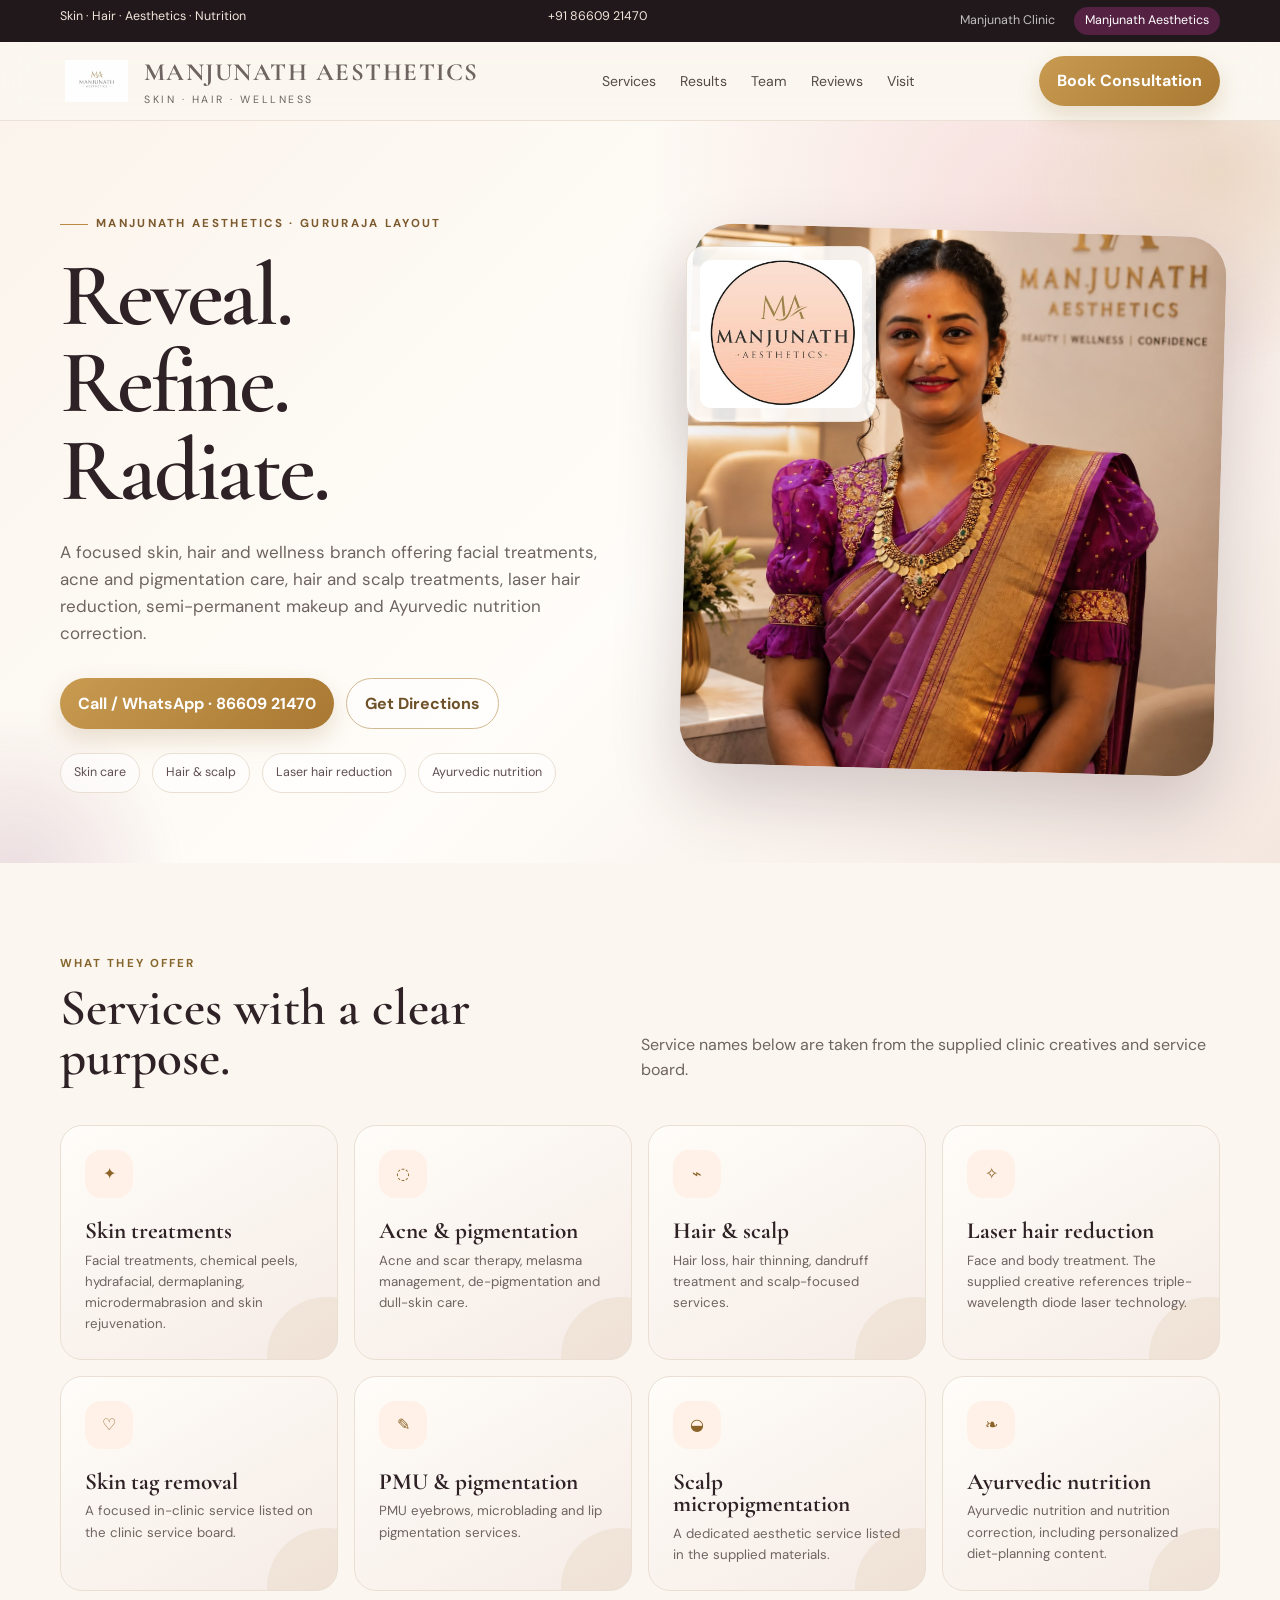
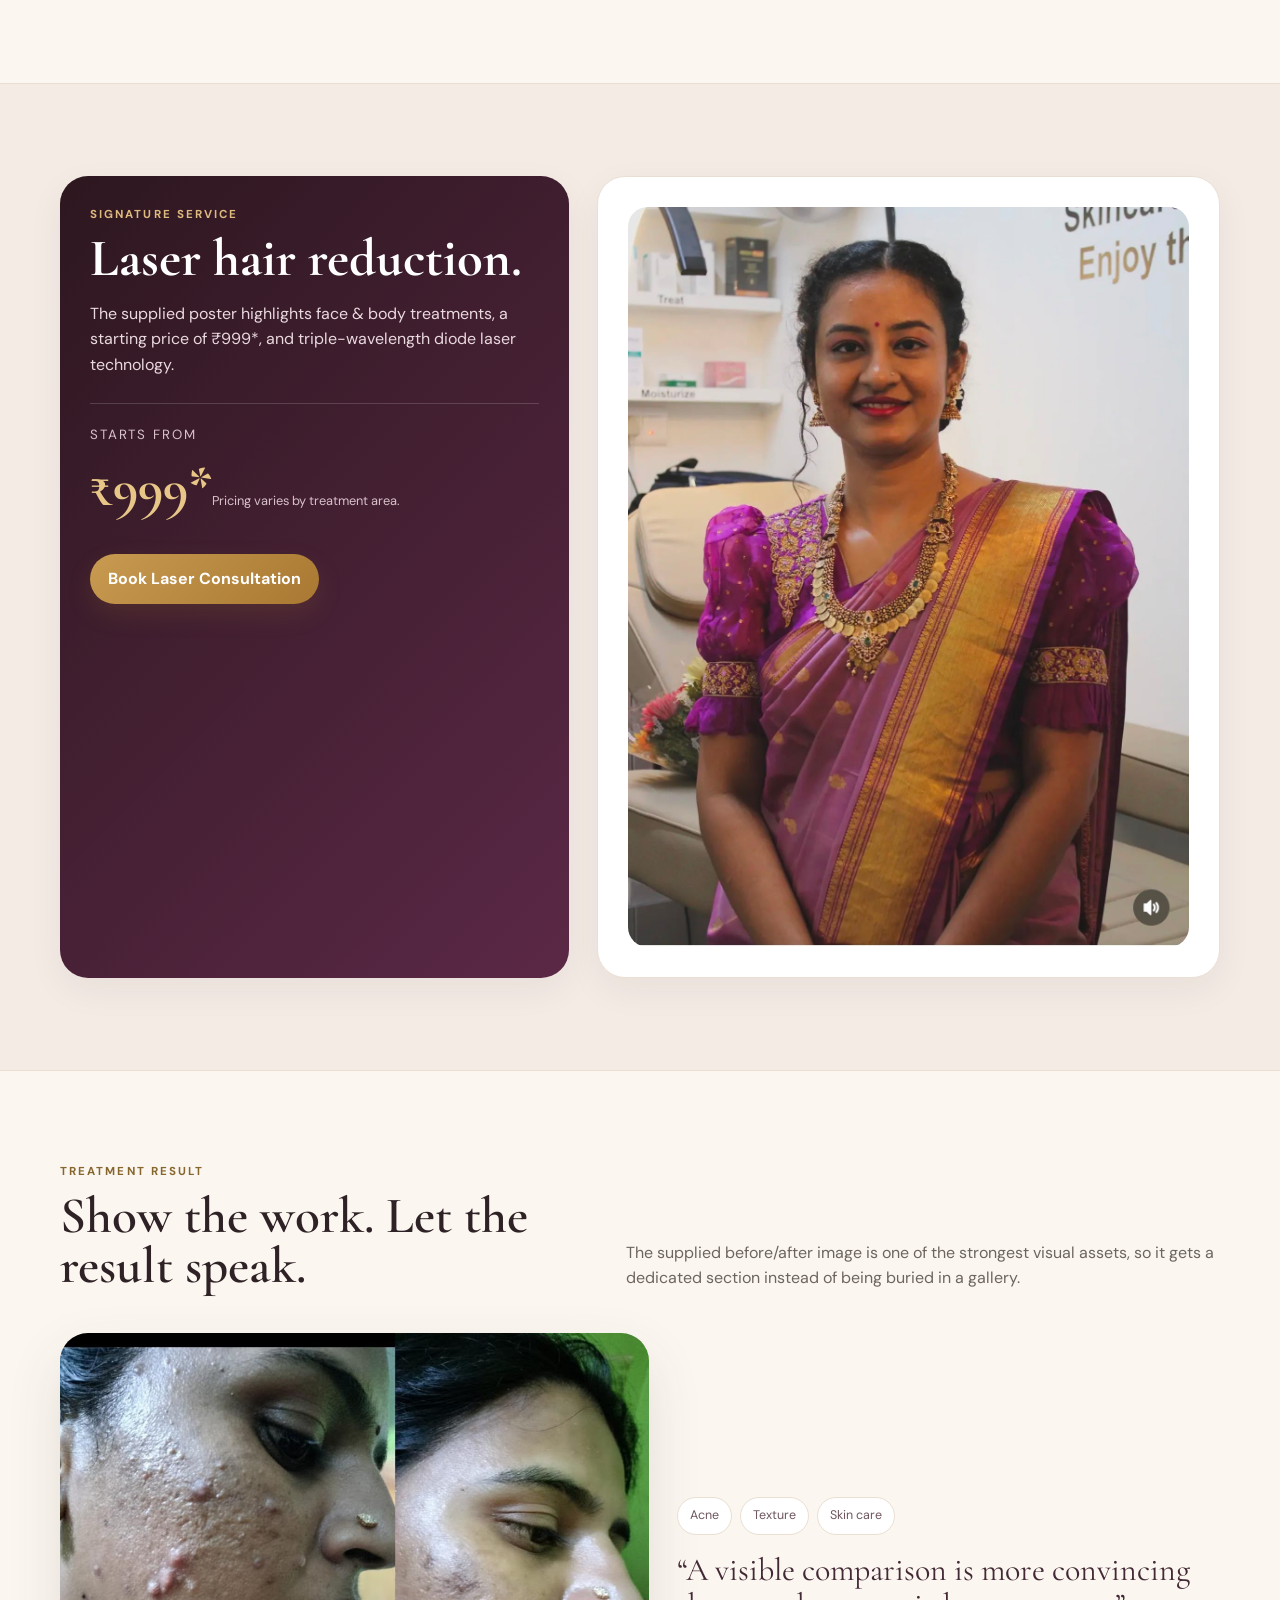
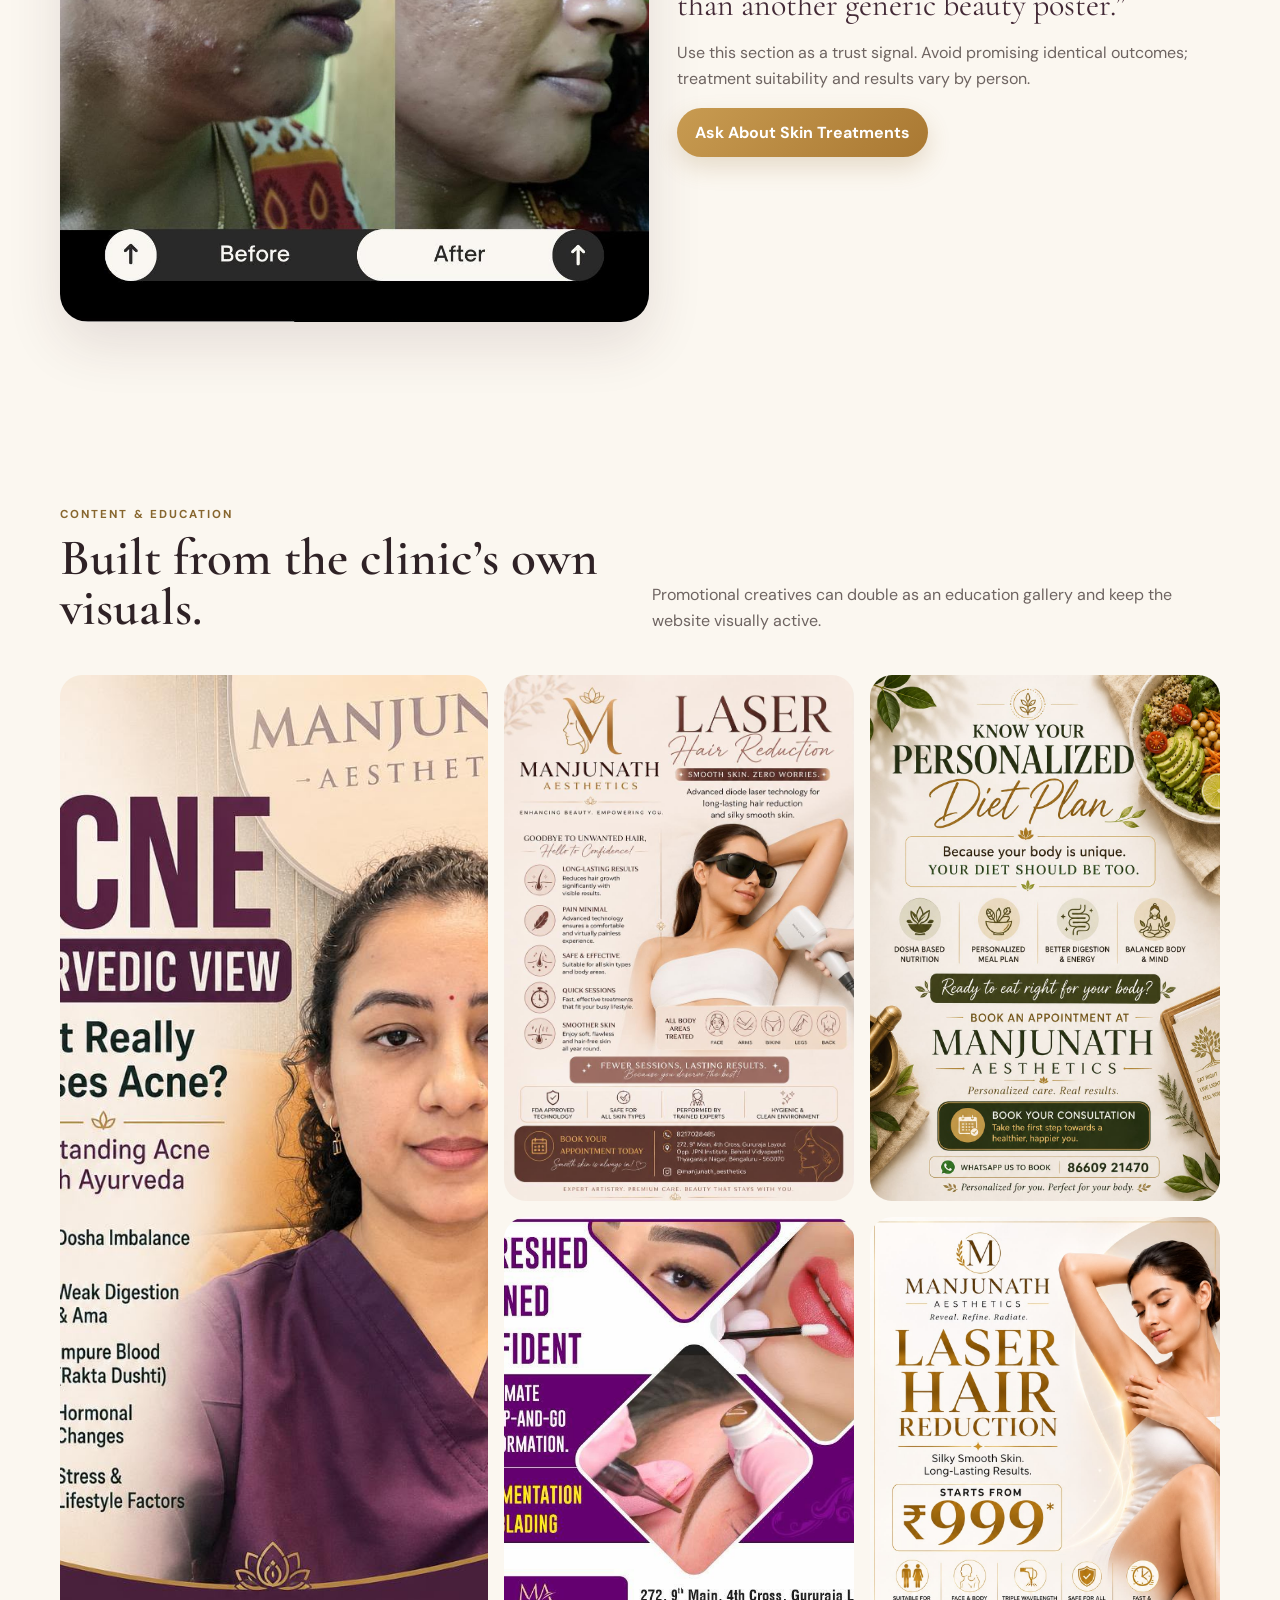
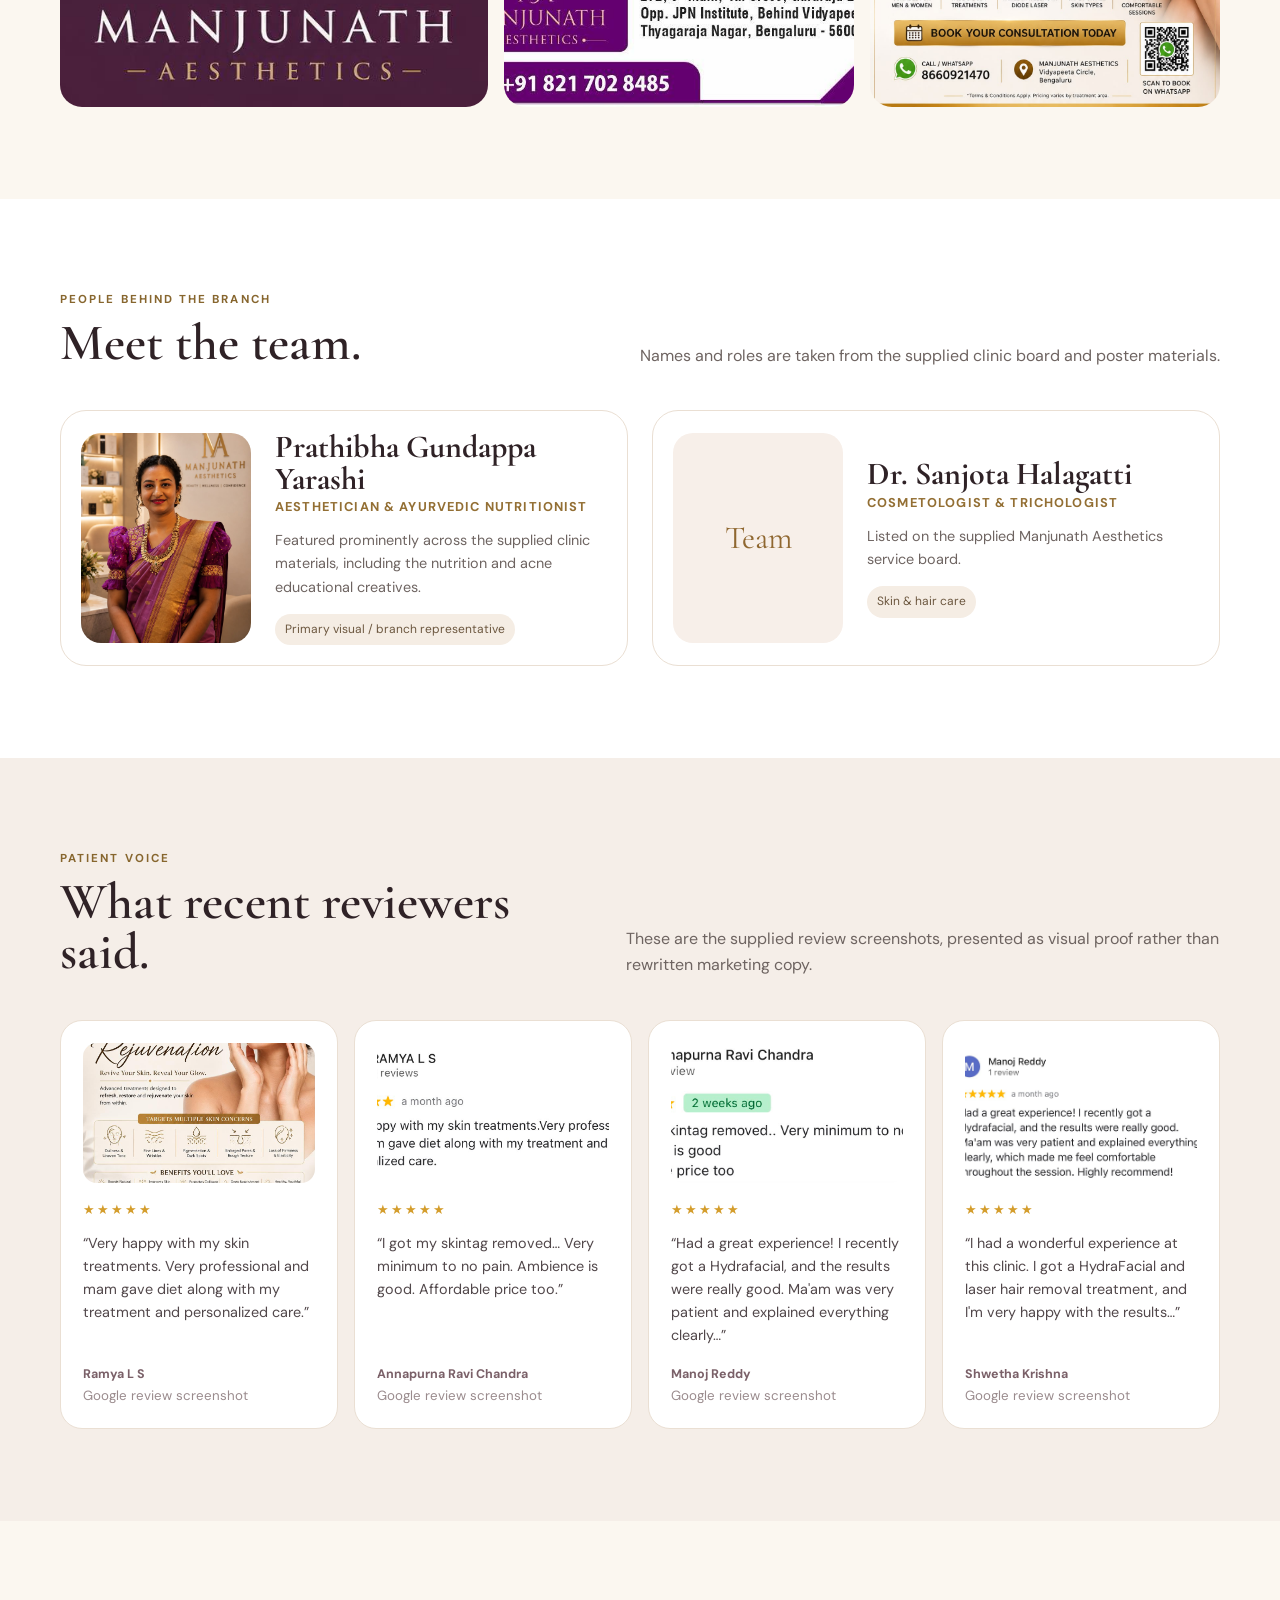
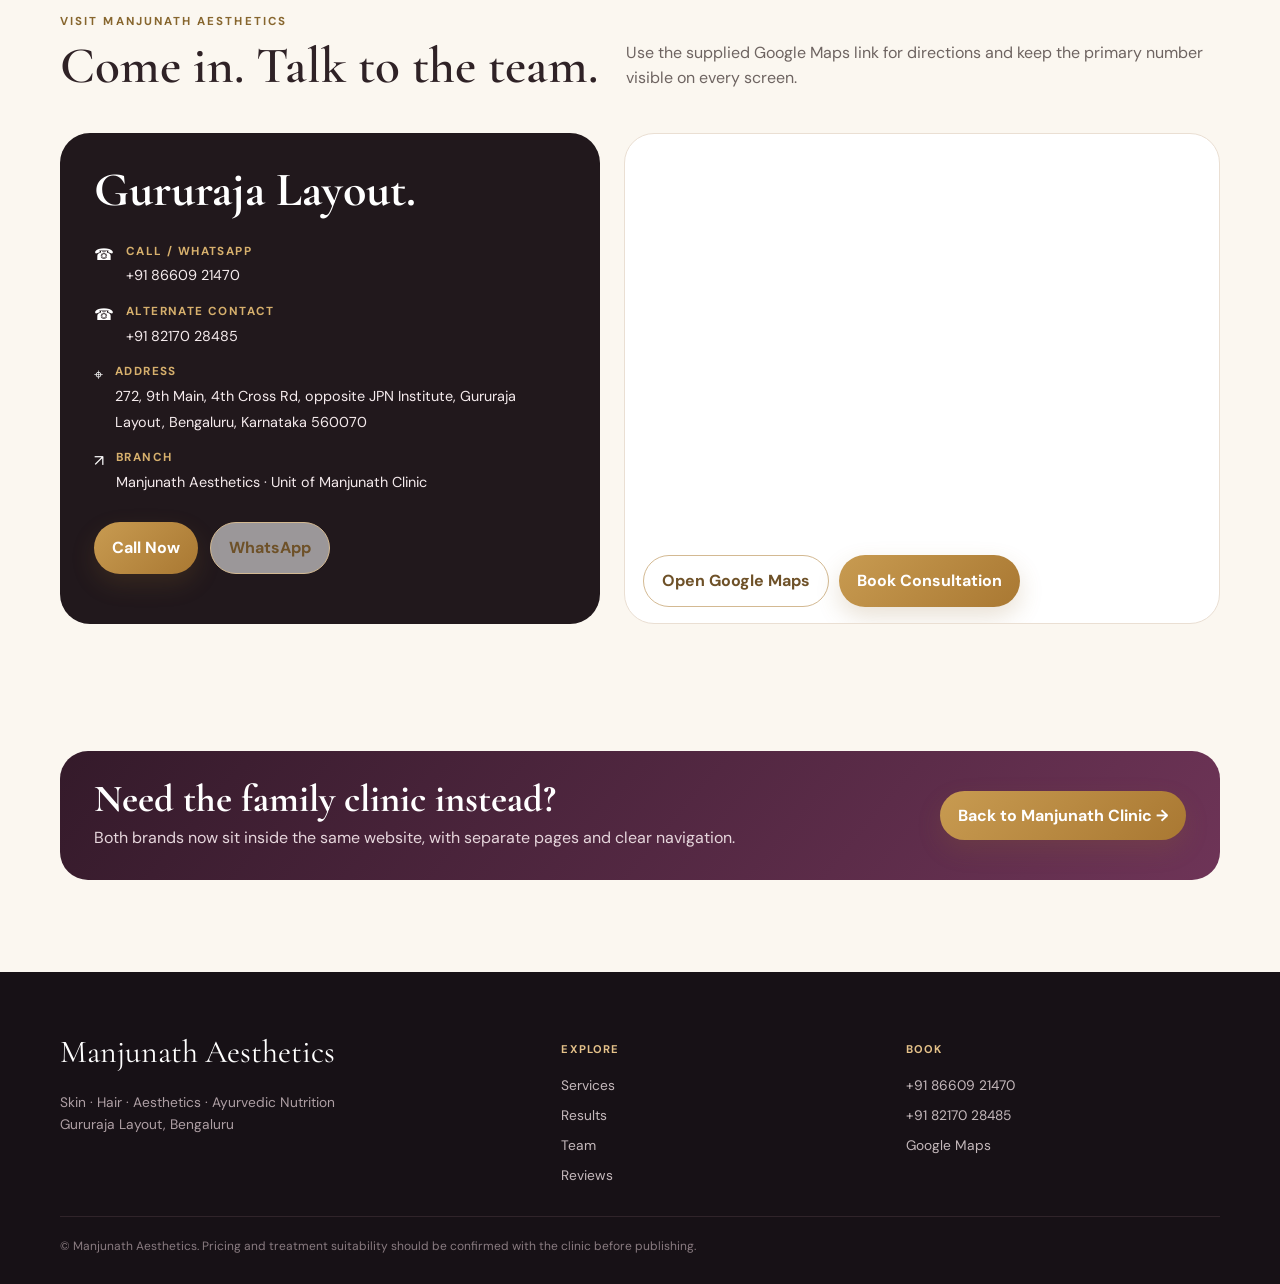
==== aesthetics.html @ 37ae37b7 "Add files via upload" ====
<!doctype html>
<html lang="en">
<head>
  <meta charset="utf-8">
  <meta name="viewport" content="width=device-width, initial-scale=1">
  <title>Manjunath Aesthetics | Skin, Hair & Wellness | Bengaluru</title>
  <meta name="description" content="Manjunath Aesthetics in Gururaja Layout, Bengaluru — skin, hair, laser hair reduction, acne, pigmentation, PMU and Ayurvedic nutrition services.">
  <link rel="stylesheet" href="styles.css">
</head>
<body data-page="aesthetics">
  <div class="utility"><div class="container"><span>Skin · Hair · Aesthetics · Nutrition</span><span class="phone-top">+91 86609 21470</span><nav class="brand-switch"><a data-page-link="clinic" href="index.html">Manjunath Clinic</a><a data-page-link="aesthetics" href="aesthetics.html">Manjunath Aesthetics</a></nav></div></div>
  <header class="nav"><div class="container inner">
    <a class="wordmark" href="aesthetics.html"><img src="images2/aesthetics-logo-wide.jpg" alt="Manjunath Aesthetics logo"><span><strong>Manjunath Aesthetics</strong><span>Skin · Hair · Wellness</span></span></a>
    <nav class="navlinks"><a href="#services">Services</a><a href="#results">Results</a><a href="#team">Team</a><a href="#reviews">Reviews</a><a href="#visit">Visit</a></nav>
    <a class="cta cta-gold" href="tel:+918660921470">Book Consultation</a>
  </div></header>

  <main>
    <section class="hero"><div class="container hero-grid">
      <div class="reveal"><div class="eyebrow">Manjunath Aesthetics · Gururaja Layout</div><h1>Reveal. Refine. Radiate.</h1><p class="lead">A focused skin, hair and wellness branch offering facial treatments, acne and pigmentation care, hair and scalp treatments, laser hair reduction, semi-permanent makeup and Ayurvedic nutrition correction.</p><div class="hero-actions"><a class="cta cta-gold" href="tel:+918660921470">Call / WhatsApp · 86609 21470</a><a class="cta cta-outline" href="https://maps.app.goo.gl/QVd2ho52H1RcroMB9?g_st=ic" target="_blank" rel="noopener">Get Directions</a></div><div class="hero-badges"><span class="hero-badge">Skin care</span><span class="hero-badge">Hair & scalp</span><span class="hero-badge">Laser hair reduction</span><span class="hero-badge">Ayurvedic nutrition</span></div></div>
      <div class="hero-visual reveal"><div class="hero-logo-card"><img src="images2/aesthetics-logo-circle.jpg" alt="Manjunath Aesthetics"></div><div class="hero-photo"><img src="images2/prathibha-portrait.jpg" alt="Prathibha Gundappa Yarashi at Manjunath Aesthetics"></div></div>
    </div></section>

    <section id="services"><div class="container reveal"><div class="section-head"><div><div class="kicker">What they offer</div><h2>Services with a clear purpose.</h2></div><p>Service names below are taken from the supplied clinic creatives and service board.</p></div><div class="service-grid">
      <article class="service-card"><div class="icon">✦</div><h3>Skin treatments</h3><p>Facial treatments, chemical peels, hydrafacial, dermaplaning, microdermabrasion and skin rejuvenation.</p></article>
      <article class="service-card"><div class="icon">◌</div><h3>Acne & pigmentation</h3><p>Acne and scar therapy, melasma management, de-pigmentation and dull-skin care.</p></article>
      <article class="service-card"><div class="icon">⌁</div><h3>Hair & scalp</h3><p>Hair loss, hair thinning, dandruff treatment and scalp-focused services.</p></article>
      <article class="service-card"><div class="icon">✧</div><h3>Laser hair reduction</h3><p>Face and body treatment. The supplied creative references triple-wavelength diode laser technology.</p></article>
      <article class="service-card"><div class="icon">♡</div><h3>Skin tag removal</h3><p>A focused in-clinic service listed on the clinic service board.</p></article>
      <article class="service-card"><div class="icon">✎</div><h3>PMU & pigmentation</h3><p>PMU eyebrows, microblading and lip pigmentation services.</p></article>
      <article class="service-card"><div class="icon">◒</div><h3>Scalp micropigmentation</h3><p>A dedicated aesthetic service listed in the supplied materials.</p></article>
      <article class="service-card"><div class="icon">❧</div><h3>Ayurvedic nutrition</h3><p>Ayurvedic nutrition and nutrition correction, including personalized diet-planning content.</p></article>
    </div></div></section>

    <section style="background:#f4ebe5;border-block:1px solid var(--line)"><div class="container reveal"><div class="split"><div class="panel dark"><div class="kicker" style="color:#dfba7f">Signature service</div><h2 style="font-size:3.3rem">Laser hair reduction.</h2><p style="margin-top:16px">The supplied poster highlights face & body treatments, a starting price of ₹999*, and triple-wavelength diode laser technology.</p><div class="mini-price"><small>Starts from</small><strong>₹999*</strong><span>Pricing varies by treatment area.</span></div><div style="margin-top:22px"><a class="cta cta-gold" href="tel:+918660921470">Book Laser Consultation</a></div></div><div class="panel"><img src="images2/laser-hair-999.jpg" alt="Laser hair reduction promotional poster" style="height:100%;width:100%;object-fit:cover;border-radius:20px"></div></div></div></section>

    <section id="results"><div class="container reveal"><div class="section-head"><div><div class="kicker">Treatment result</div><h2>Show the work. Let the result speak.</h2></div><p>The supplied before/after image is one of the strongest visual assets, so it gets a dedicated section instead of being buried in a gallery.</p></div><div class="before-after"><div class="ba-img"><img src="images2/acne-before-after.jpg" alt="Before and after acne treatment comparison"></div><div class="ba-copy"><div class="tag-row"><span class="tag">Acne</span><span class="tag">Texture</span><span class="tag">Skin care</span></div><div class="quote">“A visible comparison is more convincing than another generic beauty poster.”</div><p class="section-note">Use this section as a trust signal. Avoid promising identical outcomes; treatment suitability and results vary by person.</p><a class="cta cta-gold" href="tel:+918660921470">Ask About Skin Treatments</a></div></div></div></section>

    <section><div class="container reveal"><div class="section-head"><div><div class="kicker">Content & education</div><h2>Built from the clinic’s own visuals.</h2></div><p>Promotional creatives can double as an education gallery and keep the website visually active.</p></div><div class="gallery"><div class="gallery-item tall"><img src="images2/skin-rejuvenation.jpg" alt="Skin rejuvenation promotional creative"></div><div class="gallery-item"><img src="images2/acne-ayurveda.jpg" alt="Acne Ayurveda educational creative"></div><div class="gallery-item"><img src="images2/diet-plan.jpg" alt="Personalized diet plan creative"></div><div class="gallery-item"><img src="images2/laser-hair.jpg" alt="Laser hair reduction creative"></div><div class="gallery-item"><img src="images2/lip-brow.jpg" alt="Lip pigmentation and microblading creative"></div></div></div></section>

    <section id="team" style="background:#fff"><div class="container reveal"><div class="section-head"><div><div class="kicker">People behind the branch</div><h2>Meet the team.</h2></div><p>Names and roles are taken from the supplied clinic board and poster materials.</p></div><div class="team-grid"><article class="person"><img src="images2/prathibha-portrait.jpg" alt="Prathibha Gundappa Yarashi"><div><h3>Prathibha Gundappa Yarashi</h3><div class="role">Aesthetician & Ayurvedic Nutritionist</div><p>Featured prominently across the supplied clinic materials, including the nutrition and acne educational creatives.</p><span class="note">Primary visual / branch representative</span></div></article><article class="person"><div style="display:grid;place-items:center;background:#f7efe9;border-radius:20px;min-height:210px;font-family:'Cormorant Garamond',serif;font-size:2rem;color:#8f6730">Team</div><div><h3>Dr. Sanjota Halagatti</h3><div class="role">Cosmetologist & Trichologist</div><p>Listed on the supplied Manjunath Aesthetics service board.</p><span class="note">Skin & hair care</span></div></article></div></div></section>

    <section id="reviews" style="background:#f5eee8"><div class="container reveal"><div class="section-head"><div><div class="kicker">Patient voice</div><h2>What recent reviewers said.</h2></div><p>These are the supplied review screenshots, presented as visual proof rather than rewritten marketing copy.</p></div><div class="testimonials"><article class="review"><img src="images2/review-ramya.jpg" alt="Review from Ramya L S"><div class="stars">★★★★★</div><p>“Very happy with my skin treatments. Very professional and mam gave diet along with my treatment and personalized care.”</p><strong>Ramya L S</strong><small>Google review screenshot</small></article><article class="review"><img src="images2/review-annapurna.jpg" alt="Review from Annapurna Ravi Chandra"><div class="stars">★★★★★</div><p>“I got my skintag removed… Very minimum to no pain. Ambience is good. Affordable price too.”</p><strong>Annapurna Ravi Chandra</strong><small>Google review screenshot</small></article><article class="review"><img src="images2/review-manoj.jpg" alt="Review from Manoj Reddy"><div class="stars">★★★★★</div><p>“Had a great experience! I recently got a Hydrafacial, and the results were really good. Ma'am was very patient and explained everything clearly…”</p><strong>Manoj Reddy</strong><small>Google review screenshot</small></article><article class="review"><img src="images2/review-shwetha.jpg" alt="Review from Shwetha Krishna"><div class="stars">★★★★★</div><p>“I had a wonderful experience at this clinic. I got a HydraFacial and laser hair removal treatment, and I'm very happy with the results…”</p><strong>Shwetha Krishna</strong><small>Google review screenshot</small></article></div></div></section>

    <section id="visit"><div class="container reveal"><div class="section-head"><div><div class="kicker">Visit Manjunath Aesthetics</div><h2>Come in. Talk to the team.</h2></div><p>Use the supplied Google Maps link for directions and keep the primary number visible on every screen.</p></div><div class="contact-wrap"><div class="contact-card"><h2>Gururaja Layout.</h2><div class="contact-list"><div class="contact-line"><div>☎</div><div><b>Call / WhatsApp</b><span>+91 86609 21470</span></div></div><div class="contact-line"><div>☎</div><div><b>Alternate contact</b><span>+91 82170 28485</span></div></div><div class="contact-line"><div>⌖</div><div><b>Address</b><span>272, 9th Main, 4th Cross Rd, opposite JPN Institute, Gururaja Layout, Bengaluru, Karnataka 560070</span></div></div><div class="contact-line"><div>↗</div><div><b>Branch</b><span>Manjunath Aesthetics · Unit of Manjunath Clinic</span></div></div></div><div class="hero-actions"><a class="cta cta-gold" href="tel:+918660921470">Call Now</a><a class="cta cta-outline" href="https://wa.me/918660921470" target="_blank" rel="noopener">WhatsApp</a></div></div><div class="map-card"><iframe loading="lazy" src="https://maps.google.com/maps?q=Manjunath%20Aesthetics%20272%209th%20Main%204th%20Cross%20Gururaja%20Layout%20Bengaluru&t=&z=16&ie=UTF8&iwloc=&output=embed" title="Manjunath Aesthetics map"></iframe><div class="map-actions"><a class="cta cta-outline" href="https://maps.app.goo.gl/QVd2ho52H1RcroMB9?g_st=ic" target="_blank" rel="noopener">Open Google Maps</a><a class="cta cta-gold" href="tel:+918660921470">Book Consultation</a></div></div></div></div></section>

    <section style="padding-top:35px"><div class="container reveal"><div class="switch-banner"><div><h3>Need the family clinic instead?</h3><p>Both brands now sit inside the same website, with separate pages and clear navigation.</p></div><a class="cta cta-gold" href="index.html">Back to Manjunath Clinic →</a></div></div></section>
  </main>

  <footer><div class="container foot-grid"><div><div class="foot-brand">Manjunath Aesthetics</div><p>Skin · Hair · Aesthetics · Ayurvedic Nutrition<br>Gururaja Layout, Bengaluru</p></div><div><h4>Explore</h4><div class="foot-links"><a href="#services">Services</a><a href="#results">Results</a><a href="#team">Team</a><a href="#reviews">Reviews</a></div></div><div><h4>Book</h4><div class="foot-links"><a href="tel:+918660921470">+91 86609 21470</a><a href="tel:+918217028485">+91 82170 28485</a><a href="https://maps.app.goo.gl/QVd2ho52H1RcroMB9?g_st=ic" target="_blank" rel="noopener">Google Maps</a></div></div></div><div class="container copyright">© Manjunath Aesthetics. Pricing and treatment suitability should be confirmed with the clinic before publishing.</div></footer>
  <div class="sticky-book"><a href="tel:+918660921470">☎ Call / WhatsApp · 86609 21470</a></div>
  <script src="script.js"></script>
</body>
</html>
---- styles.css ----
@import url('https://fonts.googleapis.com/css2?family=Cormorant+Garamond:wght@500;600;700&family=DM+Sans:wght@400;500;600;700&display=swap');

:root{
  --cream:#fbf7f0; --paper:#fffdf9; --ink:#241d1e; --muted:#6e6461;
  --plum:#542142; --plum-2:#7b315f; --rose:#e5c2c2; --gold:#b98b45;
  --gold-light:#d6b375; --sage:#66715d; --line:#eadfd3; --white:#fff;
  --shadow:0 22px 55px rgba(67,35,45,.12); --radius:24px;
}
*{box-sizing:border-box} html{scroll-behavior:smooth} body{margin:0;background:var(--cream);color:var(--ink);font-family:'DM Sans',sans-serif;line-height:1.6} img{max-width:100%;display:block} a{text-decoration:none;color:inherit} button{font:inherit}.container{width:min(1160px,calc(100% - 40px));margin:auto}

/* ---------- shared motion ---------- */
.reveal{opacity:0;transform:translateY(28px);transition:opacity .75s ease,transform .75s ease}.reveal.visible{opacity:1;transform:none}
@keyframes float{0%,100%{transform:translate3d(0,0,0)}50%{transform:translate3d(0,-14px,0)}}
@keyframes shimmer{0%{transform:translateX(-110%)}100%{transform:translateX(110%)}}
@keyframes pulse{0%,100%{box-shadow:0 0 0 0 rgba(185,139,69,.28)}50%{box-shadow:0 0 0 12px rgba(185,139,69,0)}}

/* ---------- top navigation ---------- */
.utility{background:#21181c;color:#f2e6db;font-size:.78rem}.utility .container{display:flex;justify-content:space-between;gap:16px;padding:7px 0}.utility a{color:#fff}.brand-switch{display:flex;gap:8px;align-items:center}.brand-switch a{padding:4px 11px;border-radius:999px;opacity:.72}.brand-switch a.active{background:var(--plum);opacity:1}
.nav{position:sticky;top:0;z-index:50;background:rgba(251,247,240,.88);backdrop-filter:blur(16px);border-bottom:1px solid rgba(234,223,211,.9)}.nav .inner{height:78px;display:flex;align-items:center;justify-content:space-between;gap:20px}.wordmark{display:flex;align-items:center;gap:12px}.wordmark img{width:72px;height:42px;object-fit:contain}.wordmark strong{font-family:'Cormorant Garamond',serif;font-size:1.55rem;letter-spacing:.06em;display:block}.wordmark span{font-size:.66rem;letter-spacing:.24em;text-transform:uppercase;color:var(--muted)}.navlinks{display:flex;align-items:center;gap:24px;font-size:.88rem;color:#554949}.navlinks a{position:relative}.navlinks a:after{content:"";position:absolute;left:0;bottom:-8px;width:100%;height:2px;background:var(--gold);transform:scaleX(0);transform-origin:left;transition:.25s}.navlinks a:hover:after{transform:scaleX(1)}
.cta{display:inline-flex;align-items:center;justify-content:center;gap:9px;padding:12px 18px;border-radius:999px;font-weight:700;transition:.22s;cursor:pointer}.cta-gold{background:linear-gradient(135deg,#c89b51,#a97832);color:#fff;box-shadow:0 10px 24px rgba(146,103,47,.2)}.cta-gold:hover{transform:translateY(-2px);box-shadow:0 14px 30px rgba(146,103,47,.28)}.cta-outline{border:1px solid #d3b992;color:#6e5128;background:rgba(255,255,255,.55)}.cta-outline:hover{background:#fff;transform:translateY(-2px)}

/* ---------- hero ---------- */
.hero{position:relative;overflow:hidden;padding:86px 0 70px;background:radial-gradient(circle at 80% 12%,#f6dfdc 0,transparent 31%),linear-gradient(135deg,#fbf4ec 0%,#fffdf9 55%,#f4e7e0 100%)}.hero:before,.hero:after{content:"";position:absolute;border-radius:50%;filter:blur(5px);pointer-events:none}.hero:before{width:420px;height:420px;right:-150px;top:-160px;background:radial-gradient(circle,rgba(185,139,69,.22),transparent 68%);animation:float 9s ease-in-out infinite}.hero:after{width:350px;height:350px;left:-160px;bottom:-190px;background:radial-gradient(circle,rgba(123,49,95,.14),transparent 68%)}.hero-grid{display:grid;grid-template-columns:1.02fr .98fr;gap:70px;align-items:center;position:relative;z-index:2}.eyebrow{display:inline-flex;align-items:center;gap:8px;font-size:.72rem;letter-spacing:.2em;text-transform:uppercase;color:#7c5a2e;font-weight:700;margin-bottom:18px}.eyebrow:before{content:"";width:28px;height:1px;background:var(--gold)}h1,h2,h3{font-family:'Cormorant Garamond',serif;line-height:.98;margin:0;color:#2f2226}h1{font-size:clamp(3.7rem,7vw,6.8rem);font-weight:600;letter-spacing:-.035em;max-width:8.5ch}.hero .lead{font-size:1.06rem;color:var(--muted);max-width:60ch;margin:24px 0 30px}.hero-actions{display:flex;gap:12px;flex-wrap:wrap}.hero-badges{display:flex;gap:12px;flex-wrap:wrap;margin-top:24px}.hero-badge{background:rgba(255,255,255,.66);border:1px solid var(--line);padding:9px 13px;border-radius:999px;font-size:.78rem;color:#5f4e52}
.hero-visual{position:relative;min-height:540px}.hero-logo-card{position:absolute;top:16px;left:0;width:190px;z-index:3;background:rgba(255,255,255,.88);border:1px solid var(--line);padding:13px;border-radius:18px;box-shadow:var(--shadow);animation:float 6s ease-in-out infinite}.hero-logo-card img{border-radius:11px}.hero-photo{height:540px;border-radius:40px;overflow:hidden;box-shadow:0 32px 70px rgba(62,34,45,.2);transform:rotate(1.6deg);background:#eadbd8}.hero-photo img{width:100%;height:100%;object-fit:cover}.floating-stat{position:absolute;right:-24px;bottom:36px;z-index:3;background:#21181c;color:#fff;padding:18px 20px;border-radius:20px;min-width:180px;box-shadow:var(--shadow)}.floating-stat strong{display:block;font-family:'Cormorant Garamond',serif;font-size:2rem;color:#f2cf9b}.floating-stat span{font-size:.74rem;color:#d6c3c4}

section{padding:92px 0}.section-head{display:flex;justify-content:space-between;align-items:end;gap:24px;margin-bottom:42px}.kicker{font-size:.72rem;text-transform:uppercase;letter-spacing:.18em;color:#87662e;font-weight:700;margin-bottom:9px}.section-head h2{font-size:clamp(2.5rem,4vw,4.2rem);font-weight:600}.section-head p{color:var(--muted);max-width:54ch;margin:0}.section-note{color:var(--muted);max-width:62ch}

/* ---------- aesthetics service cards ---------- */
.service-grid{display:grid;grid-template-columns:repeat(4,1fr);gap:16px}.service-card{position:relative;overflow:hidden;min-height:190px;padding:24px;background:linear-gradient(150deg,#fffdf9 0%,#f5ebe6 100%);border:1px solid var(--line);border-radius:22px;transition:.25s}.service-card:hover{transform:translateY(-7px);box-shadow:var(--shadow);border-color:#d8bf9b}.service-card .icon{width:48px;height:48px;border-radius:16px;display:grid;place-items:center;background:#fff1e7;color:#8b6329;margin-bottom:22px}.service-card h3{font-size:1.45rem;margin-bottom:7px}.service-card p{font-size:.83rem;color:var(--muted);margin:0}.service-card:after{content:"";position:absolute;width:120px;height:120px;border-radius:50%;right:-50px;bottom:-58px;background:rgba(185,139,69,.1)}

/* ---------- feature band ---------- */
.split{display:grid;grid-template-columns:.9fr 1.1fr;gap:28px;align-items:stretch}.panel{background:#fff;border:1px solid var(--line);border-radius:28px;padding:30px;box-shadow:0 12px 36px rgba(67,35,45,.06)}.panel.dark{background:linear-gradient(135deg,#2d171f,#5b2846);color:#fff;border:0}.panel.dark h2,.panel.dark h3{color:#fff}.panel.dark p{color:#ead9de}.panel h3{font-size:1.8rem;margin-bottom:12px}.panel p{color:var(--muted)}.checklist{display:grid;gap:11px;margin-top:18px}.check{display:flex;gap:11px;align-items:flex-start;font-size:.92rem}.check i{width:20px;height:20px;border-radius:50%;background:#efe3d2;color:#7a5a2f;display:grid;place-items:center;flex:0 0 auto;font-style:normal;font-size:.74rem}.mini-price{margin-top:25px;padding-top:20px;border-top:1px solid rgba(255,255,255,.16)}.mini-price small{display:block;color:#d8c2ca;text-transform:uppercase;letter-spacing:.14em}.mini-price strong{font-family:'Cormorant Garamond',serif;font-size:3.4rem;color:#e7c687}.mini-price span{font-size:.8rem;color:#d8c2ca}

/* ---------- before/after + gallery ---------- */
.before-after{display:grid;grid-template-columns:1.04fr .96fr;gap:28px;align-items:center}.ba-img{border-radius:28px;overflow:hidden;background:#eee;box-shadow:var(--shadow)}.ba-img img{width:100%;height:100%;object-fit:cover}.ba-copy .quote{font-family:'Cormorant Garamond',serif;font-size:2rem;line-height:1.08;color:#432936;margin:18px 0}.tag-row{display:flex;flex-wrap:wrap;gap:8px}.tag{padding:8px 12px;border-radius:999px;background:#fff;border:1px solid var(--line);font-size:.78rem;color:#6d575d}
.gallery{display:grid;grid-template-columns:1.1fr .9fr .9fr;gap:16px}.gallery-item{position:relative;overflow:hidden;border-radius:22px;min-height:250px;background:#eee}.gallery-item.tall{grid-row:span 2;min-height:516px}.gallery-item img{width:100%;height:100%;object-fit:cover;transition:.5s}.gallery-item:hover img{transform:scale(1.06)}.gallery-item:after{content:"";position:absolute;inset:0;background:linear-gradient(180deg,transparent 55%,rgba(20,12,16,.45));opacity:.0;transition:.25s}.gallery-item:hover:after{opacity:1}

/* ---------- team ---------- */
.team-grid{display:grid;grid-template-columns:1fr 1fr;gap:24px}.person{display:grid;grid-template-columns:170px 1fr;gap:24px;align-items:center;padding:20px;background:#fff;border:1px solid var(--line);border-radius:26px}.person img{width:170px;height:210px;border-radius:20px;object-fit:cover}.person h3{font-size:2rem;margin-bottom:3px}.person .role{color:#936f34;font-size:.8rem;font-weight:700;text-transform:uppercase;letter-spacing:.09em;margin-bottom:12px}.person p{margin:0;color:var(--muted);font-size:.9rem}.person .note{display:inline-block;margin-top:15px;padding:6px 10px;border-radius:999px;background:#f5ede4;color:#6c573f;font-size:.75rem}

/* ---------- testimonials ---------- */
.testimonials{display:grid;grid-template-columns:repeat(4,1fr);gap:16px}.review{background:#fff;border:1px solid var(--line);border-radius:22px;padding:22px;display:flex;flex-direction:column;min-height:320px}.review img{width:100%;aspect-ratio:1.65/1;object-fit:cover;border-radius:14px;margin-bottom:17px}.stars{color:#d49d2c;letter-spacing:2px;font-size:.8rem}.review p{font-size:.9rem;color:#51474a;margin:11px 0 18px}.review strong{font-size:.78rem;color:#7a6068;margin-top:auto}.review small{color:#9a8b8d}

/* ---------- contact / location ---------- */
.contact-wrap{display:grid;grid-template-columns:.95fr 1.05fr;gap:24px}.contact-card{background:#21181c;color:#fff;border-radius:30px;padding:34px}.contact-card h2{color:#fff;font-size:3rem}.contact-card p{color:#d8c9cd}.contact-list{display:grid;gap:14px;margin:28px 0}.contact-line{display:flex;gap:12px;align-items:flex-start}.contact-line b{display:block;font-size:.73rem;text-transform:uppercase;letter-spacing:.12em;color:#d7b06d;margin-bottom:2px}.contact-line span{color:#f5ebed;font-size:.9rem}.map-card{background:#fff;border:1px solid var(--line);border-radius:30px;padding:12px;overflow:hidden}.map-card iframe{width:100%;height:390px;border:0;border-radius:22px}.map-actions{display:flex;gap:10px;padding:12px 6px 4px;flex-wrap:wrap}

/* ---------- clinic page ---------- */
.clinic-hero{background:linear-gradient(120deg,#e9f0ec 0%,#fffdf9 54%,#eef5ee 100%)}.clinic-hero h1{color:#164a44;max-width:9ch}.clinic-hero .hero-photo{transform:none}.clinic-hero .hero-logo-card{width:170px}.clinic-cards{display:grid;grid-template-columns:repeat(3,1fr);gap:18px}.clinic-card{background:#fff;border:1px solid #dfe8e3;border-radius:22px;padding:23px}.clinic-card b{display:block;text-transform:uppercase;letter-spacing:.1em;font-size:.69rem;color:#1f6b62;margin-bottom:8px}.clinic-card span{color:#52615d;font-size:.88rem}.clinic-service-grid{display:grid;grid-template-columns:repeat(4,1fr);gap:14px}.clinic-service{background:#edf5f1;border-radius:17px;padding:18px;font-weight:600;color:#164a44;border:1px solid #dce8e1}.switch-banner{background:linear-gradient(130deg,#341a2a,#6e3457);color:#fff;border-radius:28px;padding:30px 34px;display:flex;justify-content:space-between;align-items:center;gap:22px}.switch-banner h3{color:#fff;font-size:2.4rem}.switch-banner p{color:#e6d6dc;margin:6px 0 0;max-width:64ch}

footer{background:#171116;color:#ddd0d4;padding:54px 0 28px}.foot-grid{display:grid;grid-template-columns:1.2fr .8fr .8fr;gap:30px}.foot-brand{font-family:'Cormorant Garamond',serif;font-size:2rem;color:#fff}.foot-grid p{color:#ae9fa4;font-size:.86rem}.foot-grid h4{color:#e5c28a;text-transform:uppercase;letter-spacing:.1em;font-size:.7rem}.foot-links{display:grid;gap:8px;font-size:.86rem;color:#c5b9bc}.copyright{border-top:1px solid #30242a;margin-top:30px;padding-top:20px;color:#897b80;font-size:.75rem}
.sticky-book{display:none;position:fixed;left:14px;right:14px;bottom:14px;z-index:80}.sticky-book a{display:flex;justify-content:center;align-items:center;gap:9px;background:#21181c;color:#fff;border:1px solid rgba(255,255,255,.08);padding:14px;border-radius:15px;box-shadow:0 18px 40px rgba(0,0,0,.22);animation:pulse 2.8s ease-in-out infinite;font-weight:700}

@media (max-width: 980px){.navlinks{display:none}.hero-grid,.split,.before-after,.contact-wrap{grid-template-columns:1fr}.hero{padding-top:58px}.hero-visual{min-height:460px}.hero-photo{height:460px}.service-grid{grid-template-columns:repeat(2,1fr)}.testimonials{grid-template-columns:repeat(2,1fr)}.clinic-service-grid{grid-template-columns:repeat(2,1fr)}.clinic-cards{grid-template-columns:1fr 1fr}.team-grid{grid-template-columns:1fr}.gallery{grid-template-columns:1fr 1fr}.gallery-item.tall{grid-row:auto;min-height:360px}}
@media (max-width: 640px){
  .container{width:min(100% - 24px,1160px)}

  /* Compact mobile brand switcher: prevents the long clinic label and brand names from colliding. */
  .utility .container{padding:0;display:block}
  .utility .container > span:first-child,.utility .phone-top{display:none}
  .brand-switch{display:flex;width:100%;gap:4px;justify-content:stretch;padding:4px 8px}
  .brand-switch a{flex:1;text-align:center;padding:10px 8px;font-size:.82rem;line-height:1.15}

  /* Keep the sticky header compact and prevent the CTA from becoming a full-width block. */
  .nav .inner{height:68px;gap:10px}
  .wordmark{min-width:0;flex:1;gap:8px}
  .wordmark img{width:56px;height:36px;flex:0 0 auto}
  .wordmark strong{font-size:1.18rem;white-space:nowrap;letter-spacing:.035em}
  .wordmark span{font-size:.53rem;letter-spacing:.16em;white-space:nowrap}
  .nav .cta{width:auto;flex:0 0 auto;padding:10px 14px;font-size:.82rem;white-space:nowrap}

  .hero{padding:54px 0 48px}
  .hero-grid{gap:38px}
  .hero-visual{min-height:400px}
  .hero-photo{height:400px;border-radius:26px}
  .hero-logo-card{width:130px;top:8px}
  .floating-stat{right:-4px;bottom:18px;min-width:145px;padding:14px}
  .floating-stat strong{font-size:1.6rem}
  h1{font-size:clamp(3.2rem,18vw,5rem)}
  section{padding:68px 0}
  .section-head{display:block;margin-bottom:28px}
  .section-head h2{margin-bottom:10px}
  .service-grid,.testimonials,.clinic-cards,.clinic-service-grid{grid-template-columns:1fr}
  .gallery{grid-template-columns:1fr}
  .gallery-item,.gallery-item.tall{min-height:320px}
  .person{grid-template-columns:100px 1fr;gap:16px}
  .person img{width:100px;height:132px}
  .person h3{font-size:1.6rem}
  .switch-banner{align-items:flex-start;flex-direction:column}
  .switch-banner h3{font-size:2rem}
  .sticky-book{display:block}
  .contact-card{padding:26px}
  .contact-card h2{font-size:2.5rem}
  .map-card iframe{height:300px}
  .foot-grid{grid-template-columns:1fr}
  .cta{max-width:100%}
}
@media (prefers-reduced-motion:reduce){*,*:before,*:after{animation:none!important;transition:none!important;scroll-behavior:auto!important}}
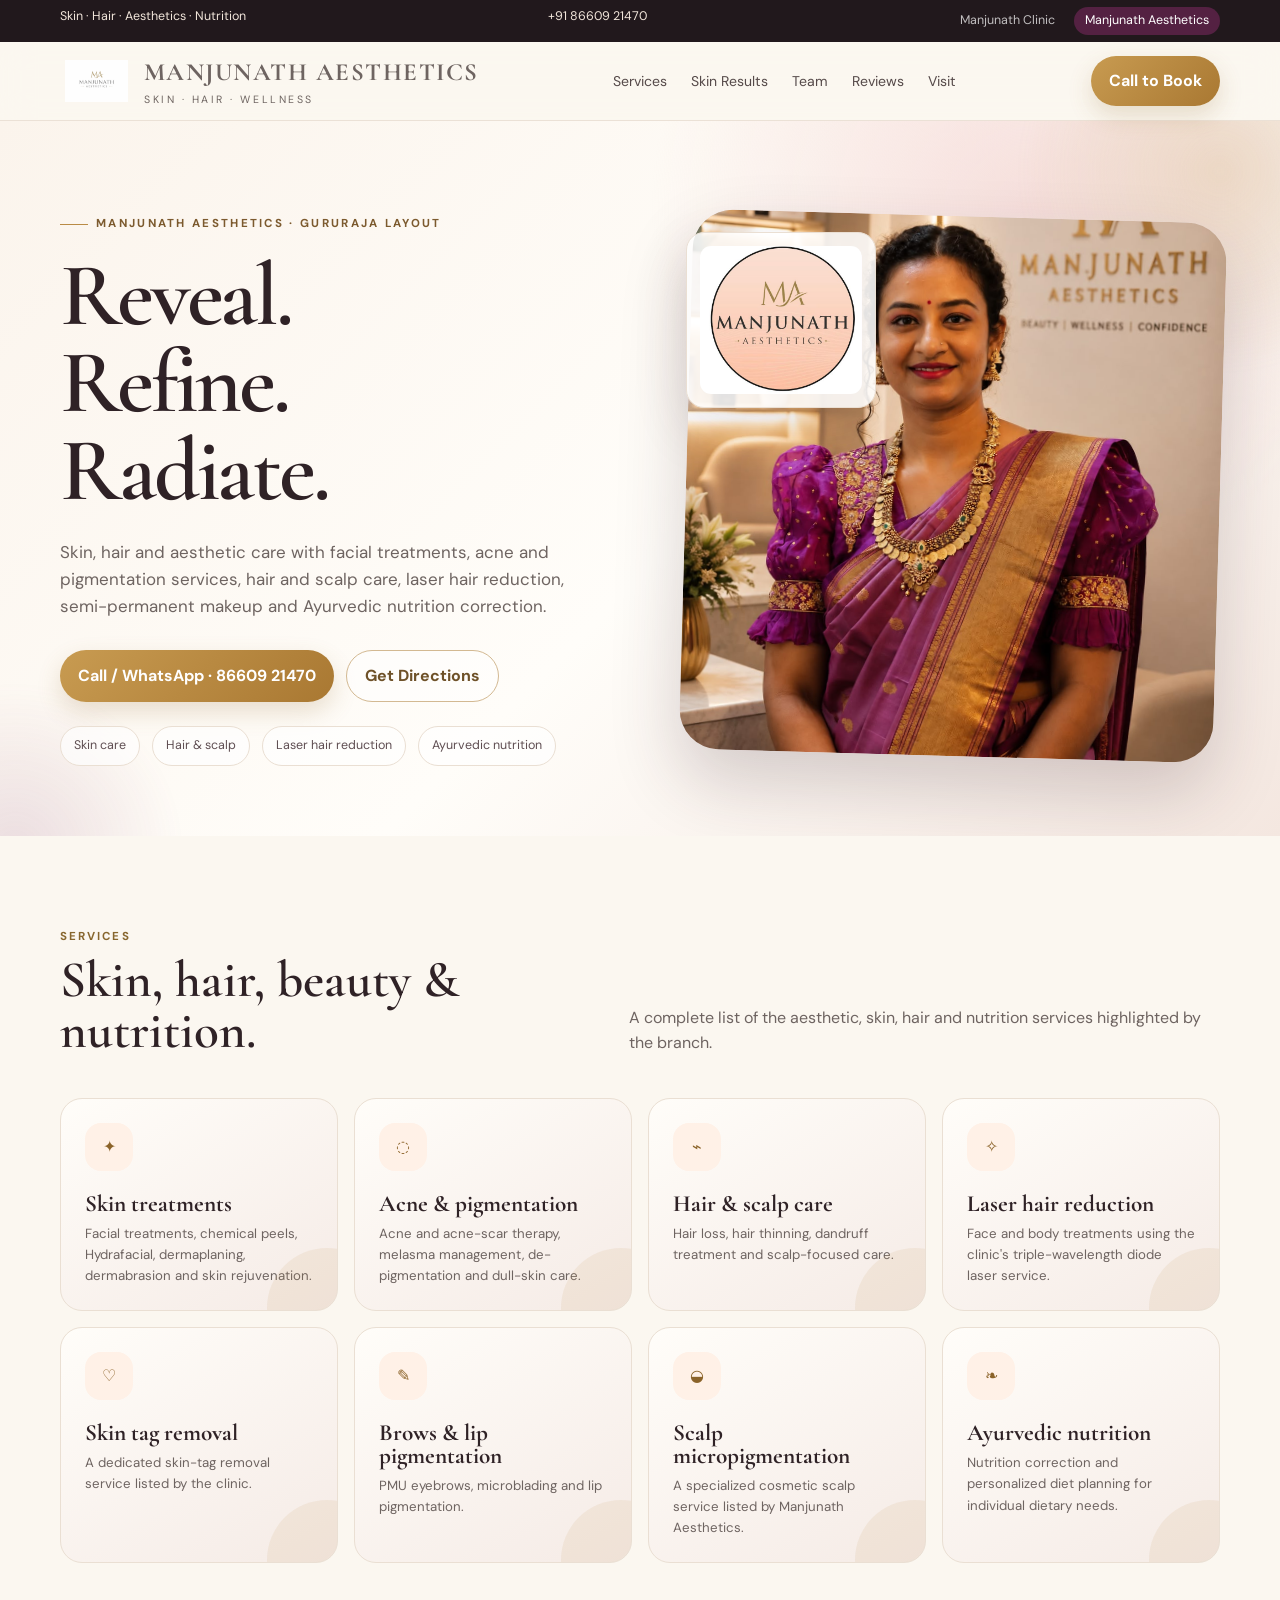
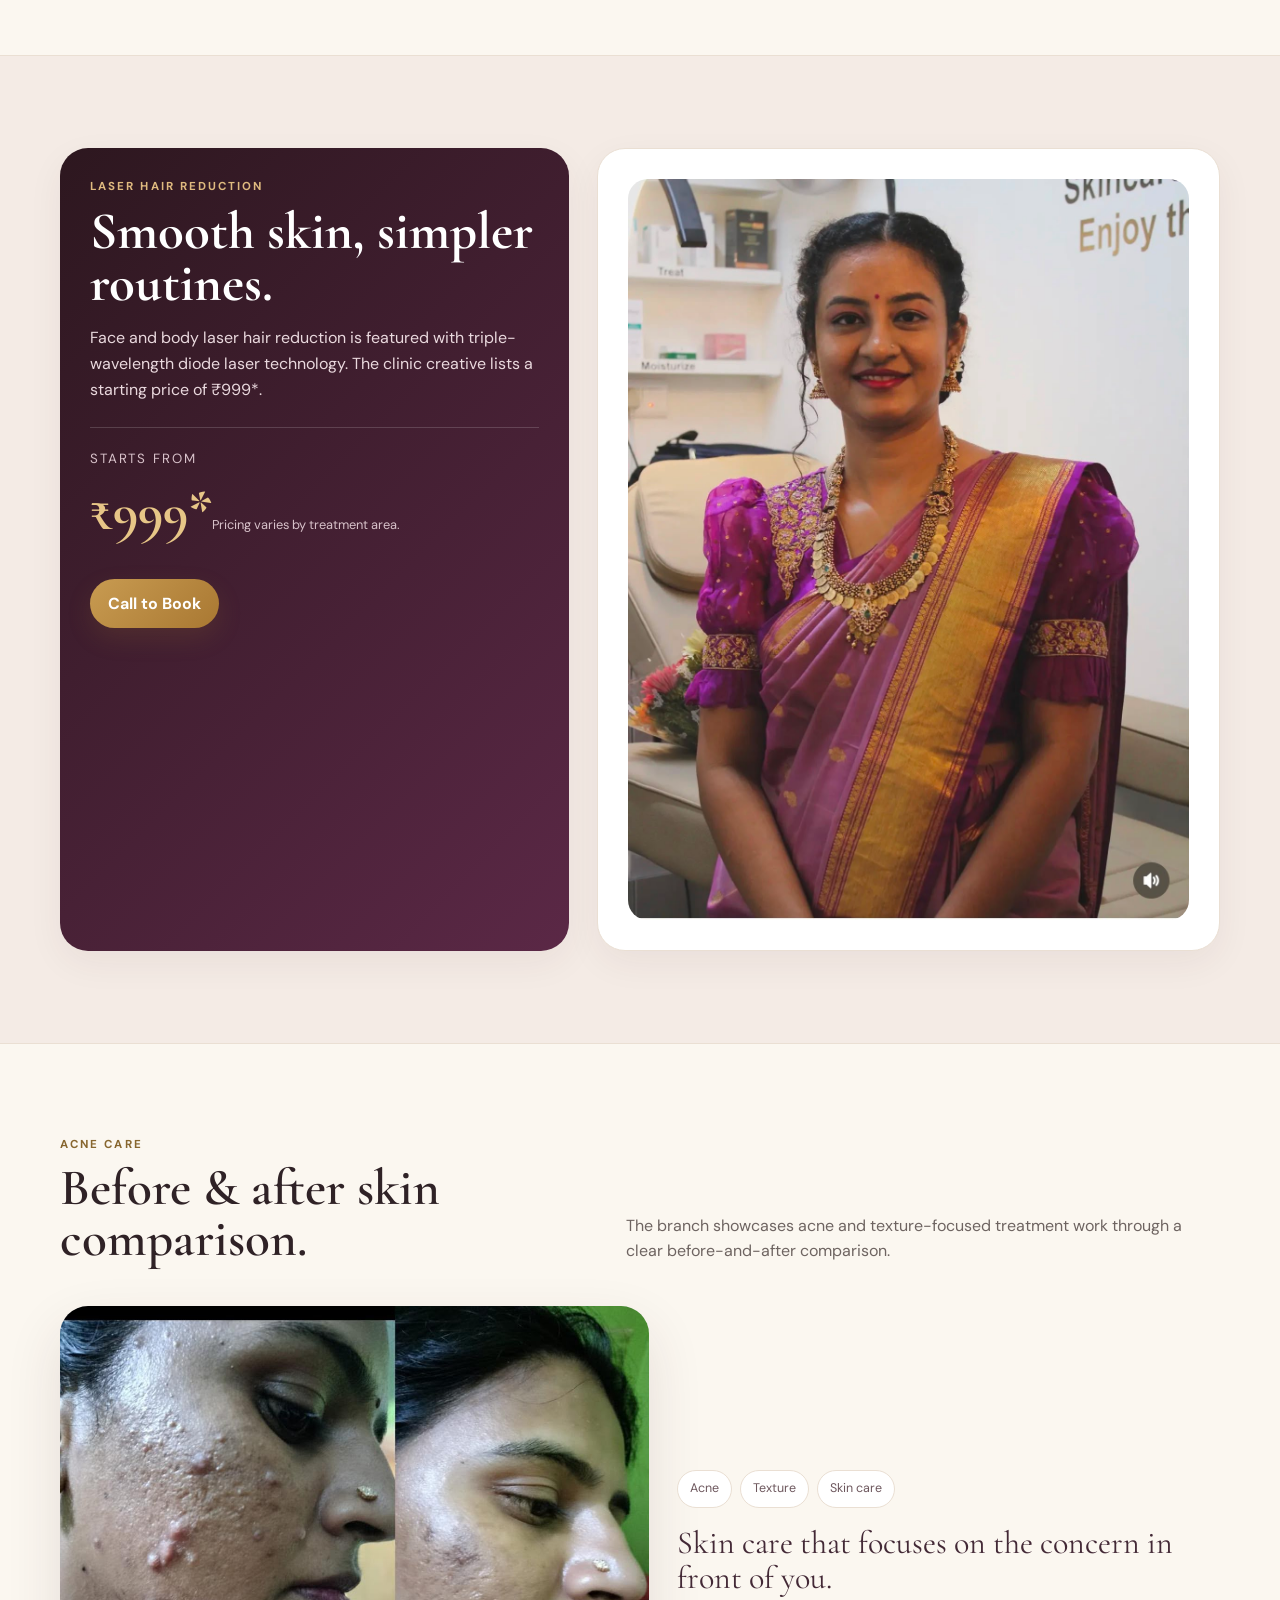
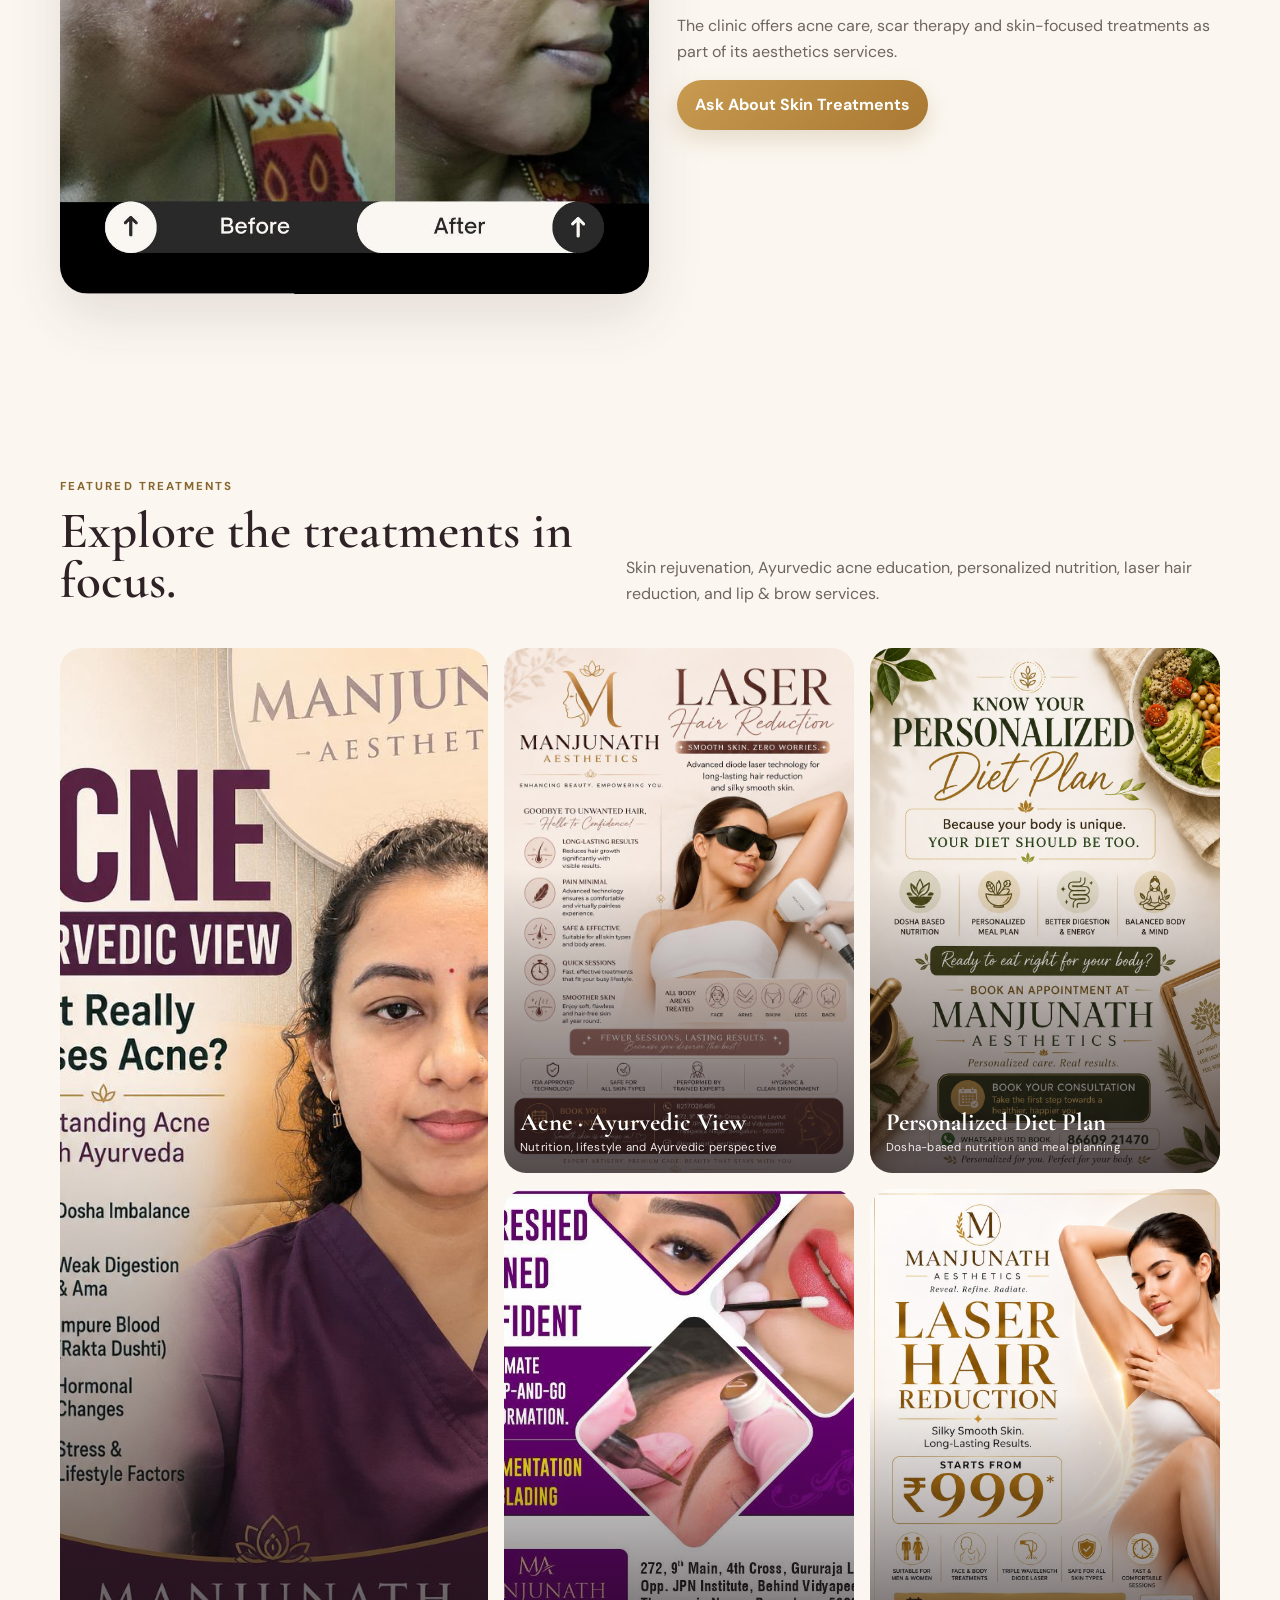
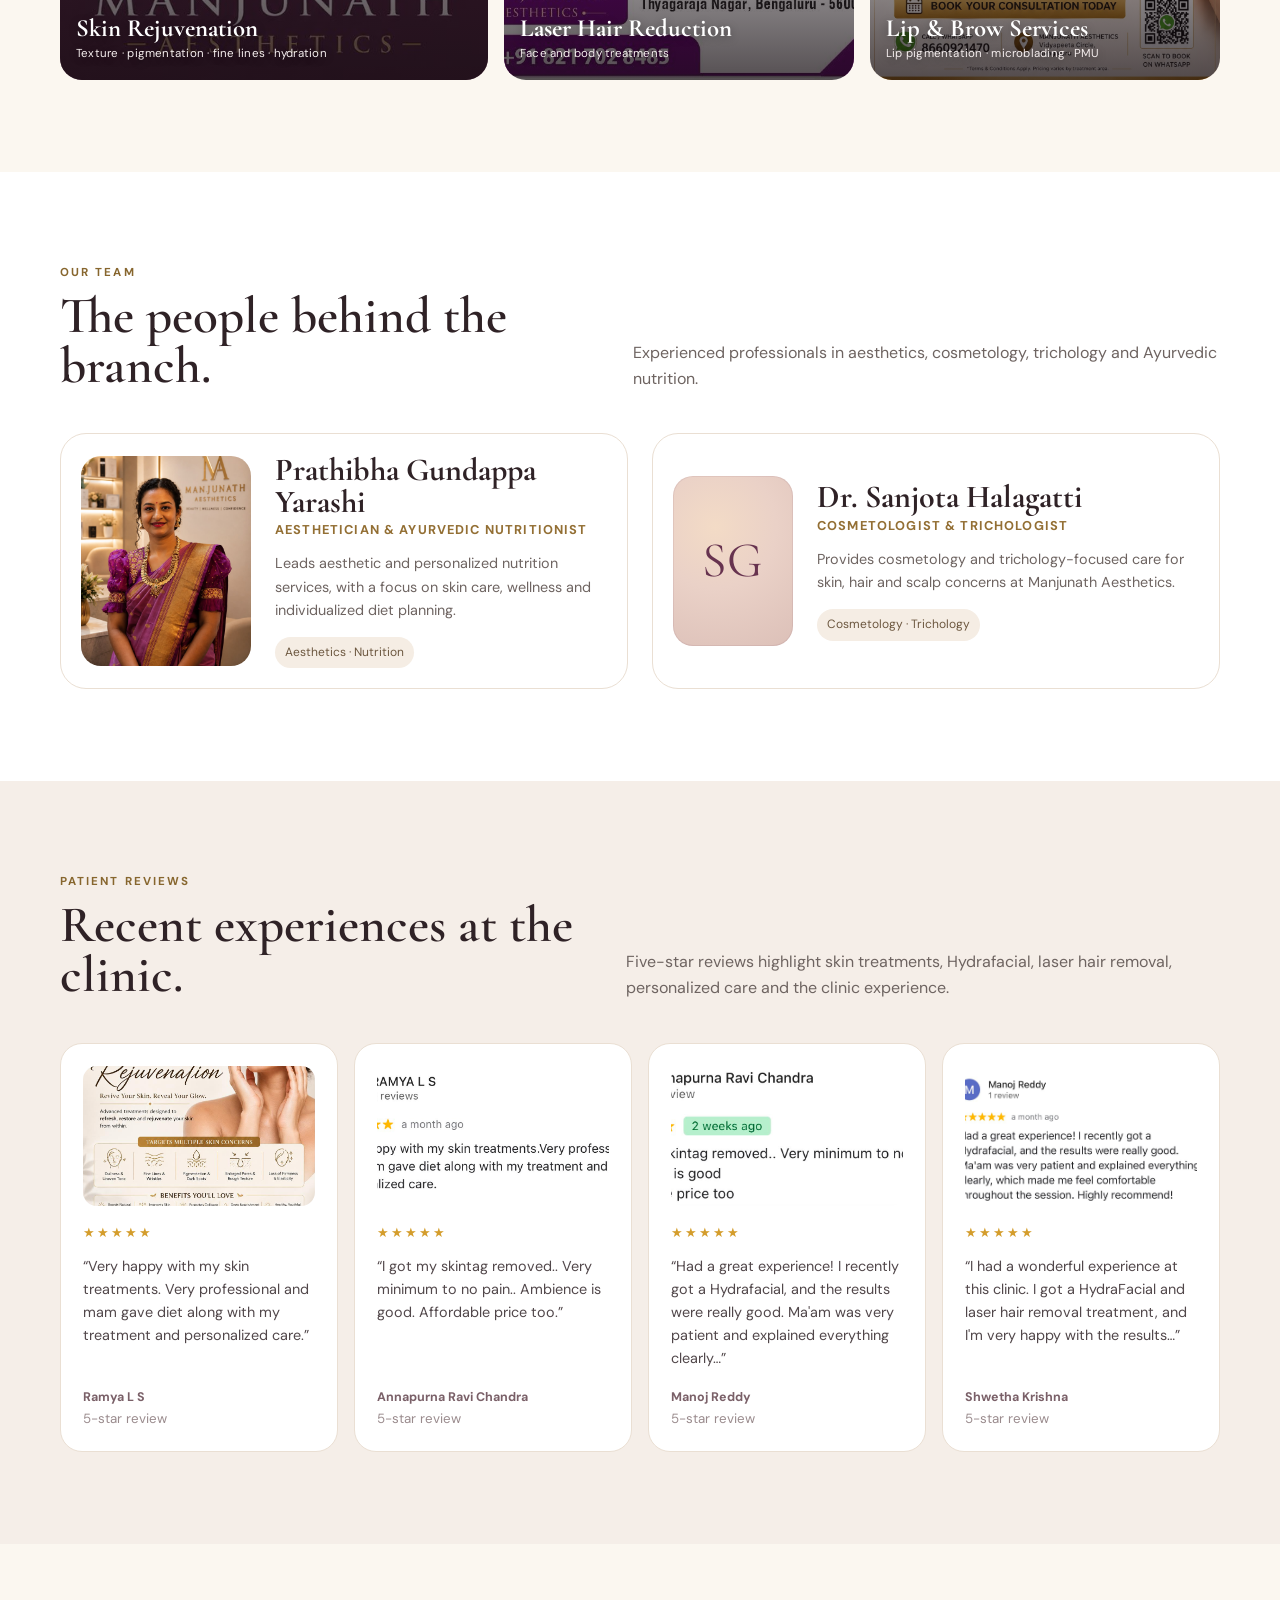
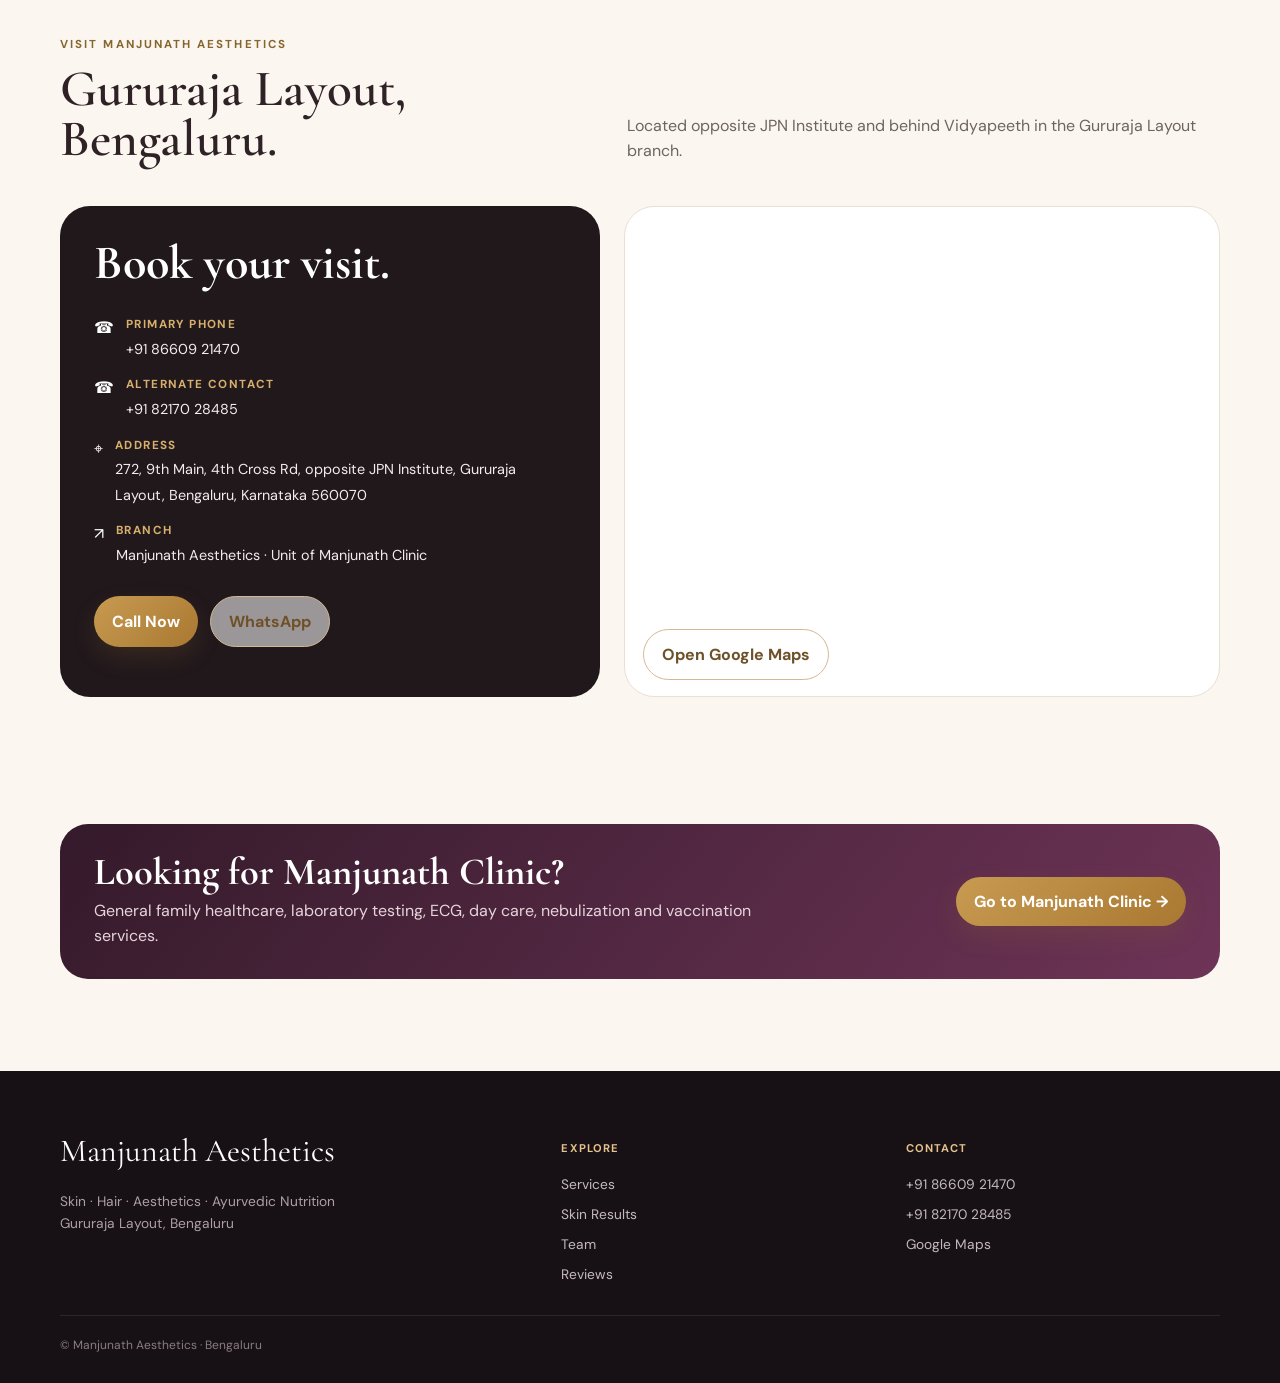
==== commit fbf51151: "Add files via upload" ====
--- a/aesthetics.html
+++ b/aesthetics.html
@@ -9,46 +9,54 @@
 </head>
 <body data-page="aesthetics">
   <div class="utility"><div class="container"><span>Skin · Hair · Aesthetics · Nutrition</span><span class="phone-top">+91 86609 21470</span><nav class="brand-switch"><a data-page-link="clinic" href="index.html">Manjunath Clinic</a><a data-page-link="aesthetics" href="aesthetics.html">Manjunath Aesthetics</a></nav></div></div>
+
   <header class="nav"><div class="container inner">
     <a class="wordmark" href="aesthetics.html"><img src="images2/aesthetics-logo-wide.jpg" alt="Manjunath Aesthetics logo"><span><strong>Manjunath Aesthetics</strong><span>Skin · Hair · Wellness</span></span></a>
-    <nav class="navlinks"><a href="#services">Services</a><a href="#results">Results</a><a href="#team">Team</a><a href="#reviews">Reviews</a><a href="#visit">Visit</a></nav>
-    <a class="cta cta-gold" href="tel:+918660921470">Book Consultation</a>
+    <nav class="navlinks"><a href="#services">Services</a><a href="#results">Skin Results</a><a href="#team">Team</a><a href="#reviews">Reviews</a><a href="#visit">Visit</a></nav>
+    <a class="cta cta-gold" href="tel:+918660921470">Call to Book</a>
   </div></header>
 
   <main>
     <section class="hero"><div class="container hero-grid">
-      <div class="reveal"><div class="eyebrow">Manjunath Aesthetics · Gururaja Layout</div><h1>Reveal. Refine. Radiate.</h1><p class="lead">A focused skin, hair and wellness branch offering facial treatments, acne and pigmentation care, hair and scalp treatments, laser hair reduction, semi-permanent makeup and Ayurvedic nutrition correction.</p><div class="hero-actions"><a class="cta cta-gold" href="tel:+918660921470">Call / WhatsApp · 86609 21470</a><a class="cta cta-outline" href="https://maps.app.goo.gl/QVd2ho52H1RcroMB9?g_st=ic" target="_blank" rel="noopener">Get Directions</a></div><div class="hero-badges"><span class="hero-badge">Skin care</span><span class="hero-badge">Hair & scalp</span><span class="hero-badge">Laser hair reduction</span><span class="hero-badge">Ayurvedic nutrition</span></div></div>
+      <div class="reveal"><div class="eyebrow">Manjunath Aesthetics · Gururaja Layout</div><h1>Reveal. Refine. Radiate.</h1><p class="lead">Skin, hair and aesthetic care with facial treatments, acne and pigmentation services, hair and scalp care, laser hair reduction, semi-permanent makeup and Ayurvedic nutrition correction.</p><div class="hero-actions"><a class="cta cta-gold" href="tel:+918660921470">Call / WhatsApp · 86609 21470</a><a class="cta cta-outline" href="https://maps.app.goo.gl/QVd2ho52H1RcroMB9?g_st=ic" target="_blank" rel="noopener">Get Directions</a></div><div class="hero-badges"><span class="hero-badge">Skin care</span><span class="hero-badge">Hair & scalp</span><span class="hero-badge">Laser hair reduction</span><span class="hero-badge">Ayurvedic nutrition</span></div></div>
       <div class="hero-visual reveal"><div class="hero-logo-card"><img src="images2/aesthetics-logo-circle.jpg" alt="Manjunath Aesthetics"></div><div class="hero-photo"><img src="images2/prathibha-portrait.jpg" alt="Prathibha Gundappa Yarashi at Manjunath Aesthetics"></div></div>
     </div></section>
 
-    <section id="services"><div class="container reveal"><div class="section-head"><div><div class="kicker">What they offer</div><h2>Services with a clear purpose.</h2></div><p>Service names below are taken from the supplied clinic creatives and service board.</p></div><div class="service-grid">
-      <article class="service-card"><div class="icon">✦</div><h3>Skin treatments</h3><p>Facial treatments, chemical peels, hydrafacial, dermaplaning, microdermabrasion and skin rejuvenation.</p></article>
-      <article class="service-card"><div class="icon">◌</div><h3>Acne & pigmentation</h3><p>Acne and scar therapy, melasma management, de-pigmentation and dull-skin care.</p></article>
-      <article class="service-card"><div class="icon">⌁</div><h3>Hair & scalp</h3><p>Hair loss, hair thinning, dandruff treatment and scalp-focused services.</p></article>
-      <article class="service-card"><div class="icon">✧</div><h3>Laser hair reduction</h3><p>Face and body treatment. The supplied creative references triple-wavelength diode laser technology.</p></article>
-      <article class="service-card"><div class="icon">♡</div><h3>Skin tag removal</h3><p>A focused in-clinic service listed on the clinic service board.</p></article>
-      <article class="service-card"><div class="icon">✎</div><h3>PMU & pigmentation</h3><p>PMU eyebrows, microblading and lip pigmentation services.</p></article>
-      <article class="service-card"><div class="icon">◒</div><h3>Scalp micropigmentation</h3><p>A dedicated aesthetic service listed in the supplied materials.</p></article>
-      <article class="service-card"><div class="icon">❧</div><h3>Ayurvedic nutrition</h3><p>Ayurvedic nutrition and nutrition correction, including personalized diet-planning content.</p></article>
+    <section id="services"><div class="container reveal"><div class="section-head"><div><div class="kicker">Services</div><h2>Skin, hair, beauty & nutrition.</h2></div><p>A complete list of the aesthetic, skin, hair and nutrition services highlighted by the branch.</p></div><div class="service-grid">
+      <article class="service-card"><div class="icon">✦</div><h3>Skin treatments</h3><p>Facial treatments, chemical peels, Hydrafacial, dermaplaning, dermabrasion and skin rejuvenation.</p></article>
+      <article class="service-card"><div class="icon">◌</div><h3>Acne & pigmentation</h3><p>Acne and acne-scar therapy, melasma management, de-pigmentation and dull-skin care.</p></article>
+      <article class="service-card"><div class="icon">⌁</div><h3>Hair & scalp care</h3><p>Hair loss, hair thinning, dandruff treatment and scalp-focused care.</p></article>
+      <article class="service-card"><div class="icon">✧</div><h3>Laser hair reduction</h3><p>Face and body treatments using the clinic's triple-wavelength diode laser service.</p></article>
+      <article class="service-card"><div class="icon">♡</div><h3>Skin tag removal</h3><p>A dedicated skin-tag removal service listed by the clinic.</p></article>
+      <article class="service-card"><div class="icon">✎</div><h3>Brows & lip pigmentation</h3><p>PMU eyebrows, microblading and lip pigmentation.</p></article>
+      <article class="service-card"><div class="icon">◒</div><h3>Scalp micropigmentation</h3><p>A specialized cosmetic scalp service listed by Manjunath Aesthetics.</p></article>
+      <article class="service-card"><div class="icon">❧</div><h3>Ayurvedic nutrition</h3><p>Nutrition correction and personalized diet planning for individual dietary needs.</p></article>
     </div></div></section>
 
-    <section style="background:#f4ebe5;border-block:1px solid var(--line)"><div class="container reveal"><div class="split"><div class="panel dark"><div class="kicker" style="color:#dfba7f">Signature service</div><h2 style="font-size:3.3rem">Laser hair reduction.</h2><p style="margin-top:16px">The supplied poster highlights face & body treatments, a starting price of ₹999*, and triple-wavelength diode laser technology.</p><div class="mini-price"><small>Starts from</small><strong>₹999*</strong><span>Pricing varies by treatment area.</span></div><div style="margin-top:22px"><a class="cta cta-gold" href="tel:+918660921470">Book Laser Consultation</a></div></div><div class="panel"><img src="images2/laser-hair-999.jpg" alt="Laser hair reduction promotional poster" style="height:100%;width:100%;object-fit:cover;border-radius:20px"></div></div></div></section>
+    <section style="background:#f4ebe5;border-block:1px solid var(--line)"><div class="container reveal"><div class="split"><div class="panel dark"><div class="kicker" style="color:#dfba7f">Laser hair reduction</div><h2 style="font-size:3.3rem">Smooth skin, simpler routines.</h2><p style="margin-top:16px">Face and body laser hair reduction is featured with triple-wavelength diode laser technology. The clinic creative lists a starting price of ₹999*.</p><div class="mini-price"><small>Starts from</small><strong>₹999*</strong><span>Pricing varies by treatment area.</span></div><div style="margin-top:22px"><a class="cta cta-gold" href="tel:+918660921470">Call to Book</a></div></div><div class="panel"><img src="images2/laser-hair-999.jpg" alt="Laser hair reduction at Manjunath Aesthetics" style="height:100%;width:100%;object-fit:cover;border-radius:20px"></div></div></div></section>
 
-    <section id="results"><div class="container reveal"><div class="section-head"><div><div class="kicker">Treatment result</div><h2>Show the work. Let the result speak.</h2></div><p>The supplied before/after image is one of the strongest visual assets, so it gets a dedicated section instead of being buried in a gallery.</p></div><div class="before-after"><div class="ba-img"><img src="images2/acne-before-after.jpg" alt="Before and after acne treatment comparison"></div><div class="ba-copy"><div class="tag-row"><span class="tag">Acne</span><span class="tag">Texture</span><span class="tag">Skin care</span></div><div class="quote">“A visible comparison is more convincing than another generic beauty poster.”</div><p class="section-note">Use this section as a trust signal. Avoid promising identical outcomes; treatment suitability and results vary by person.</p><a class="cta cta-gold" href="tel:+918660921470">Ask About Skin Treatments</a></div></div></div></section>
+    <section id="results"><div class="container reveal"><div class="section-head"><div><div class="kicker">Acne care</div><h2>Before & after skin comparison.</h2></div><p>The branch showcases acne and texture-focused treatment work through a clear before-and-after comparison.</p></div><div class="before-after"><div class="ba-img"><img src="images2/acne-before-after.jpg" alt="Before and after acne treatment comparison"></div><div class="ba-copy"><div class="tag-row"><span class="tag">Acne</span><span class="tag">Texture</span><span class="tag">Skin care</span></div><div class="quote">Skin care that focuses on the concern in front of you.</div><p class="section-note">The clinic offers acne care, scar therapy and skin-focused treatments as part of its aesthetics services.</p><a class="cta cta-gold" href="tel:+918660921470">Ask About Skin Treatments</a></div></div></div></section>
 
-    <section><div class="container reveal"><div class="section-head"><div><div class="kicker">Content & education</div><h2>Built from the clinic’s own visuals.</h2></div><p>Promotional creatives can double as an education gallery and keep the website visually active.</p></div><div class="gallery"><div class="gallery-item tall"><img src="images2/skin-rejuvenation.jpg" alt="Skin rejuvenation promotional creative"></div><div class="gallery-item"><img src="images2/acne-ayurveda.jpg" alt="Acne Ayurveda educational creative"></div><div class="gallery-item"><img src="images2/diet-plan.jpg" alt="Personalized diet plan creative"></div><div class="gallery-item"><img src="images2/laser-hair.jpg" alt="Laser hair reduction creative"></div><div class="gallery-item"><img src="images2/lip-brow.jpg" alt="Lip pigmentation and microblading creative"></div></div></div></section>
+    <section><div class="container reveal"><div class="section-head"><div><div class="kicker">Featured treatments</div><h2>Explore the treatments in focus.</h2></div><p>Skin rejuvenation, Ayurvedic acne education, personalized nutrition, laser hair reduction, and lip & brow services.</p></div><div class="gallery gallery-labeled"><div class="gallery-item tall"><img src="images2/skin-rejuvenation.jpg" alt="Skin rejuvenation services"><div class="gallery-caption"><strong>Skin Rejuvenation</strong><span>Texture · pigmentation · fine lines · hydration</span></div></div><div class="gallery-item"><img src="images2/acne-ayurveda.jpg" alt="Acne Ayurvedic view"><div class="gallery-caption"><strong>Acne · Ayurvedic View</strong><span>Nutrition, lifestyle and Ayurvedic perspective</span></div></div><div class="gallery-item"><img src="images2/diet-plan.jpg" alt="Personalized diet plan"><div class="gallery-caption"><strong>Personalized Diet Plan</strong><span>Dosha-based nutrition and meal planning</span></div></div><div class="gallery-item"><img src="images2/laser-hair.jpg" alt="Laser hair reduction"><div class="gallery-caption"><strong>Laser Hair Reduction</strong><span>Face and body treatments</span></div></div><div class="gallery-item"><img src="images2/lip-brow.jpg" alt="Lip pigmentation and microblading"><div class="gallery-caption"><strong>Lip & Brow Services</strong><span>Lip pigmentation · microblading · PMU</span></div></div></div></div></section>
 
-    <section id="team" style="background:#fff"><div class="container reveal"><div class="section-head"><div><div class="kicker">People behind the branch</div><h2>Meet the team.</h2></div><p>Names and roles are taken from the supplied clinic board and poster materials.</p></div><div class="team-grid"><article class="person"><img src="images2/prathibha-portrait.jpg" alt="Prathibha Gundappa Yarashi"><div><h3>Prathibha Gundappa Yarashi</h3><div class="role">Aesthetician & Ayurvedic Nutritionist</div><p>Featured prominently across the supplied clinic materials, including the nutrition and acne educational creatives.</p><span class="note">Primary visual / branch representative</span></div></article><article class="person"><div style="display:grid;place-items:center;background:#f7efe9;border-radius:20px;min-height:210px;font-family:'Cormorant Garamond',serif;font-size:2rem;color:#8f6730">Team</div><div><h3>Dr. Sanjota Halagatti</h3><div class="role">Cosmetologist & Trichologist</div><p>Listed on the supplied Manjunath Aesthetics service board.</p><span class="note">Skin & hair care</span></div></article></div></div></section>
+    <section id="team" style="background:#fff"><div class="container reveal"><div class="section-head"><div><div class="kicker">Our team</div><h2>The people behind the branch.</h2></div><p>Experienced professionals in aesthetics, cosmetology, trichology and Ayurvedic nutrition.</p></div><div class="team-grid">
+      <article class="person"><img src="images2/prathibha-portrait.jpg" alt="Prathibha Gundappa Yarashi"><div><h3>Prathibha Gundappa Yarashi</h3><div class="role">Aesthetician & Ayurvedic Nutritionist</div><p>Leads aesthetic and personalized nutrition services, with a focus on skin care, wellness and individualized diet planning.</p><span class="note">Aesthetics · Nutrition</span></div></article>
+      <article class="person person-no-photo"><div class="person-mark">SG</div><div><h3>Dr. Sanjota Halagatti</h3><div class="role">Cosmetologist & Trichologist</div><p>Provides cosmetology and trichology-focused care for skin, hair and scalp concerns at Manjunath Aesthetics.</p><span class="note">Cosmetology · Trichology</span></div></article>
+    </div></div></section>
 
-    <section id="reviews" style="background:#f5eee8"><div class="container reveal"><div class="section-head"><div><div class="kicker">Patient voice</div><h2>What recent reviewers said.</h2></div><p>These are the supplied review screenshots, presented as visual proof rather than rewritten marketing copy.</p></div><div class="testimonials"><article class="review"><img src="images2/review-ramya.jpg" alt="Review from Ramya L S"><div class="stars">★★★★★</div><p>“Very happy with my skin treatments. Very professional and mam gave diet along with my treatment and personalized care.”</p><strong>Ramya L S</strong><small>Google review screenshot</small></article><article class="review"><img src="images2/review-annapurna.jpg" alt="Review from Annapurna Ravi Chandra"><div class="stars">★★★★★</div><p>“I got my skintag removed… Very minimum to no pain. Ambience is good. Affordable price too.”</p><strong>Annapurna Ravi Chandra</strong><small>Google review screenshot</small></article><article class="review"><img src="images2/review-manoj.jpg" alt="Review from Manoj Reddy"><div class="stars">★★★★★</div><p>“Had a great experience! I recently got a Hydrafacial, and the results were really good. Ma'am was very patient and explained everything clearly…”</p><strong>Manoj Reddy</strong><small>Google review screenshot</small></article><article class="review"><img src="images2/review-shwetha.jpg" alt="Review from Shwetha Krishna"><div class="stars">★★★★★</div><p>“I had a wonderful experience at this clinic. I got a HydraFacial and laser hair removal treatment, and I'm very happy with the results…”</p><strong>Shwetha Krishna</strong><small>Google review screenshot</small></article></div></div></section>
+    <section id="reviews" style="background:#f5eee8"><div class="container reveal"><div class="section-head"><div><div class="kicker">Patient reviews</div><h2>Recent experiences at the clinic.</h2></div><p>Five-star reviews highlight skin treatments, Hydrafacial, laser hair removal, personalized care and the clinic experience.</p></div><div class="testimonials">
+      <article class="review"><img src="images2/review-ramya.jpg" alt="Review from Ramya L S"><div class="stars">★★★★★</div><p>“Very happy with my skin treatments. Very professional and mam gave diet along with my treatment and personalized care.”</p><strong>Ramya L S</strong><small>5-star review</small></article>
+      <article class="review"><img src="images2/review-annapurna.jpg" alt="Review from Annapurna Ravi Chandra"><div class="stars">★★★★★</div><p>“I got my skintag removed.. Very minimum to no pain.. Ambience is good. Affordable price too.”</p><strong>Annapurna Ravi Chandra</strong><small>5-star review</small></article>
+      <article class="review"><img src="images2/review-manoj.jpg" alt="Review from Manoj Reddy"><div class="stars">★★★★★</div><p>“Had a great experience! I recently got a Hydrafacial, and the results were really good. Ma'am was very patient and explained everything clearly…”</p><strong>Manoj Reddy</strong><small>5-star review</small></article>
+      <article class="review"><img src="images2/review-shwetha.jpg" alt="Review from Shwetha Krishna"><div class="stars">★★★★★</div><p>“I had a wonderful experience at this clinic. I got a HydraFacial and laser hair removal treatment, and I'm very happy with the results…”</p><strong>Shwetha Krishna</strong><small>5-star review</small></article>
+    </div></div></section>
 
-    <section id="visit"><div class="container reveal"><div class="section-head"><div><div class="kicker">Visit Manjunath Aesthetics</div><h2>Come in. Talk to the team.</h2></div><p>Use the supplied Google Maps link for directions and keep the primary number visible on every screen.</p></div><div class="contact-wrap"><div class="contact-card"><h2>Gururaja Layout.</h2><div class="contact-list"><div class="contact-line"><div>☎</div><div><b>Call / WhatsApp</b><span>+91 86609 21470</span></div></div><div class="contact-line"><div>☎</div><div><b>Alternate contact</b><span>+91 82170 28485</span></div></div><div class="contact-line"><div>⌖</div><div><b>Address</b><span>272, 9th Main, 4th Cross Rd, opposite JPN Institute, Gururaja Layout, Bengaluru, Karnataka 560070</span></div></div><div class="contact-line"><div>↗</div><div><b>Branch</b><span>Manjunath Aesthetics · Unit of Manjunath Clinic</span></div></div></div><div class="hero-actions"><a class="cta cta-gold" href="tel:+918660921470">Call Now</a><a class="cta cta-outline" href="https://wa.me/918660921470" target="_blank" rel="noopener">WhatsApp</a></div></div><div class="map-card"><iframe loading="lazy" src="https://maps.google.com/maps?q=Manjunath%20Aesthetics%20272%209th%20Main%204th%20Cross%20Gururaja%20Layout%20Bengaluru&t=&z=16&ie=UTF8&iwloc=&output=embed" title="Manjunath Aesthetics map"></iframe><div class="map-actions"><a class="cta cta-outline" href="https://maps.app.goo.gl/QVd2ho52H1RcroMB9?g_st=ic" target="_blank" rel="noopener">Open Google Maps</a><a class="cta cta-gold" href="tel:+918660921470">Book Consultation</a></div></div></div></div></section>
+    <section id="visit"><div class="container reveal"><div class="section-head"><div><div class="kicker">Visit Manjunath Aesthetics</div><h2>Gururaja Layout, Bengaluru.</h2></div><p>Located opposite JPN Institute and behind Vidyapeeth in the Gururaja Layout branch.</p></div><div class="contact-wrap"><div class="contact-card"><h2>Book your visit.</h2><div class="contact-list"><div class="contact-line"><div>☎</div><div><b>Primary phone</b><span>+91 86609 21470</span></div></div><div class="contact-line"><div>☎</div><div><b>Alternate contact</b><span>+91 82170 28485</span></div></div><div class="contact-line"><div>⌖</div><div><b>Address</b><span>272, 9th Main, 4th Cross Rd, opposite JPN Institute, Gururaja Layout, Bengaluru, Karnataka 560070</span></div></div><div class="contact-line"><div>↗</div><div><b>Branch</b><span>Manjunath Aesthetics · Unit of Manjunath Clinic</span></div></div></div><div class="hero-actions"><a class="cta cta-gold" href="tel:+918660921470">Call Now</a><a class="cta cta-outline" href="https://wa.me/918660921470" target="_blank" rel="noopener">WhatsApp</a></div></div><div class="map-card"><iframe loading="lazy" src="https://maps.google.com/maps?q=Manjunath%20Aesthetics%20272%209th%20Main%204th%20Cross%20Gururaja%20Layout%20Bengaluru&t=&z=16&ie=UTF8&iwloc=&output=embed" title="Manjunath Aesthetics map"></iframe><div class="map-actions"><a class="cta cta-outline" href="https://maps.app.goo.gl/QVd2ho52H1RcroMB9?g_st=ic" target="_blank" rel="noopener">Open Google Maps</a></div></div></div></div></section>
 
-    <section style="padding-top:35px"><div class="container reveal"><div class="switch-banner"><div><h3>Need the family clinic instead?</h3><p>Both brands now sit inside the same website, with separate pages and clear navigation.</p></div><a class="cta cta-gold" href="index.html">Back to Manjunath Clinic →</a></div></div></section>
+    <section style="padding-top:35px"><div class="container reveal"><div class="switch-banner"><div><h3>Looking for Manjunath Clinic?</h3><p>General family healthcare, laboratory testing, ECG, day care, nebulization and vaccination services.</p></div><a class="cta cta-gold" href="index.html">Go to Manjunath Clinic →</a></div></div></section>
   </main>
 
-  <footer><div class="container foot-grid"><div><div class="foot-brand">Manjunath Aesthetics</div><p>Skin · Hair · Aesthetics · Ayurvedic Nutrition<br>Gururaja Layout, Bengaluru</p></div><div><h4>Explore</h4><div class="foot-links"><a href="#services">Services</a><a href="#results">Results</a><a href="#team">Team</a><a href="#reviews">Reviews</a></div></div><div><h4>Book</h4><div class="foot-links"><a href="tel:+918660921470">+91 86609 21470</a><a href="tel:+918217028485">+91 82170 28485</a><a href="https://maps.app.goo.gl/QVd2ho52H1RcroMB9?g_st=ic" target="_blank" rel="noopener">Google Maps</a></div></div></div><div class="container copyright">© Manjunath Aesthetics. Pricing and treatment suitability should be confirmed with the clinic before publishing.</div></footer>
-  <div class="sticky-book"><a href="tel:+918660921470">☎ Call / WhatsApp · 86609 21470</a></div>
+  <footer><div class="container foot-grid"><div><div class="foot-brand">Manjunath Aesthetics</div><p>Skin · Hair · Aesthetics · Ayurvedic Nutrition<br>Gururaja Layout, Bengaluru</p></div><div><h4>Explore</h4><div class="foot-links"><a href="#services">Services</a><a href="#results">Skin Results</a><a href="#team">Team</a><a href="#reviews">Reviews</a></div></div><div><h4>Contact</h4><div class="foot-links"><a href="tel:+918660921470">+91 86609 21470</a><a href="tel:+918217028485">+91 82170 28485</a><a href="https://maps.app.goo.gl/QVd2ho52H1RcroMB9?g_st=ic" target="_blank" rel="noopener">Google Maps</a></div></div></div><div class="container copyright">© Manjunath Aesthetics · Bengaluru</div></footer>
   <script src="script.js"></script>
 </body>
 </html>
--- a/styles.css
+++ b/styles.css
@@ -23,7 +23,7 @@
 .hero{position:relative;overflow:hidden;padding:86px 0 70px;background:radial-gradient(circle at 80% 12%,#f6dfdc 0,transparent 31%),linear-gradient(135deg,#fbf4ec 0%,#fffdf9 55%,#f4e7e0 100%)}.hero:before,.hero:after{content:"";position:absolute;border-radius:50%;filter:blur(5px);pointer-events:none}.hero:before{width:420px;height:420px;right:-150px;top:-160px;background:radial-gradient(circle,rgba(185,139,69,.22),transparent 68%);animation:float 9s ease-in-out infinite}.hero:after{width:350px;height:350px;left:-160px;bottom:-190px;background:radial-gradient(circle,rgba(123,49,95,.14),transparent 68%)}.hero-grid{display:grid;grid-template-columns:1.02fr .98fr;gap:70px;align-items:center;position:relative;z-index:2}.eyebrow{display:inline-flex;align-items:center;gap:8px;font-size:.72rem;letter-spacing:.2em;text-transform:uppercase;color:#7c5a2e;font-weight:700;margin-bottom:18px}.eyebrow:before{content:"";width:28px;height:1px;background:var(--gold)}h1,h2,h3{font-family:'Cormorant Garamond',serif;line-height:.98;margin:0;color:#2f2226}h1{font-size:clamp(3.7rem,7vw,6.8rem);font-weight:600;letter-spacing:-.035em;max-width:8.5ch}.hero .lead{font-size:1.06rem;color:var(--muted);max-width:60ch;margin:24px 0 30px}.hero-actions{display:flex;gap:12px;flex-wrap:wrap}.hero-badges{display:flex;gap:12px;flex-wrap:wrap;margin-top:24px}.hero-badge{background:rgba(255,255,255,.66);border:1px solid var(--line);padding:9px 13px;border-radius:999px;font-size:.78rem;color:#5f4e52}
 .hero-visual{position:relative;min-height:540px}.hero-logo-card{position:absolute;top:16px;left:0;width:190px;z-index:3;background:rgba(255,255,255,.88);border:1px solid var(--line);padding:13px;border-radius:18px;box-shadow:var(--shadow);animation:float 6s ease-in-out infinite}.hero-logo-card img{border-radius:11px}.hero-photo{height:540px;border-radius:40px;overflow:hidden;box-shadow:0 32px 70px rgba(62,34,45,.2);transform:rotate(1.6deg);background:#eadbd8}.hero-photo img{width:100%;height:100%;object-fit:cover}.floating-stat{position:absolute;right:-24px;bottom:36px;z-index:3;background:#21181c;color:#fff;padding:18px 20px;border-radius:20px;min-width:180px;box-shadow:var(--shadow)}.floating-stat strong{display:block;font-family:'Cormorant Garamond',serif;font-size:2rem;color:#f2cf9b}.floating-stat span{font-size:.74rem;color:#d6c3c4}
 
-section{padding:92px 0}.section-head{display:flex;justify-content:space-between;align-items:end;gap:24px;margin-bottom:42px}.kicker{font-size:.72rem;text-transform:uppercase;letter-spacing:.18em;color:#87662e;font-weight:700;margin-bottom:9px}.section-head h2{font-size:clamp(2.5rem,4vw,4.2rem);font-weight:600}.section-head p{color:var(--muted);max-width:54ch;margin:0}.section-note{color:var(--muted);max-width:62ch}
+section{padding:92px 0}.section-head{display:flex;justify-content:space-between;align-items:end;gap:24px;margin-bottom:42px}.kicker{font-size:.72rem;text-transform:uppercase;letter-spacing:.18em;color:#87662e;font-weight:700;margin-bottom:9px}.section-head h2{font-size:clamp(2.5rem,4vw,4.2rem);font-weight:600}.section-head p{color:var(--muted);max-width:54ch;margin:0}.section-note{color:var(--muted);max-width:62ch}.doctor-heading{display:flex;align-items:center;gap:18px}.doctor-avatar{width:82px;height:82px;flex:0 0 82px;border-radius:50%;object-fit:cover;object-position:center 22%;border:4px solid #fff;box-shadow:0 0 0 2px #d8c4a2,0 12px 26px rgba(67,35,45,.16);background:#eee}
 
 /* ---------- aesthetics service cards ---------- */
 .service-grid{display:grid;grid-template-columns:repeat(4,1fr);gap:16px}.service-card{position:relative;overflow:hidden;min-height:190px;padding:24px;background:linear-gradient(150deg,#fffdf9 0%,#f5ebe6 100%);border:1px solid var(--line);border-radius:22px;transition:.25s}.service-card:hover{transform:translateY(-7px);box-shadow:var(--shadow);border-color:#d8bf9b}.service-card .icon{width:48px;height:48px;border-radius:16px;display:grid;place-items:center;background:#fff1e7;color:#8b6329;margin-bottom:22px}.service-card h3{font-size:1.45rem;margin-bottom:7px}.service-card p{font-size:.83rem;color:var(--muted);margin:0}.service-card:after{content:"";position:absolute;width:120px;height:120px;border-radius:50%;right:-50px;bottom:-58px;background:rgba(185,139,69,.1)}
@@ -79,6 +79,8 @@
   section{padding:68px 0}
   .section-head{display:block;margin-bottom:28px}
   .section-head h2{margin-bottom:10px}
+  .doctor-heading{align-items:center;gap:14px}
+  .doctor-avatar{width:68px;height:68px;flex-basis:68px;border-width:3px}
   .service-grid,.testimonials,.clinic-cards,.clinic-service-grid{grid-template-columns:1fr}
   .gallery{grid-template-columns:1fr}
   .gallery-item,.gallery-item.tall{min-height:320px}
@@ -87,7 +89,6 @@
   .person h3{font-size:1.6rem}
   .switch-banner{align-items:flex-start;flex-direction:column}
   .switch-banner h3{font-size:2rem}
-  .sticky-book{display:block}
   .contact-card{padding:26px}
   .contact-card h2{font-size:2.5rem}
   .map-card iframe{height:300px}
@@ -95,3 +96,9 @@
   .cta{max-width:100%}
 }
 @media (prefers-reduced-motion:reduce){*,*:before,*:after{animation:none!important;transition:none!important;scroll-behavior:auto!important}}
+
+/* ---------- refined content presentation ---------- */
+.person-no-photo{grid-template-columns:120px 1fr}.person-mark{width:120px;height:170px;border-radius:20px;display:grid;place-items:center;background:radial-gradient(circle at 35% 30%,#f3dbc6 0,#ead1c7 43%,#dcc0b8 100%);color:#67334f;font-family:'Cormorant Garamond',serif;font-size:3.1rem;letter-spacing:.04em;box-shadow:inset 0 0 0 1px rgba(84,33,66,.08)}
+.gallery-labeled .gallery-item{isolation:isolate}.gallery-caption{position:absolute;left:16px;right:16px;bottom:16px;z-index:2;color:#fff;text-shadow:0 2px 8px rgba(0,0,0,.35)}.gallery-caption strong{display:block;font-family:'Cormorant Garamond',serif;font-size:1.55rem;line-height:1}.gallery-caption span{display:block;margin-top:4px;font-size:.72rem;letter-spacing:.02em;color:#f5eeee}.gallery-item:has(.gallery-caption):after{opacity:1;background:linear-gradient(180deg,transparent 42%,rgba(20,12,16,.72))}
+.sticky-book{display:none!important}
+@media (max-width:640px){.person-no-photo{grid-template-columns:92px 1fr}.person-mark{width:92px;height:126px;font-size:2.4rem}.gallery-caption strong{font-size:1.35rem}.gallery-caption span{font-size:.68rem}}
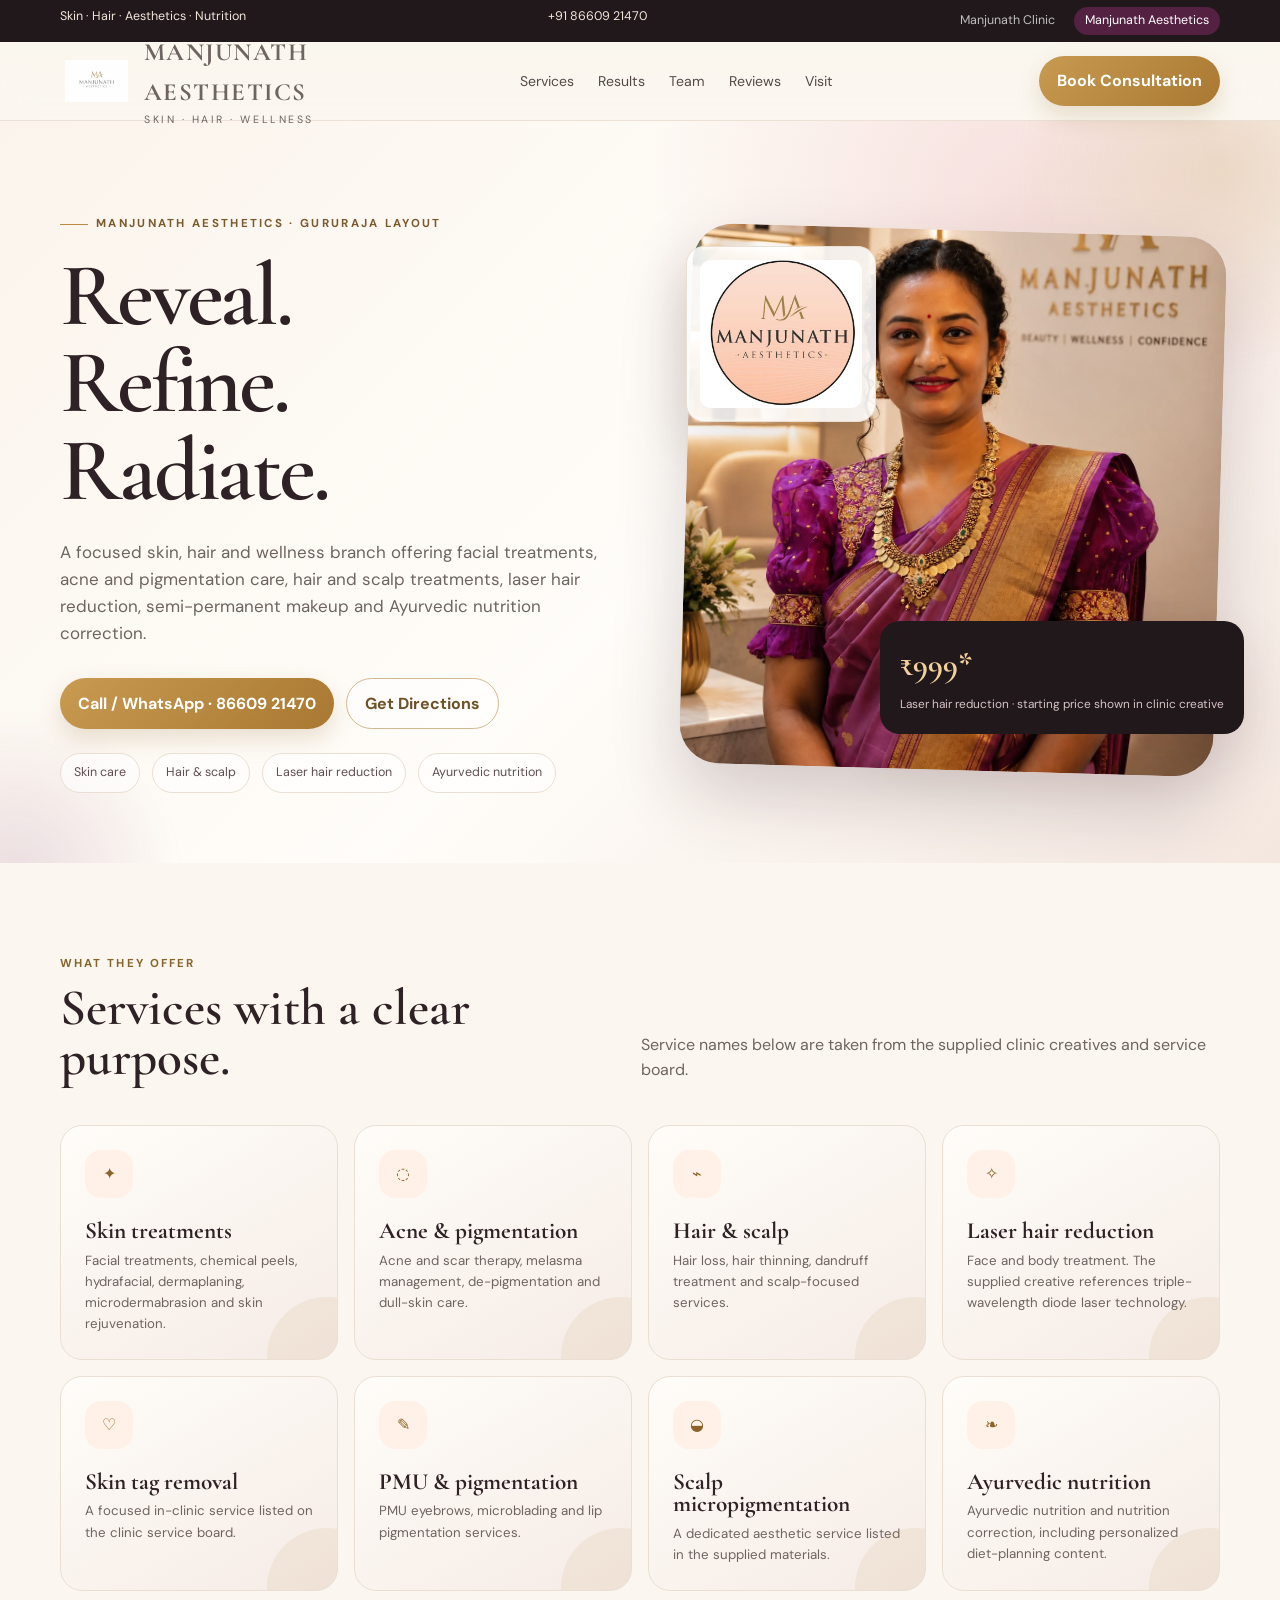
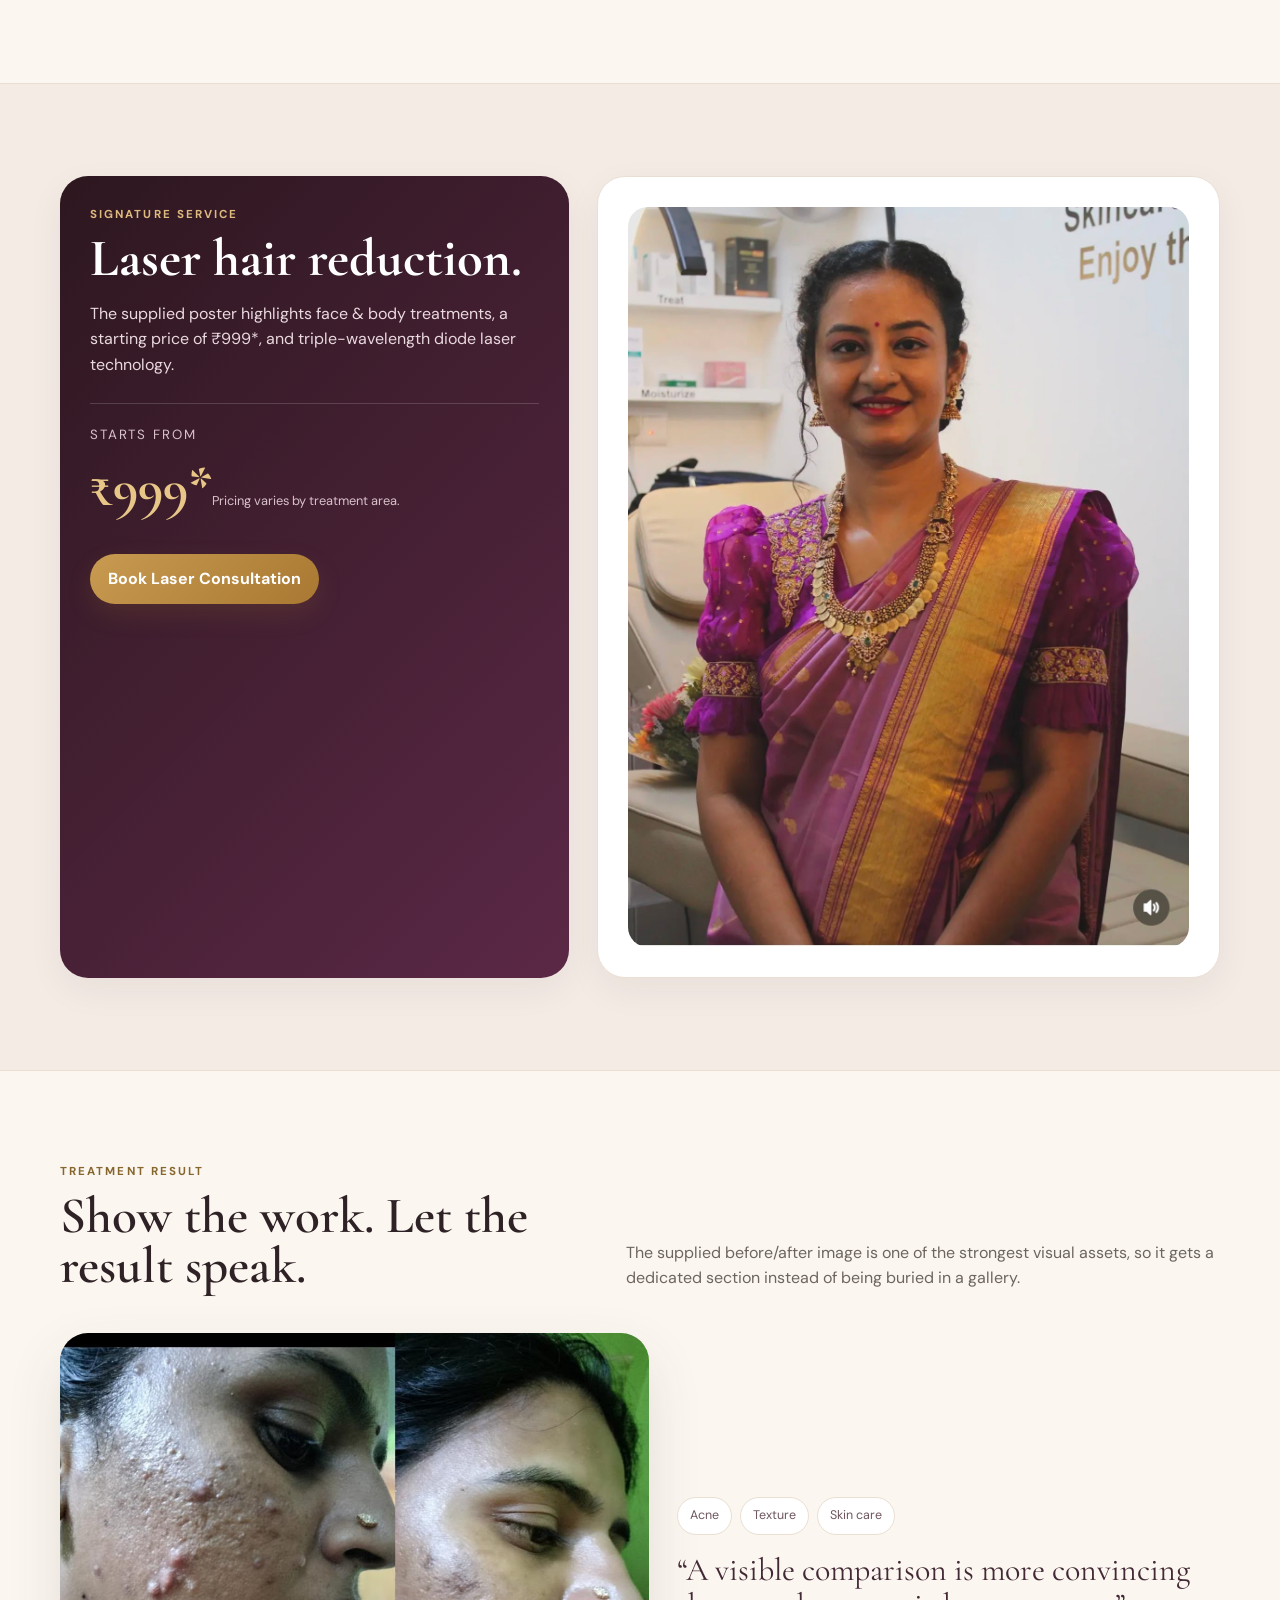
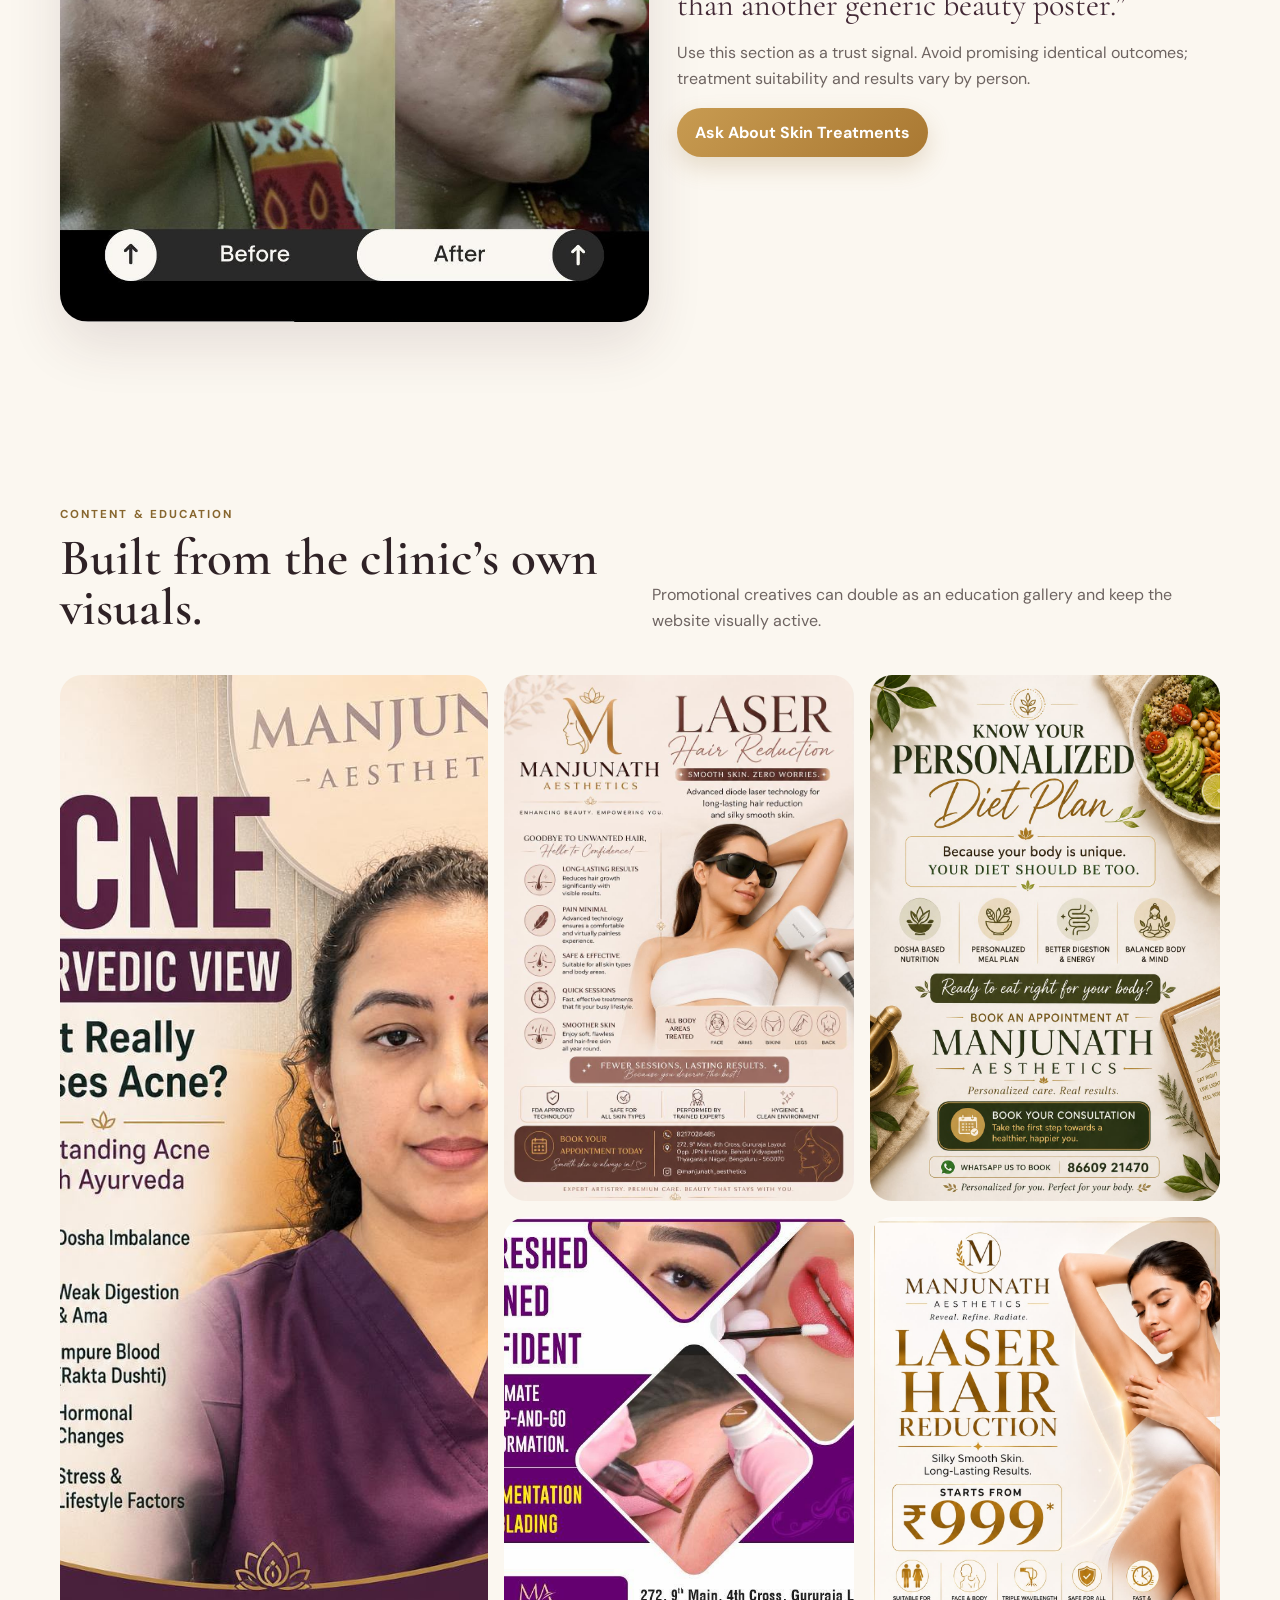
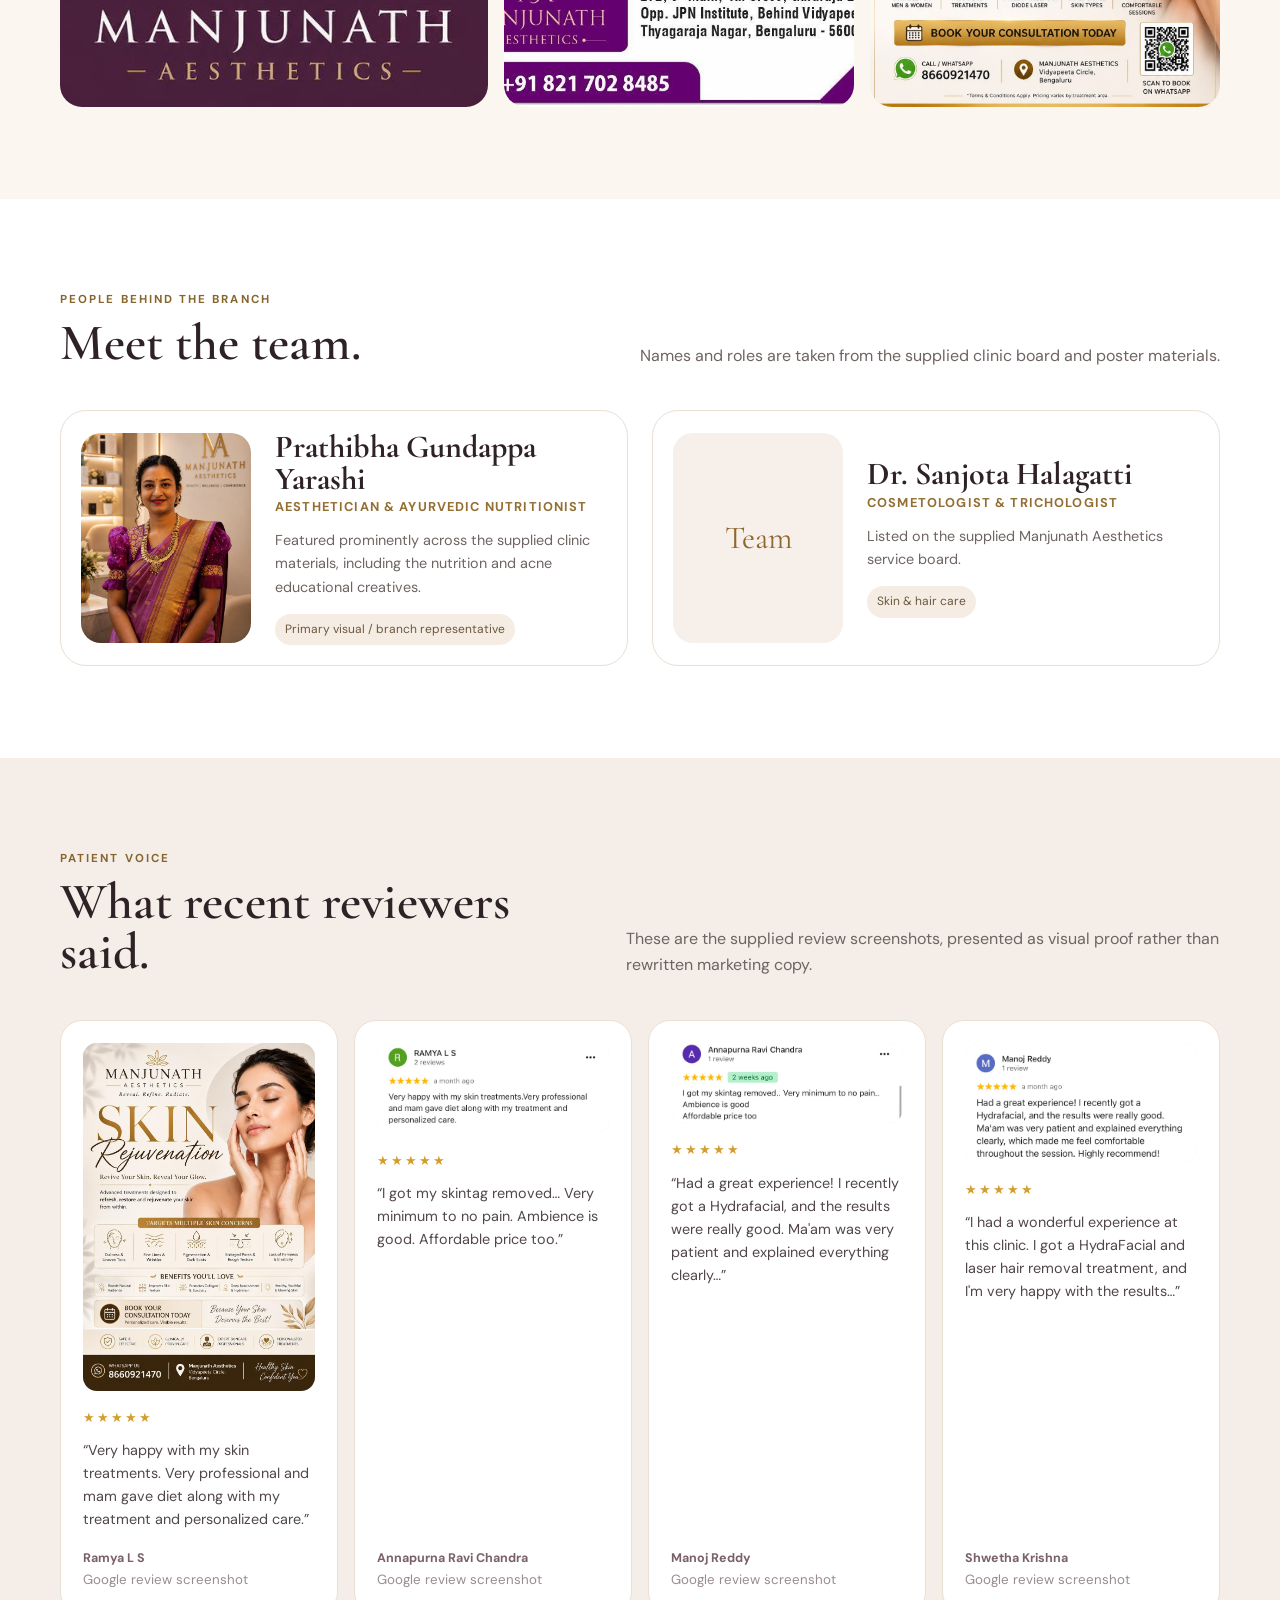
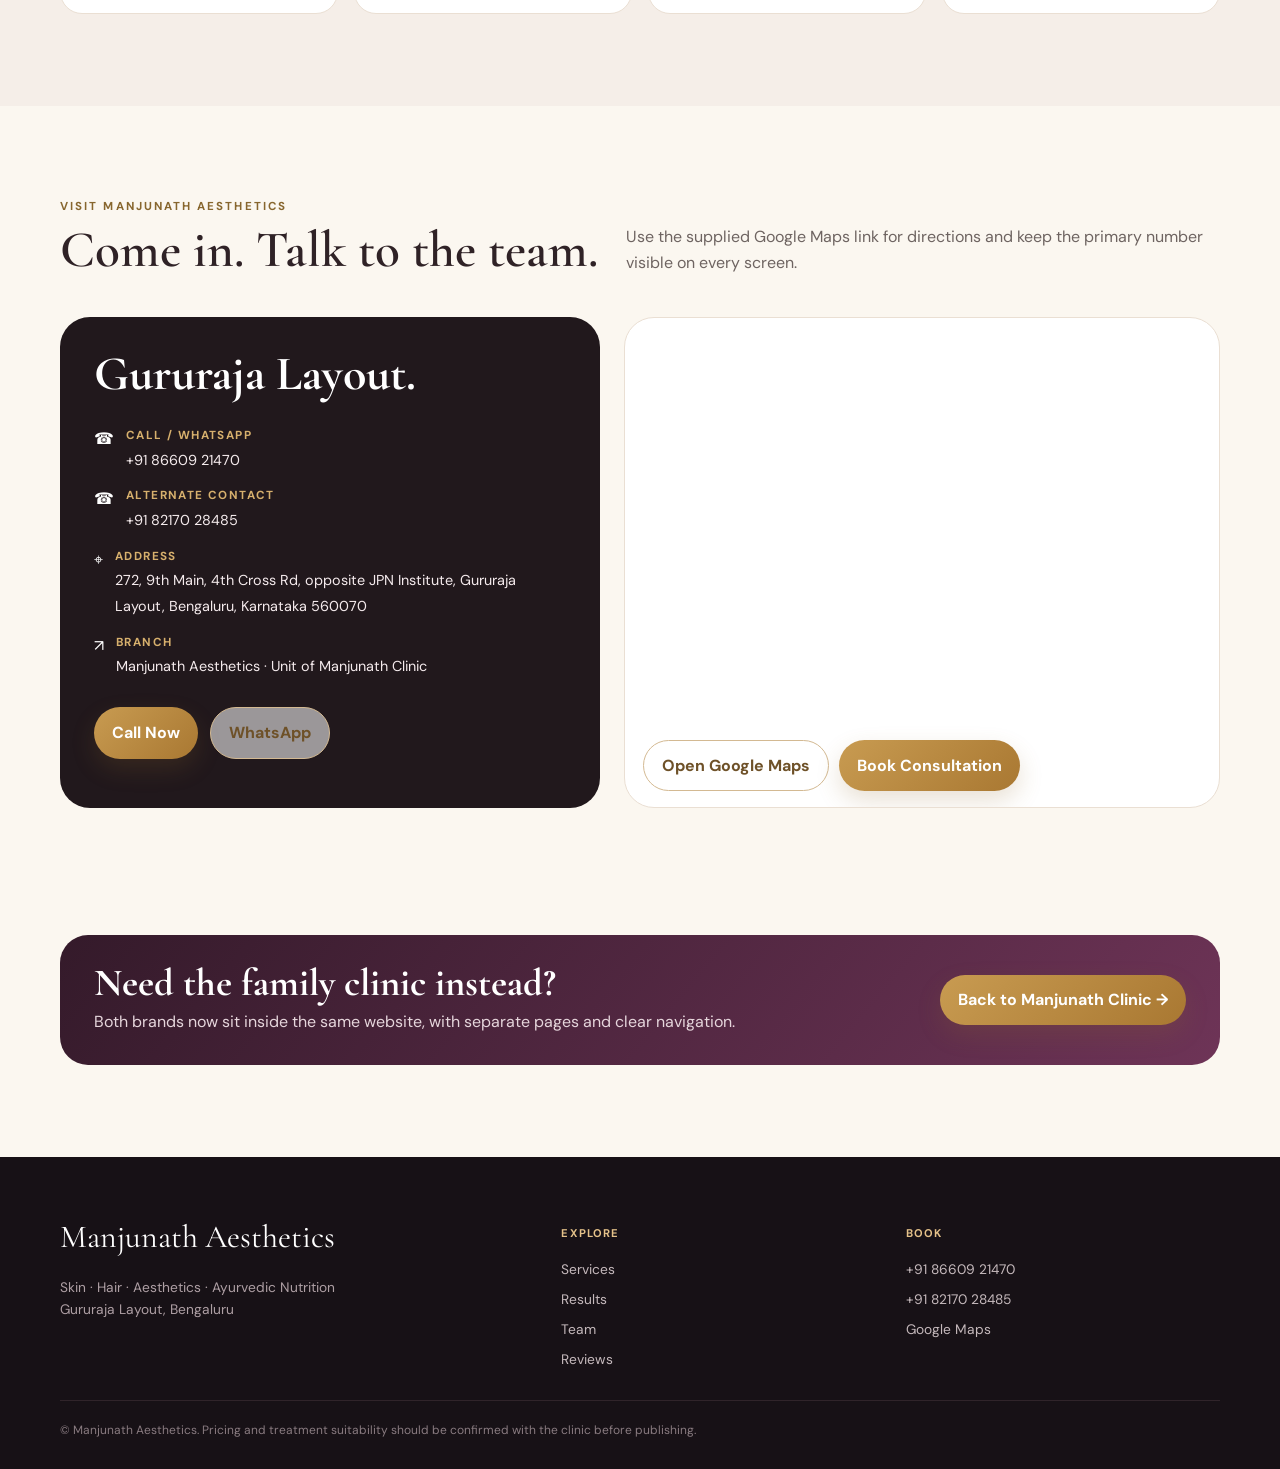
==== commit 1a26cb1c: "Add files via upload" ====
--- a/aesthetics.html
+++ b/aesthetics.html
@@ -9,54 +9,46 @@
 </head>
 <body data-page="aesthetics">
   <div class="utility"><div class="container"><span>Skin · Hair · Aesthetics · Nutrition</span><span class="phone-top">+91 86609 21470</span><nav class="brand-switch"><a data-page-link="clinic" href="index.html">Manjunath Clinic</a><a data-page-link="aesthetics" href="aesthetics.html">Manjunath Aesthetics</a></nav></div></div>
-
   <header class="nav"><div class="container inner">
-    <a class="wordmark" href="aesthetics.html"><img src="images2/aesthetics-logo-wide.jpg" alt="Manjunath Aesthetics logo"><span><strong>Manjunath Aesthetics</strong><span>Skin · Hair · Wellness</span></span></a>
-    <nav class="navlinks"><a href="#services">Services</a><a href="#results">Skin Results</a><a href="#team">Team</a><a href="#reviews">Reviews</a><a href="#visit">Visit</a></nav>
-    <a class="cta cta-gold" href="tel:+918660921470">Call to Book</a>
+    <a class="wordmark" href="aesthetics.html"><img src="images2/aesthetics-logo-wide.jpg" alt="Manjunath Aesthetics logo"><span class="wordmark-text"><strong>Manjunath<br>Aesthetics</strong><span>Skin · Hair · Wellness</span></span></a>
+    <nav class="navlinks"><a href="#services">Services</a><a href="#results">Results</a><a href="#team">Team</a><a href="#reviews">Reviews</a><a href="#visit">Visit</a></nav>
+    <a class="cta cta-gold" href="tel:+918660921470">Book Consultation</a>
   </div></header>
 
   <main>
     <section class="hero"><div class="container hero-grid">
-      <div class="reveal"><div class="eyebrow">Manjunath Aesthetics · Gururaja Layout</div><h1>Reveal. Refine. Radiate.</h1><p class="lead">Skin, hair and aesthetic care with facial treatments, acne and pigmentation services, hair and scalp care, laser hair reduction, semi-permanent makeup and Ayurvedic nutrition correction.</p><div class="hero-actions"><a class="cta cta-gold" href="tel:+918660921470">Call / WhatsApp · 86609 21470</a><a class="cta cta-outline" href="https://maps.app.goo.gl/QVd2ho52H1RcroMB9?g_st=ic" target="_blank" rel="noopener">Get Directions</a></div><div class="hero-badges"><span class="hero-badge">Skin care</span><span class="hero-badge">Hair & scalp</span><span class="hero-badge">Laser hair reduction</span><span class="hero-badge">Ayurvedic nutrition</span></div></div>
-      <div class="hero-visual reveal"><div class="hero-logo-card"><img src="images2/aesthetics-logo-circle.jpg" alt="Manjunath Aesthetics"></div><div class="hero-photo"><img src="images2/prathibha-portrait.jpg" alt="Prathibha Gundappa Yarashi at Manjunath Aesthetics"></div></div>
+      <div class="reveal"><div class="eyebrow">Manjunath Aesthetics · Gururaja Layout</div><h1>Reveal. Refine. Radiate.</h1><p class="lead">A focused skin, hair and wellness branch offering facial treatments, acne and pigmentation care, hair and scalp treatments, laser hair reduction, semi-permanent makeup and Ayurvedic nutrition correction.</p><div class="hero-actions"><a class="cta cta-gold" href="tel:+918660921470">Call / WhatsApp · 86609 21470</a><a class="cta cta-outline" href="https://maps.app.goo.gl/QVd2ho52H1RcroMB9?g_st=ic" target="_blank" rel="noopener">Get Directions</a></div><div class="hero-badges"><span class="hero-badge">Skin care</span><span class="hero-badge">Hair & scalp</span><span class="hero-badge">Laser hair reduction</span><span class="hero-badge">Ayurvedic nutrition</span></div></div>
+      <div class="hero-visual reveal"><div class="hero-logo-card"><img src="images2/aesthetics-logo-circle.jpg" alt="Manjunath Aesthetics"></div><div class="hero-photo"><img src="images2/prathibha-portrait.jpg" alt="Prathibha Gundappa Yarashi at Manjunath Aesthetics"></div><div class="floating-stat"><strong>₹999*</strong><span>Laser hair reduction · starting price shown in clinic creative</span></div></div>
     </div></section>
 
-    <section id="services"><div class="container reveal"><div class="section-head"><div><div class="kicker">Services</div><h2>Skin, hair, beauty & nutrition.</h2></div><p>A complete list of the aesthetic, skin, hair and nutrition services highlighted by the branch.</p></div><div class="service-grid">
-      <article class="service-card"><div class="icon">✦</div><h3>Skin treatments</h3><p>Facial treatments, chemical peels, Hydrafacial, dermaplaning, dermabrasion and skin rejuvenation.</p></article>
-      <article class="service-card"><div class="icon">◌</div><h3>Acne & pigmentation</h3><p>Acne and acne-scar therapy, melasma management, de-pigmentation and dull-skin care.</p></article>
-      <article class="service-card"><div class="icon">⌁</div><h3>Hair & scalp care</h3><p>Hair loss, hair thinning, dandruff treatment and scalp-focused care.</p></article>
-      <article class="service-card"><div class="icon">✧</div><h3>Laser hair reduction</h3><p>Face and body treatments using the clinic's triple-wavelength diode laser service.</p></article>
-      <article class="service-card"><div class="icon">♡</div><h3>Skin tag removal</h3><p>A dedicated skin-tag removal service listed by the clinic.</p></article>
-      <article class="service-card"><div class="icon">✎</div><h3>Brows & lip pigmentation</h3><p>PMU eyebrows, microblading and lip pigmentation.</p></article>
-      <article class="service-card"><div class="icon">◒</div><h3>Scalp micropigmentation</h3><p>A specialized cosmetic scalp service listed by Manjunath Aesthetics.</p></article>
-      <article class="service-card"><div class="icon">❧</div><h3>Ayurvedic nutrition</h3><p>Nutrition correction and personalized diet planning for individual dietary needs.</p></article>
+    <section id="services"><div class="container reveal"><div class="section-head"><div><div class="kicker">What they offer</div><h2>Services with a clear purpose.</h2></div><p>Service names below are taken from the supplied clinic creatives and service board.</p></div><div class="service-grid">
+      <article class="service-card"><div class="icon">✦</div><h3>Skin treatments</h3><p>Facial treatments, chemical peels, hydrafacial, dermaplaning, microdermabrasion and skin rejuvenation.</p></article>
+      <article class="service-card"><div class="icon">◌</div><h3>Acne & pigmentation</h3><p>Acne and scar therapy, melasma management, de-pigmentation and dull-skin care.</p></article>
+      <article class="service-card"><div class="icon">⌁</div><h3>Hair & scalp</h3><p>Hair loss, hair thinning, dandruff treatment and scalp-focused services.</p></article>
+      <article class="service-card"><div class="icon">✧</div><h3>Laser hair reduction</h3><p>Face and body treatment. The supplied creative references triple-wavelength diode laser technology.</p></article>
+      <article class="service-card"><div class="icon">♡</div><h3>Skin tag removal</h3><p>A focused in-clinic service listed on the clinic service board.</p></article>
+      <article class="service-card"><div class="icon">✎</div><h3>PMU & pigmentation</h3><p>PMU eyebrows, microblading and lip pigmentation services.</p></article>
+      <article class="service-card"><div class="icon">◒</div><h3>Scalp micropigmentation</h3><p>A dedicated aesthetic service listed in the supplied materials.</p></article>
+      <article class="service-card"><div class="icon">❧</div><h3>Ayurvedic nutrition</h3><p>Ayurvedic nutrition and nutrition correction, including personalized diet-planning content.</p></article>
     </div></div></section>
 
-    <section style="background:#f4ebe5;border-block:1px solid var(--line)"><div class="container reveal"><div class="split"><div class="panel dark"><div class="kicker" style="color:#dfba7f">Laser hair reduction</div><h2 style="font-size:3.3rem">Smooth skin, simpler routines.</h2><p style="margin-top:16px">Face and body laser hair reduction is featured with triple-wavelength diode laser technology. The clinic creative lists a starting price of ₹999*.</p><div class="mini-price"><small>Starts from</small><strong>₹999*</strong><span>Pricing varies by treatment area.</span></div><div style="margin-top:22px"><a class="cta cta-gold" href="tel:+918660921470">Call to Book</a></div></div><div class="panel"><img src="images2/laser-hair-999.jpg" alt="Laser hair reduction at Manjunath Aesthetics" style="height:100%;width:100%;object-fit:cover;border-radius:20px"></div></div></div></section>
+    <section style="background:#f4ebe5;border-block:1px solid var(--line)"><div class="container reveal"><div class="split"><div class="panel dark"><div class="kicker" style="color:#dfba7f">Signature service</div><h2 style="font-size:3.3rem">Laser hair reduction.</h2><p style="margin-top:16px">The supplied poster highlights face & body treatments, a starting price of ₹999*, and triple-wavelength diode laser technology.</p><div class="mini-price"><small>Starts from</small><strong>₹999*</strong><span>Pricing varies by treatment area.</span></div><div style="margin-top:22px"><a class="cta cta-gold" href="tel:+918660921470">Book Laser Consultation</a></div></div><div class="panel"><img src="images2/laser-hair-999.jpg" alt="Laser hair reduction promotional poster" style="height:100%;width:100%;object-fit:cover;border-radius:20px"></div></div></div></section>
 
-    <section id="results"><div class="container reveal"><div class="section-head"><div><div class="kicker">Acne care</div><h2>Before & after skin comparison.</h2></div><p>The branch showcases acne and texture-focused treatment work through a clear before-and-after comparison.</p></div><div class="before-after"><div class="ba-img"><img src="images2/acne-before-after.jpg" alt="Before and after acne treatment comparison"></div><div class="ba-copy"><div class="tag-row"><span class="tag">Acne</span><span class="tag">Texture</span><span class="tag">Skin care</span></div><div class="quote">Skin care that focuses on the concern in front of you.</div><p class="section-note">The clinic offers acne care, scar therapy and skin-focused treatments as part of its aesthetics services.</p><a class="cta cta-gold" href="tel:+918660921470">Ask About Skin Treatments</a></div></div></div></section>
+    <section id="results"><div class="container reveal"><div class="section-head"><div><div class="kicker">Treatment result</div><h2>Show the work. Let the result speak.</h2></div><p>The supplied before/after image is one of the strongest visual assets, so it gets a dedicated section instead of being buried in a gallery.</p></div><div class="before-after"><div class="ba-img"><img src="images2/acne-before-after.jpg" alt="Before and after acne treatment comparison"></div><div class="ba-copy"><div class="tag-row"><span class="tag">Acne</span><span class="tag">Texture</span><span class="tag">Skin care</span></div><div class="quote">“A visible comparison is more convincing than another generic beauty poster.”</div><p class="section-note">Use this section as a trust signal. Avoid promising identical outcomes; treatment suitability and results vary by person.</p><a class="cta cta-gold" href="tel:+918660921470">Ask About Skin Treatments</a></div></div></div></section>
 
-    <section><div class="container reveal"><div class="section-head"><div><div class="kicker">Featured treatments</div><h2>Explore the treatments in focus.</h2></div><p>Skin rejuvenation, Ayurvedic acne education, personalized nutrition, laser hair reduction, and lip & brow services.</p></div><div class="gallery gallery-labeled"><div class="gallery-item tall"><img src="images2/skin-rejuvenation.jpg" alt="Skin rejuvenation services"><div class="gallery-caption"><strong>Skin Rejuvenation</strong><span>Texture · pigmentation · fine lines · hydration</span></div></div><div class="gallery-item"><img src="images2/acne-ayurveda.jpg" alt="Acne Ayurvedic view"><div class="gallery-caption"><strong>Acne · Ayurvedic View</strong><span>Nutrition, lifestyle and Ayurvedic perspective</span></div></div><div class="gallery-item"><img src="images2/diet-plan.jpg" alt="Personalized diet plan"><div class="gallery-caption"><strong>Personalized Diet Plan</strong><span>Dosha-based nutrition and meal planning</span></div></div><div class="gallery-item"><img src="images2/laser-hair.jpg" alt="Laser hair reduction"><div class="gallery-caption"><strong>Laser Hair Reduction</strong><span>Face and body treatments</span></div></div><div class="gallery-item"><img src="images2/lip-brow.jpg" alt="Lip pigmentation and microblading"><div class="gallery-caption"><strong>Lip & Brow Services</strong><span>Lip pigmentation · microblading · PMU</span></div></div></div></div></section>
+    <section><div class="container reveal"><div class="section-head"><div><div class="kicker">Content & education</div><h2>Built from the clinic’s own visuals.</h2></div><p>Promotional creatives can double as an education gallery and keep the website visually active.</p></div><div class="gallery"><div class="gallery-item tall"><img src="images2/skin-rejuvenation.jpg" alt="Skin rejuvenation promotional creative"></div><div class="gallery-item"><img src="images2/acne-ayurveda.jpg" alt="Acne Ayurveda educational creative"></div><div class="gallery-item"><img src="images2/diet-plan.jpg" alt="Personalized diet plan creative"></div><div class="gallery-item"><img src="images2/laser-hair.jpg" alt="Laser hair reduction creative"></div><div class="gallery-item"><img src="images2/lip-brow.jpg" alt="Lip pigmentation and microblading creative"></div></div></div></section>
 
-    <section id="team" style="background:#fff"><div class="container reveal"><div class="section-head"><div><div class="kicker">Our team</div><h2>The people behind the branch.</h2></div><p>Experienced professionals in aesthetics, cosmetology, trichology and Ayurvedic nutrition.</p></div><div class="team-grid">
-      <article class="person"><img src="images2/prathibha-portrait.jpg" alt="Prathibha Gundappa Yarashi"><div><h3>Prathibha Gundappa Yarashi</h3><div class="role">Aesthetician & Ayurvedic Nutritionist</div><p>Leads aesthetic and personalized nutrition services, with a focus on skin care, wellness and individualized diet planning.</p><span class="note">Aesthetics · Nutrition</span></div></article>
-      <article class="person person-no-photo"><div class="person-mark">SG</div><div><h3>Dr. Sanjota Halagatti</h3><div class="role">Cosmetologist & Trichologist</div><p>Provides cosmetology and trichology-focused care for skin, hair and scalp concerns at Manjunath Aesthetics.</p><span class="note">Cosmetology · Trichology</span></div></article>
-    </div></div></section>
+    <section id="team" style="background:#fff"><div class="container reveal"><div class="section-head"><div><div class="kicker">People behind the branch</div><h2>Meet the team.</h2></div><p>Names and roles are taken from the supplied clinic board and poster materials.</p></div><div class="team-grid"><article class="person"><img src="images2/prathibha-portrait.jpg" alt="Prathibha Gundappa Yarashi"><div><h3>Prathibha Gundappa Yarashi</h3><div class="role">Aesthetician & Ayurvedic Nutritionist</div><p>Featured prominently across the supplied clinic materials, including the nutrition and acne educational creatives.</p><span class="note">Primary visual / branch representative</span></div></article><article class="person"><div style="display:grid;place-items:center;background:#f7efe9;border-radius:20px;min-height:210px;font-family:'Cormorant Garamond',serif;font-size:2rem;color:#8f6730">Team</div><div><h3>Dr. Sanjota Halagatti</h3><div class="role">Cosmetologist & Trichologist</div><p>Listed on the supplied Manjunath Aesthetics service board.</p><span class="note">Skin & hair care</span></div></article></div></div></section>
 
-    <section id="reviews" style="background:#f5eee8"><div class="container reveal"><div class="section-head"><div><div class="kicker">Patient reviews</div><h2>Recent experiences at the clinic.</h2></div><p>Five-star reviews highlight skin treatments, Hydrafacial, laser hair removal, personalized care and the clinic experience.</p></div><div class="testimonials">
-      <article class="review"><img src="images2/review-ramya.jpg" alt="Review from Ramya L S"><div class="stars">★★★★★</div><p>“Very happy with my skin treatments. Very professional and mam gave diet along with my treatment and personalized care.”</p><strong>Ramya L S</strong><small>5-star review</small></article>
-      <article class="review"><img src="images2/review-annapurna.jpg" alt="Review from Annapurna Ravi Chandra"><div class="stars">★★★★★</div><p>“I got my skintag removed.. Very minimum to no pain.. Ambience is good. Affordable price too.”</p><strong>Annapurna Ravi Chandra</strong><small>5-star review</small></article>
-      <article class="review"><img src="images2/review-manoj.jpg" alt="Review from Manoj Reddy"><div class="stars">★★★★★</div><p>“Had a great experience! I recently got a Hydrafacial, and the results were really good. Ma'am was very patient and explained everything clearly…”</p><strong>Manoj Reddy</strong><small>5-star review</small></article>
-      <article class="review"><img src="images2/review-shwetha.jpg" alt="Review from Shwetha Krishna"><div class="stars">★★★★★</div><p>“I had a wonderful experience at this clinic. I got a HydraFacial and laser hair removal treatment, and I'm very happy with the results…”</p><strong>Shwetha Krishna</strong><small>5-star review</small></article>
-    </div></div></section>
+    <section id="reviews" style="background:#f5eee8"><div class="container reveal"><div class="section-head"><div><div class="kicker">Patient voice</div><h2>What recent reviewers said.</h2></div><p>These are the supplied review screenshots, presented as visual proof rather than rewritten marketing copy.</p></div><div class="testimonials"><article class="review"><img src="images2/review-ramya.jpg" alt="Review from Ramya L S"><div class="stars">★★★★★</div><p>“Very happy with my skin treatments. Very professional and mam gave diet along with my treatment and personalized care.”</p><strong>Ramya L S</strong><small>Google review screenshot</small></article><article class="review"><img src="images2/review-annapurna.jpg" alt="Review from Annapurna Ravi Chandra"><div class="stars">★★★★★</div><p>“I got my skintag removed… Very minimum to no pain. Ambience is good. Affordable price too.”</p><strong>Annapurna Ravi Chandra</strong><small>Google review screenshot</small></article><article class="review"><img src="images2/review-manoj.jpg" alt="Review from Manoj Reddy"><div class="stars">★★★★★</div><p>“Had a great experience! I recently got a Hydrafacial, and the results were really good. Ma'am was very patient and explained everything clearly…”</p><strong>Manoj Reddy</strong><small>Google review screenshot</small></article><article class="review"><img src="images2/review-shwetha.jpg" alt="Review from Shwetha Krishna"><div class="stars">★★★★★</div><p>“I had a wonderful experience at this clinic. I got a HydraFacial and laser hair removal treatment, and I'm very happy with the results…”</p><strong>Shwetha Krishna</strong><small>Google review screenshot</small></article></div></div></section>
 
-    <section id="visit"><div class="container reveal"><div class="section-head"><div><div class="kicker">Visit Manjunath Aesthetics</div><h2>Gururaja Layout, Bengaluru.</h2></div><p>Located opposite JPN Institute and behind Vidyapeeth in the Gururaja Layout branch.</p></div><div class="contact-wrap"><div class="contact-card"><h2>Book your visit.</h2><div class="contact-list"><div class="contact-line"><div>☎</div><div><b>Primary phone</b><span>+91 86609 21470</span></div></div><div class="contact-line"><div>☎</div><div><b>Alternate contact</b><span>+91 82170 28485</span></div></div><div class="contact-line"><div>⌖</div><div><b>Address</b><span>272, 9th Main, 4th Cross Rd, opposite JPN Institute, Gururaja Layout, Bengaluru, Karnataka 560070</span></div></div><div class="contact-line"><div>↗</div><div><b>Branch</b><span>Manjunath Aesthetics · Unit of Manjunath Clinic</span></div></div></div><div class="hero-actions"><a class="cta cta-gold" href="tel:+918660921470">Call Now</a><a class="cta cta-outline" href="https://wa.me/918660921470" target="_blank" rel="noopener">WhatsApp</a></div></div><div class="map-card"><iframe loading="lazy" src="https://maps.google.com/maps?q=Manjunath%20Aesthetics%20272%209th%20Main%204th%20Cross%20Gururaja%20Layout%20Bengaluru&t=&z=16&ie=UTF8&iwloc=&output=embed" title="Manjunath Aesthetics map"></iframe><div class="map-actions"><a class="cta cta-outline" href="https://maps.app.goo.gl/QVd2ho52H1RcroMB9?g_st=ic" target="_blank" rel="noopener">Open Google Maps</a></div></div></div></div></section>
+    <section id="visit"><div class="container reveal"><div class="section-head"><div><div class="kicker">Visit Manjunath Aesthetics</div><h2>Come in. Talk to the team.</h2></div><p>Use the supplied Google Maps link for directions and keep the primary number visible on every screen.</p></div><div class="contact-wrap"><div class="contact-card"><h2>Gururaja Layout.</h2><div class="contact-list"><div class="contact-line"><div>☎</div><div><b>Call / WhatsApp</b><span>+91 86609 21470</span></div></div><div class="contact-line"><div>☎</div><div><b>Alternate contact</b><span>+91 82170 28485</span></div></div><div class="contact-line"><div>⌖</div><div><b>Address</b><span>272, 9th Main, 4th Cross Rd, opposite JPN Institute, Gururaja Layout, Bengaluru, Karnataka 560070</span></div></div><div class="contact-line"><div>↗</div><div><b>Branch</b><span>Manjunath Aesthetics · Unit of Manjunath Clinic</span></div></div></div><div class="hero-actions"><a class="cta cta-gold" href="tel:+918660921470">Call Now</a><a class="cta cta-outline" href="https://wa.me/918660921470" target="_blank" rel="noopener">WhatsApp</a></div></div><div class="map-card"><iframe loading="lazy" src="https://maps.google.com/maps?q=Manjunath%20Aesthetics%20272%209th%20Main%204th%20Cross%20Gururaja%20Layout%20Bengaluru&t=&z=16&ie=UTF8&iwloc=&output=embed" title="Manjunath Aesthetics map"></iframe><div class="map-actions"><a class="cta cta-outline" href="https://maps.app.goo.gl/QVd2ho52H1RcroMB9?g_st=ic" target="_blank" rel="noopener">Open Google Maps</a><a class="cta cta-gold" href="tel:+918660921470">Book Consultation</a></div></div></div></div></section>
 
-    <section style="padding-top:35px"><div class="container reveal"><div class="switch-banner"><div><h3>Looking for Manjunath Clinic?</h3><p>General family healthcare, laboratory testing, ECG, day care, nebulization and vaccination services.</p></div><a class="cta cta-gold" href="index.html">Go to Manjunath Clinic →</a></div></div></section>
+    <section style="padding-top:35px"><div class="container reveal"><div class="switch-banner"><div><h3>Need the family clinic instead?</h3><p>Both brands now sit inside the same website, with separate pages and clear navigation.</p></div><a class="cta cta-gold" href="index.html">Back to Manjunath Clinic →</a></div></div></section>
   </main>
 
-  <footer><div class="container foot-grid"><div><div class="foot-brand">Manjunath Aesthetics</div><p>Skin · Hair · Aesthetics · Ayurvedic Nutrition<br>Gururaja Layout, Bengaluru</p></div><div><h4>Explore</h4><div class="foot-links"><a href="#services">Services</a><a href="#results">Skin Results</a><a href="#team">Team</a><a href="#reviews">Reviews</a></div></div><div><h4>Contact</h4><div class="foot-links"><a href="tel:+918660921470">+91 86609 21470</a><a href="tel:+918217028485">+91 82170 28485</a><a href="https://maps.app.goo.gl/QVd2ho52H1RcroMB9?g_st=ic" target="_blank" rel="noopener">Google Maps</a></div></div></div><div class="container copyright">© Manjunath Aesthetics · Bengaluru</div></footer>
+  <footer><div class="container foot-grid"><div><div class="foot-brand">Manjunath Aesthetics</div><p>Skin · Hair · Aesthetics · Ayurvedic Nutrition<br>Gururaja Layout, Bengaluru</p></div><div><h4>Explore</h4><div class="foot-links"><a href="#services">Services</a><a href="#results">Results</a><a href="#team">Team</a><a href="#reviews">Reviews</a></div></div><div><h4>Book</h4><div class="foot-links"><a href="tel:+918660921470">+91 86609 21470</a><a href="tel:+918217028485">+91 82170 28485</a><a href="https://maps.app.goo.gl/QVd2ho52H1RcroMB9?g_st=ic" target="_blank" rel="noopener">Google Maps</a></div></div></div><div class="container copyright">© Manjunath Aesthetics. Pricing and treatment suitability should be confirmed with the clinic before publishing.</div></footer>
+  <div class="sticky-book"><a href="tel:+918660921470">☎ Call / WhatsApp · 86609 21470</a></div>
   <script src="script.js"></script>
 </body>
 </html>
--- a/styles.css
+++ b/styles.css
@@ -6,7 +6,7 @@
   --gold-light:#d6b375; --sage:#66715d; --line:#eadfd3; --white:#fff;
   --shadow:0 22px 55px rgba(67,35,45,.12); --radius:24px;
 }
-*{box-sizing:border-box} html{scroll-behavior:smooth} body{margin:0;background:var(--cream);color:var(--ink);font-family:'DM Sans',sans-serif;line-height:1.6} img{max-width:100%;display:block} a{text-decoration:none;color:inherit} button{font:inherit}.container{width:min(1160px,calc(100% - 40px));margin:auto}
+*{box-sizing:border-box} html{scroll-behavior:smooth;overflow-x:hidden} body{margin:0;overflow-x:hidden;background:var(--cream);color:var(--ink);font-family:'DM Sans',sans-serif;line-height:1.6} img{max-width:100%;display:block} a{text-decoration:none;color:inherit} button{font:inherit}.container{width:min(1160px,calc(100% - 40px));margin:auto}
 
 /* ---------- shared motion ---------- */
 .reveal{opacity:0;transform:translateY(28px);transition:opacity .75s ease,transform .75s ease}.reveal.visible{opacity:1;transform:none}
@@ -39,7 +39,7 @@
 .team-grid{display:grid;grid-template-columns:1fr 1fr;gap:24px}.person{display:grid;grid-template-columns:170px 1fr;gap:24px;align-items:center;padding:20px;background:#fff;border:1px solid var(--line);border-radius:26px}.person img{width:170px;height:210px;border-radius:20px;object-fit:cover}.person h3{font-size:2rem;margin-bottom:3px}.person .role{color:#936f34;font-size:.8rem;font-weight:700;text-transform:uppercase;letter-spacing:.09em;margin-bottom:12px}.person p{margin:0;color:var(--muted);font-size:.9rem}.person .note{display:inline-block;margin-top:15px;padding:6px 10px;border-radius:999px;background:#f5ede4;color:#6c573f;font-size:.75rem}
 
 /* ---------- testimonials ---------- */
-.testimonials{display:grid;grid-template-columns:repeat(4,1fr);gap:16px}.review{background:#fff;border:1px solid var(--line);border-radius:22px;padding:22px;display:flex;flex-direction:column;min-height:320px}.review img{width:100%;aspect-ratio:1.65/1;object-fit:cover;border-radius:14px;margin-bottom:17px}.stars{color:#d49d2c;letter-spacing:2px;font-size:.8rem}.review p{font-size:.9rem;color:#51474a;margin:11px 0 18px}.review strong{font-size:.78rem;color:#7a6068;margin-top:auto}.review small{color:#9a8b8d}
+.testimonials{display:grid;grid-template-columns:repeat(4,1fr);gap:16px}.review{background:#fff;border:1px solid var(--line);border-radius:22px;padding:22px;display:flex;flex-direction:column;min-height:320px;min-width:0;overflow:hidden}.review img{display:block;width:100%;max-width:100%;height:auto;aspect-ratio:auto;object-fit:contain;object-position:center;border-radius:14px;margin:0 0 17px;background:#f7f1ec}.stars{color:#d49d2c;letter-spacing:2px;font-size:.8rem}.review p{font-size:.9rem;color:#51474a;margin:11px 0 18px}.review strong{font-size:.78rem;color:#7a6068;margin-top:auto}.review small{color:#9a8b8d}
 
 /* ---------- contact / location ---------- */
 .contact-wrap{display:grid;grid-template-columns:.95fr 1.05fr;gap:24px}.contact-card{background:#21181c;color:#fff;border-radius:30px;padding:34px}.contact-card h2{color:#fff;font-size:3rem}.contact-card p{color:#d8c9cd}.contact-list{display:grid;gap:14px;margin:28px 0}.contact-line{display:flex;gap:12px;align-items:flex-start}.contact-line b{display:block;font-size:.73rem;text-transform:uppercase;letter-spacing:.12em;color:#d7b06d;margin-bottom:2px}.contact-line span{color:#f5ebed;font-size:.9rem}.map-card{background:#fff;border:1px solid var(--line);border-radius:30px;padding:12px;overflow:hidden}.map-card iframe{width:100%;height:390px;border:0;border-radius:22px}.map-actions{display:flex;gap:10px;padding:12px 6px 4px;flex-wrap:wrap}
@@ -61,12 +61,13 @@
   .brand-switch a{flex:1;text-align:center;padding:10px 8px;font-size:.82rem;line-height:1.15}
 
   /* Keep the sticky header compact and prevent the CTA from becoming a full-width block. */
-  .nav .inner{height:68px;gap:10px}
-  .wordmark{min-width:0;flex:1;gap:8px}
-  .wordmark img{width:56px;height:36px;flex:0 0 auto}
-  .wordmark strong{font-size:1.18rem;white-space:nowrap;letter-spacing:.035em}
-  .wordmark span{font-size:.53rem;letter-spacing:.16em;white-space:nowrap}
-  .nav .cta{width:auto;flex:0 0 auto;padding:10px 14px;font-size:.82rem;white-space:nowrap}
+  .nav .inner{height:68px;gap:8px;min-width:0}
+  .wordmark{min-width:0;flex:1 1 auto;gap:7px;overflow:hidden}
+  .wordmark img{width:48px;height:34px;flex:0 0 48px}
+  .wordmark-text{display:block!important;min-width:0;width:116px;max-width:116px;overflow:visible}
+  .wordmark strong{display:block;font-size:1.02rem;line-height:.92;white-space:normal;letter-spacing:.02em;width:auto;max-width:none}
+  .wordmark-text > span{display:none!important}
+  .nav .cta{width:auto;flex:0 0 auto;padding:9px 11px;font-size:.76rem;white-space:nowrap}
 
   .hero{padding:54px 0 48px}
   .hero-grid{gap:38px}
@@ -94,7 +95,17 @@
   .map-card iframe{height:300px}
   .foot-grid{grid-template-columns:1fr}
   .cta{max-width:100%}
+  .review{padding:18px 14px}
+  .review img{width:100%;max-width:100%;height:auto}
 }
+/* ---------- mobile header collision guard ---------- */
+@media (max-width:640px){
+  .nav .inner{overflow:hidden}
+  .nav .cta{position:relative;z-index:2}
+  .wordmark-text{flex:0 0 116px}
+  .wordmark strong{word-break:normal;overflow-wrap:normal}
+}
+
 @media (prefers-reduced-motion:reduce){*,*:before,*:after{animation:none!important;transition:none!important;scroll-behavior:auto!important}}
 
 /* ---------- refined content presentation ---------- */
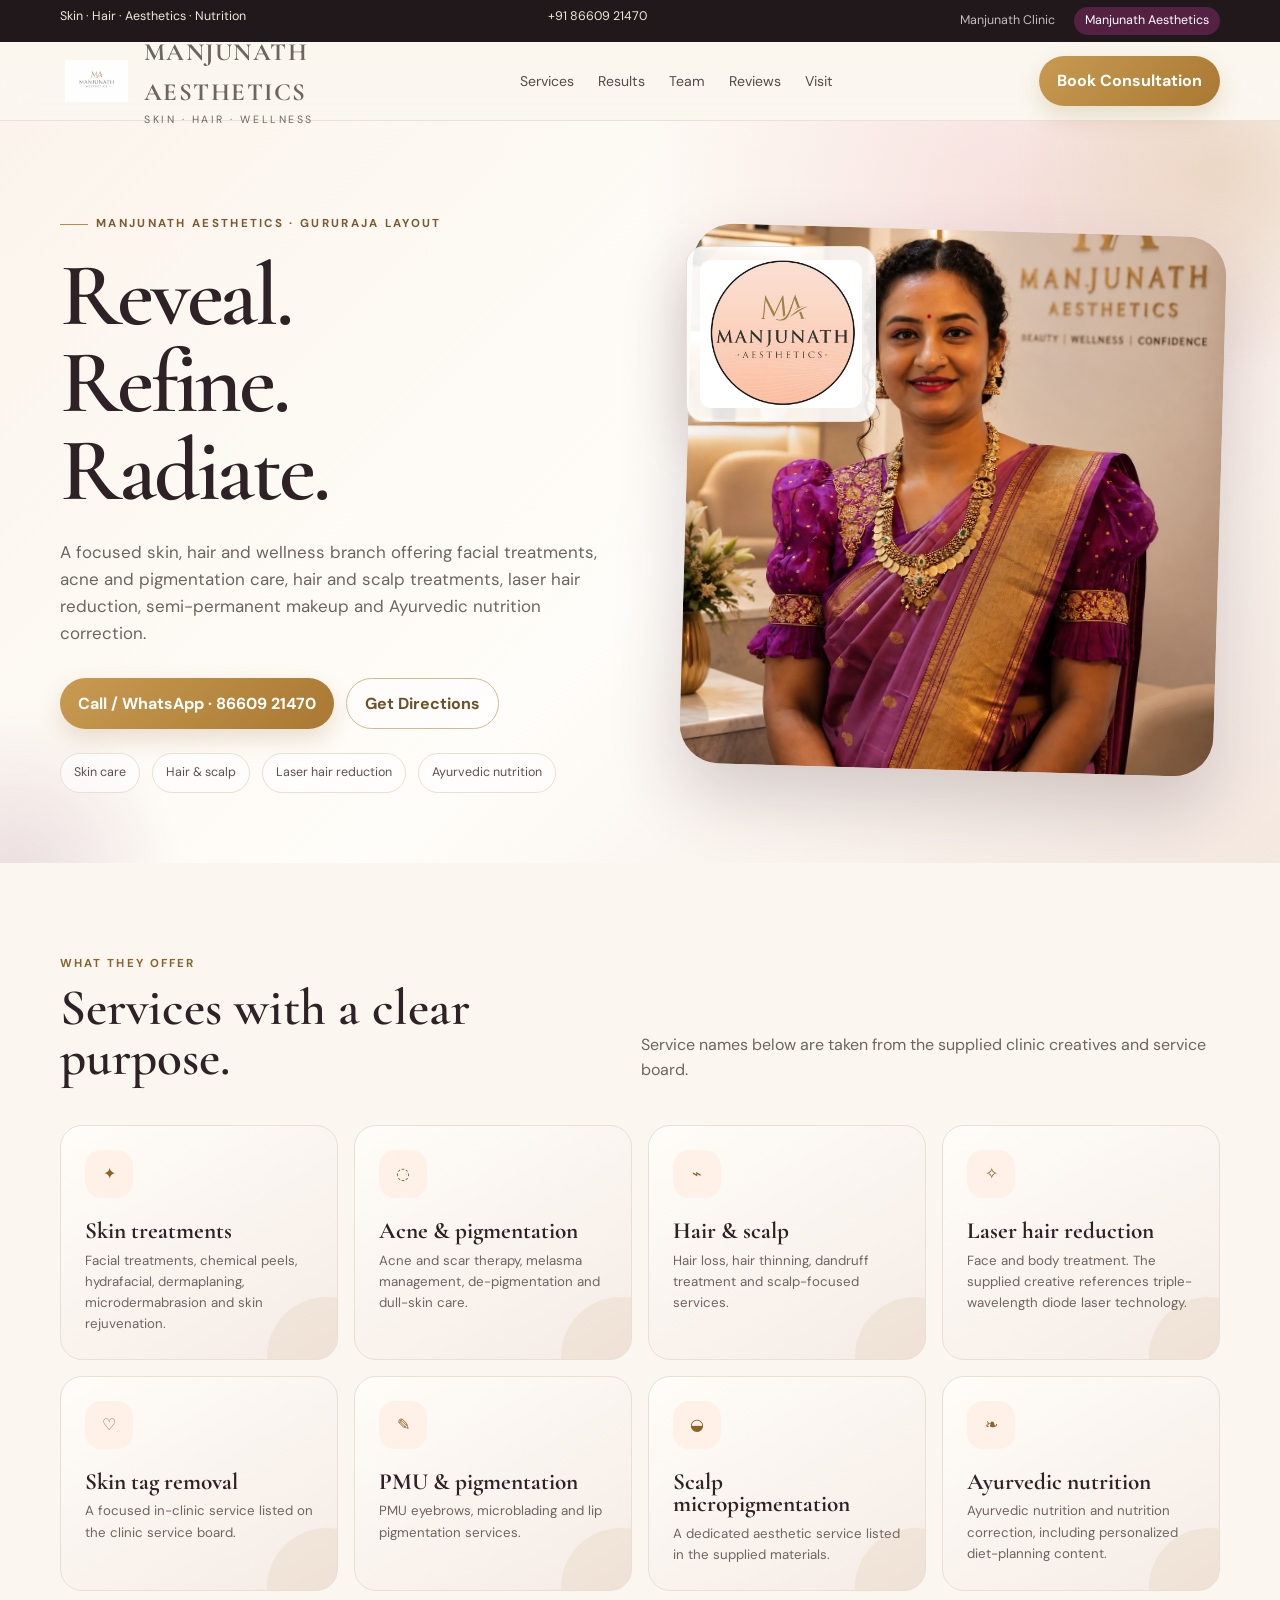
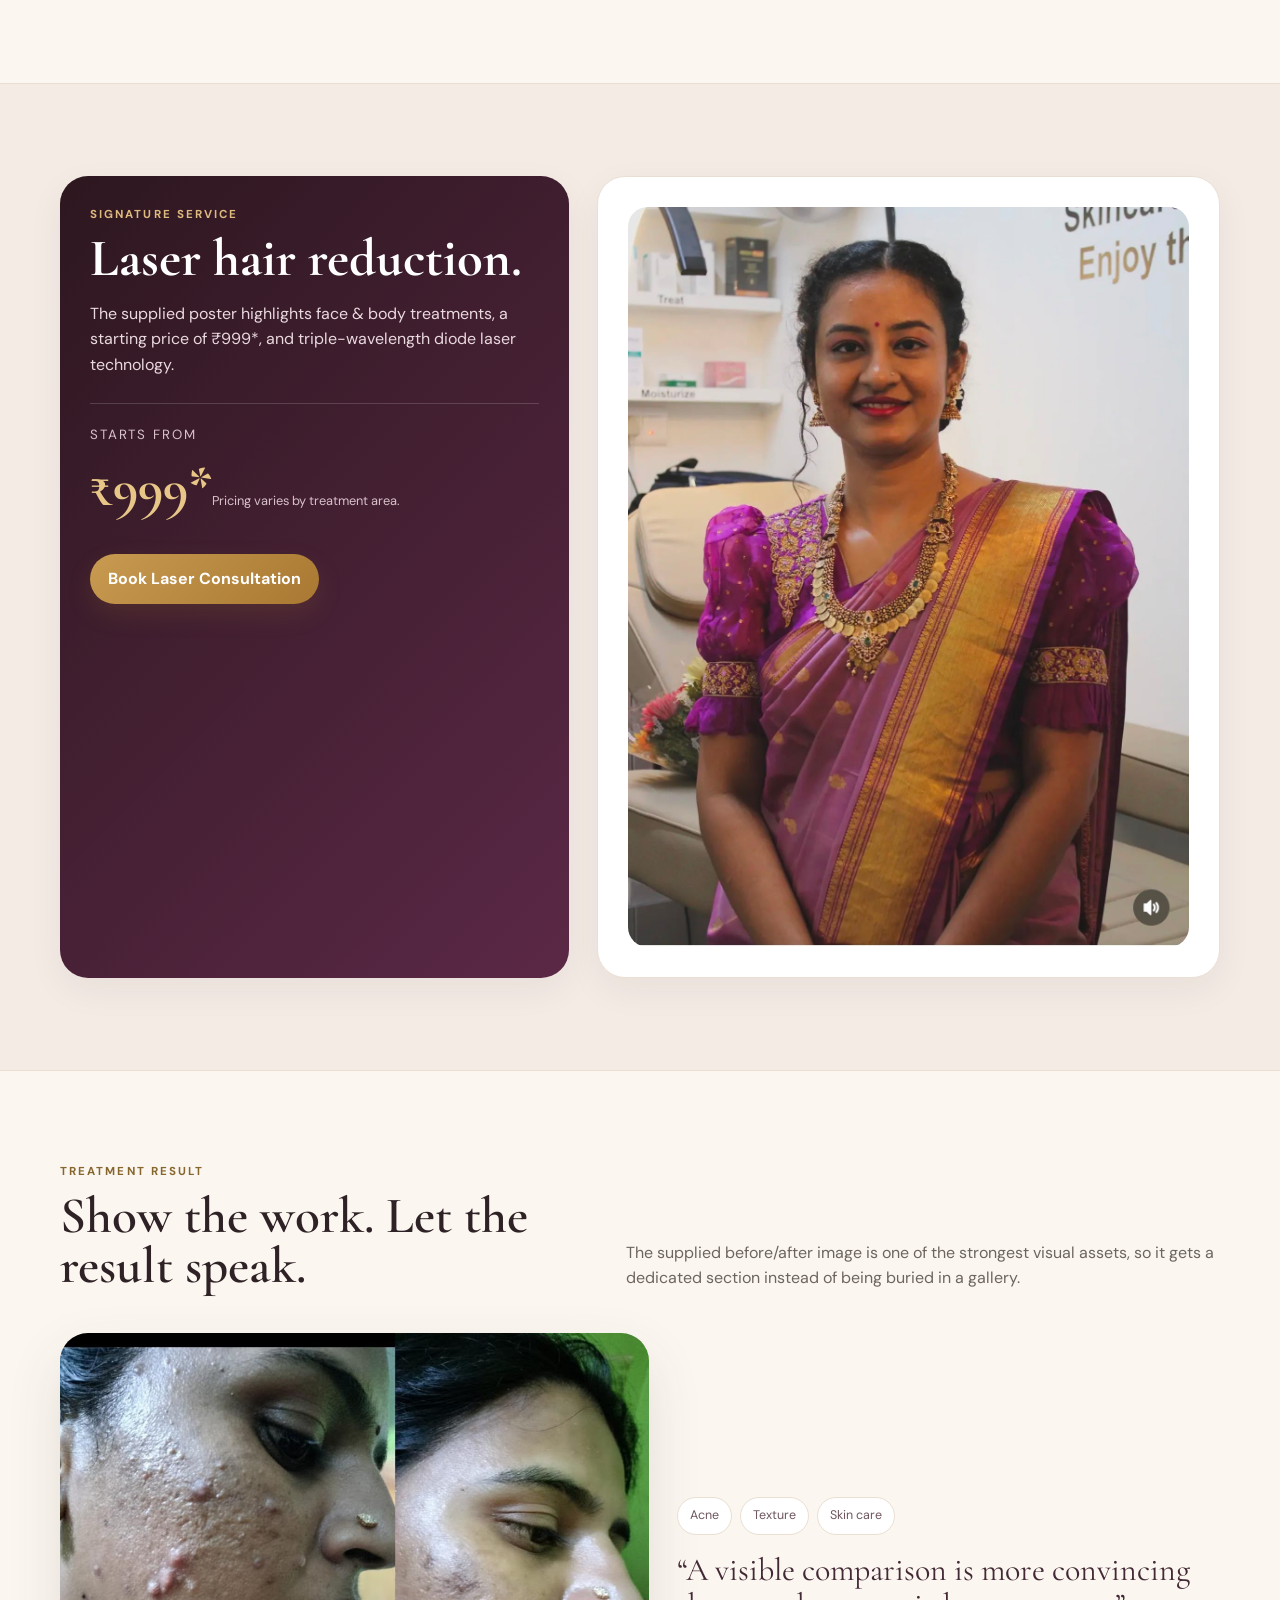
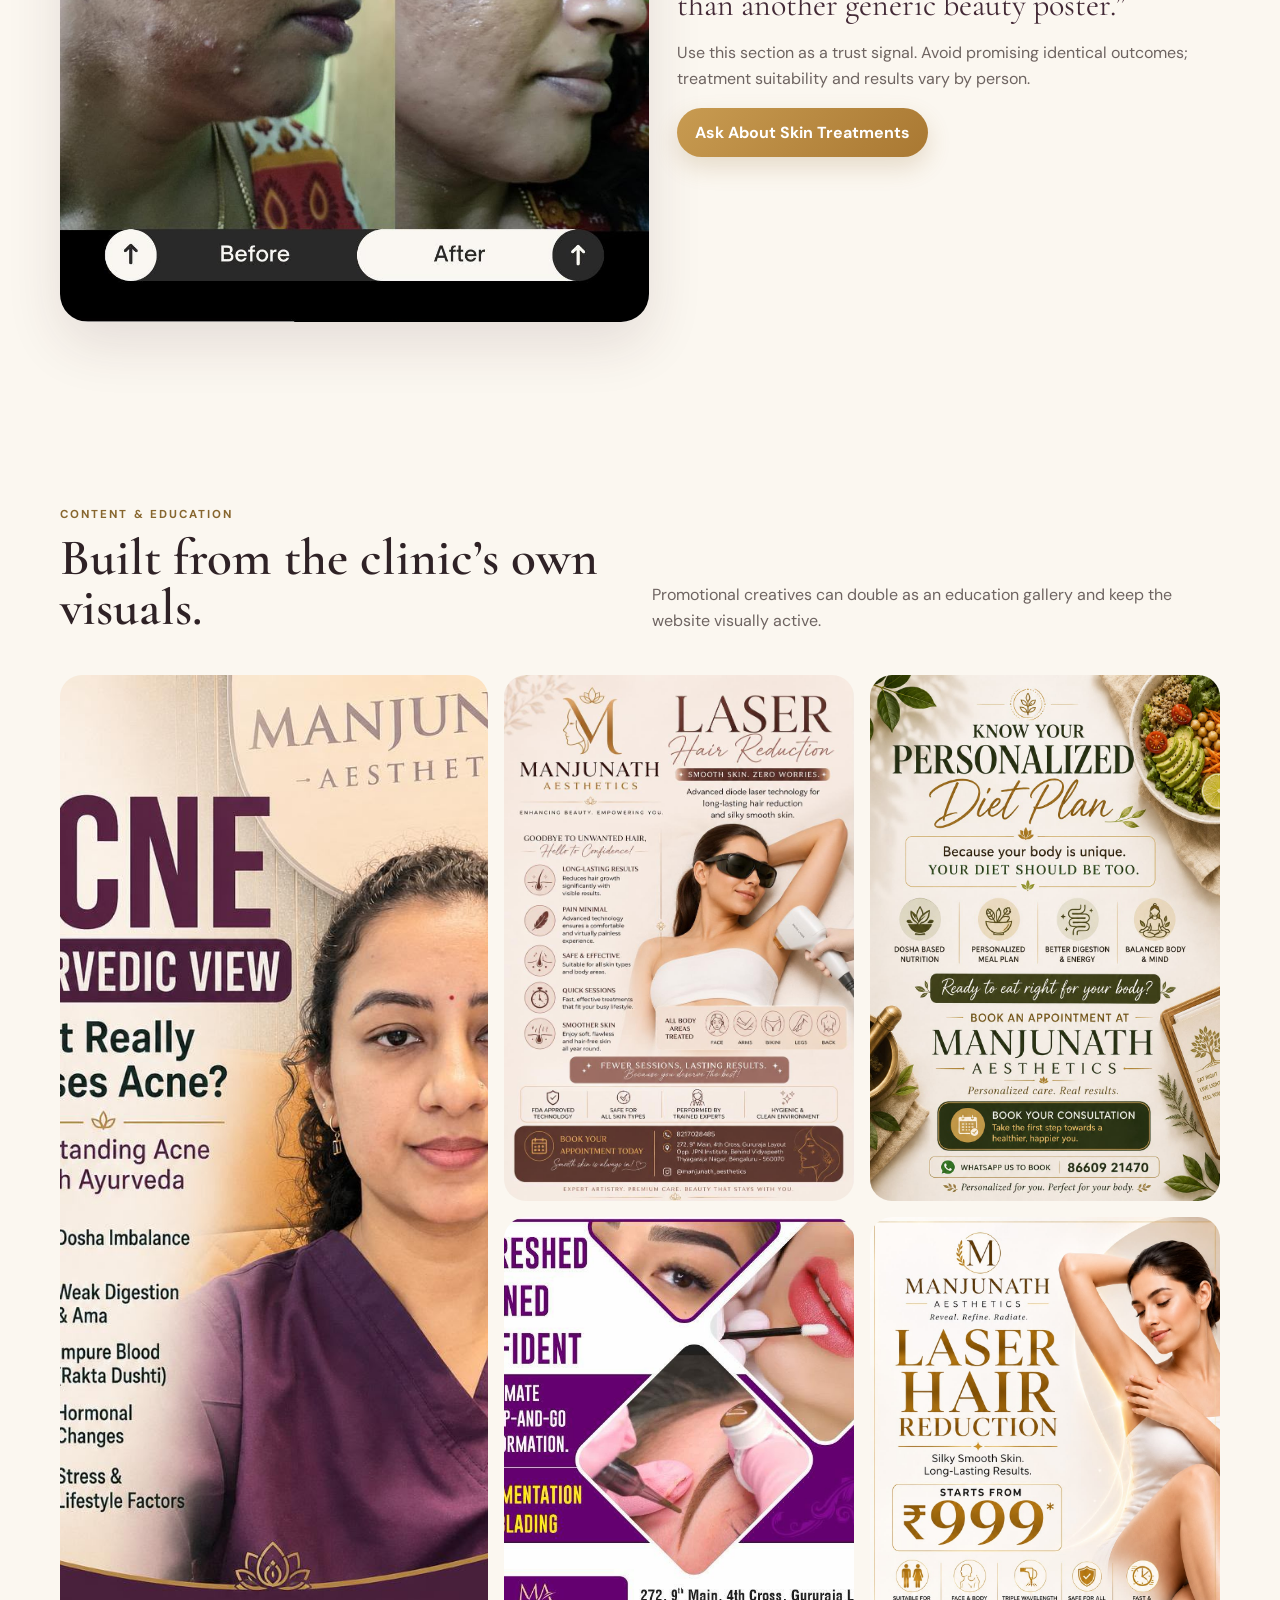
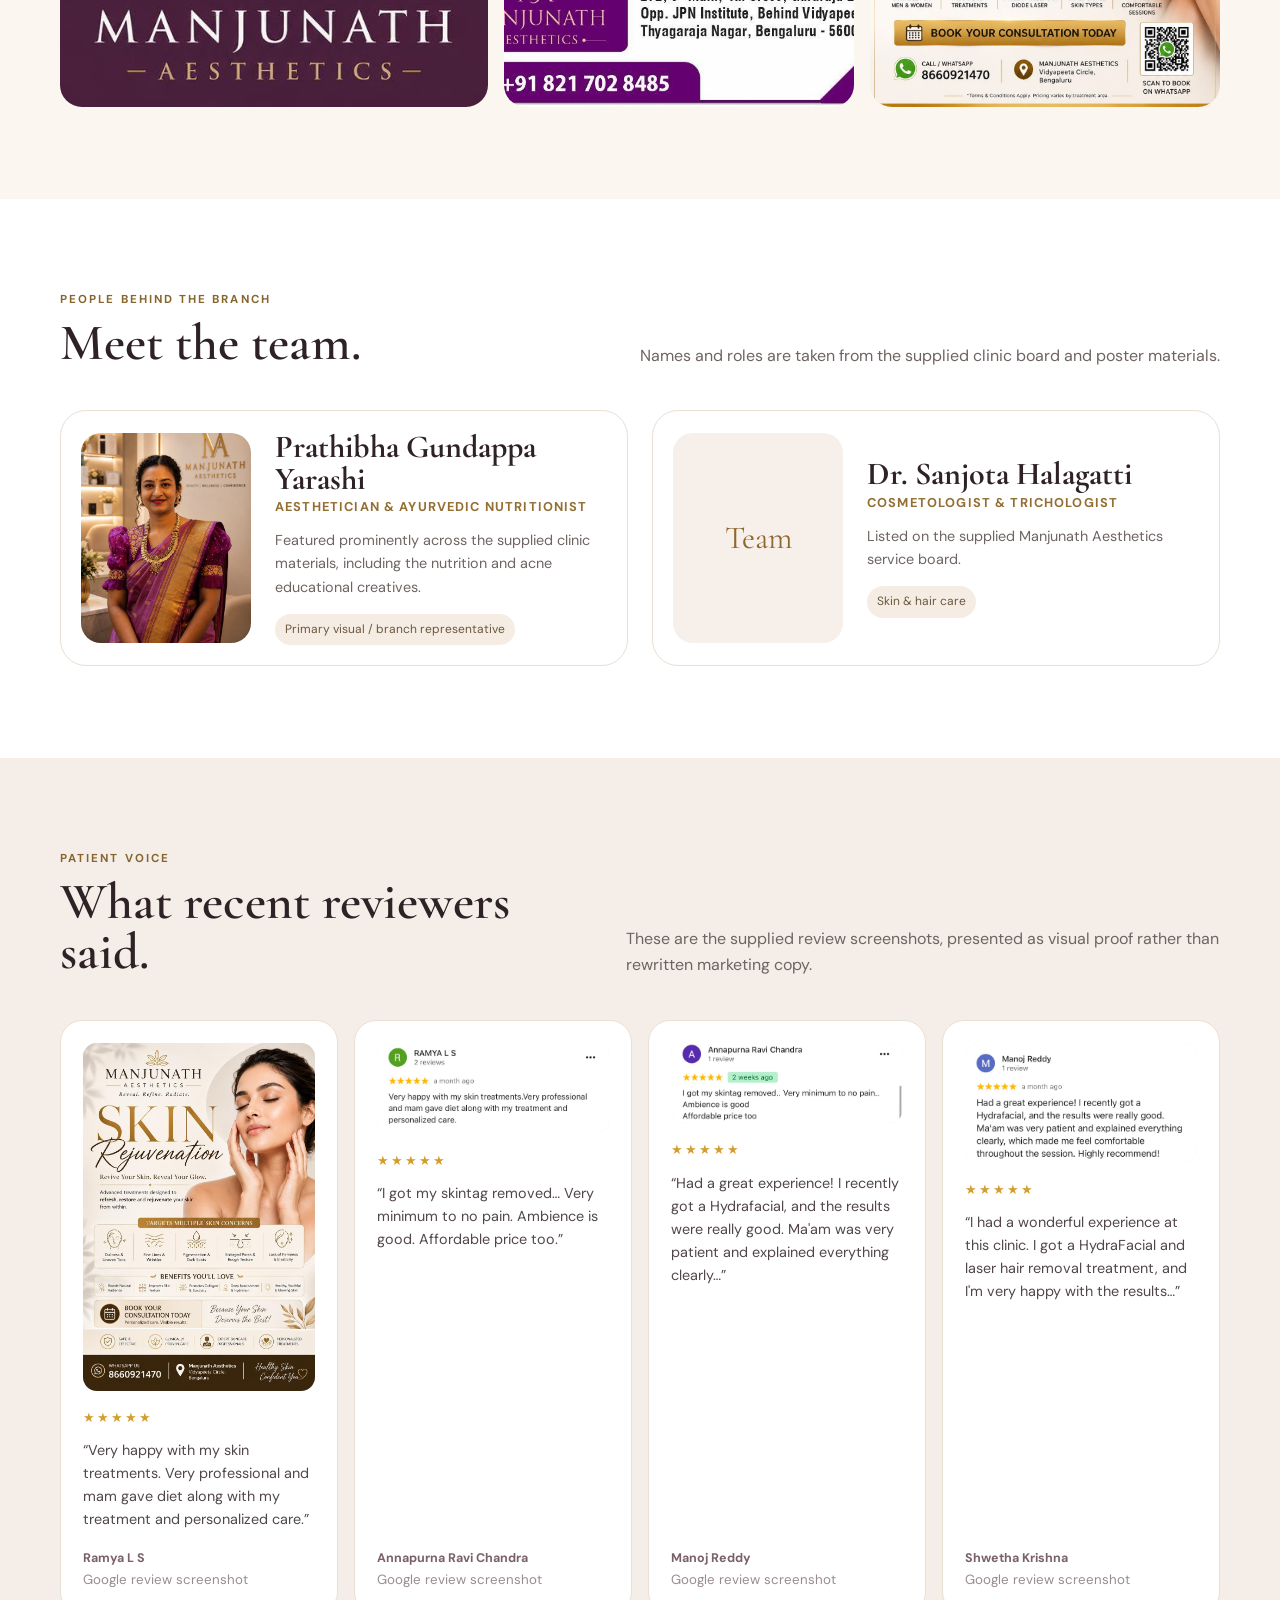
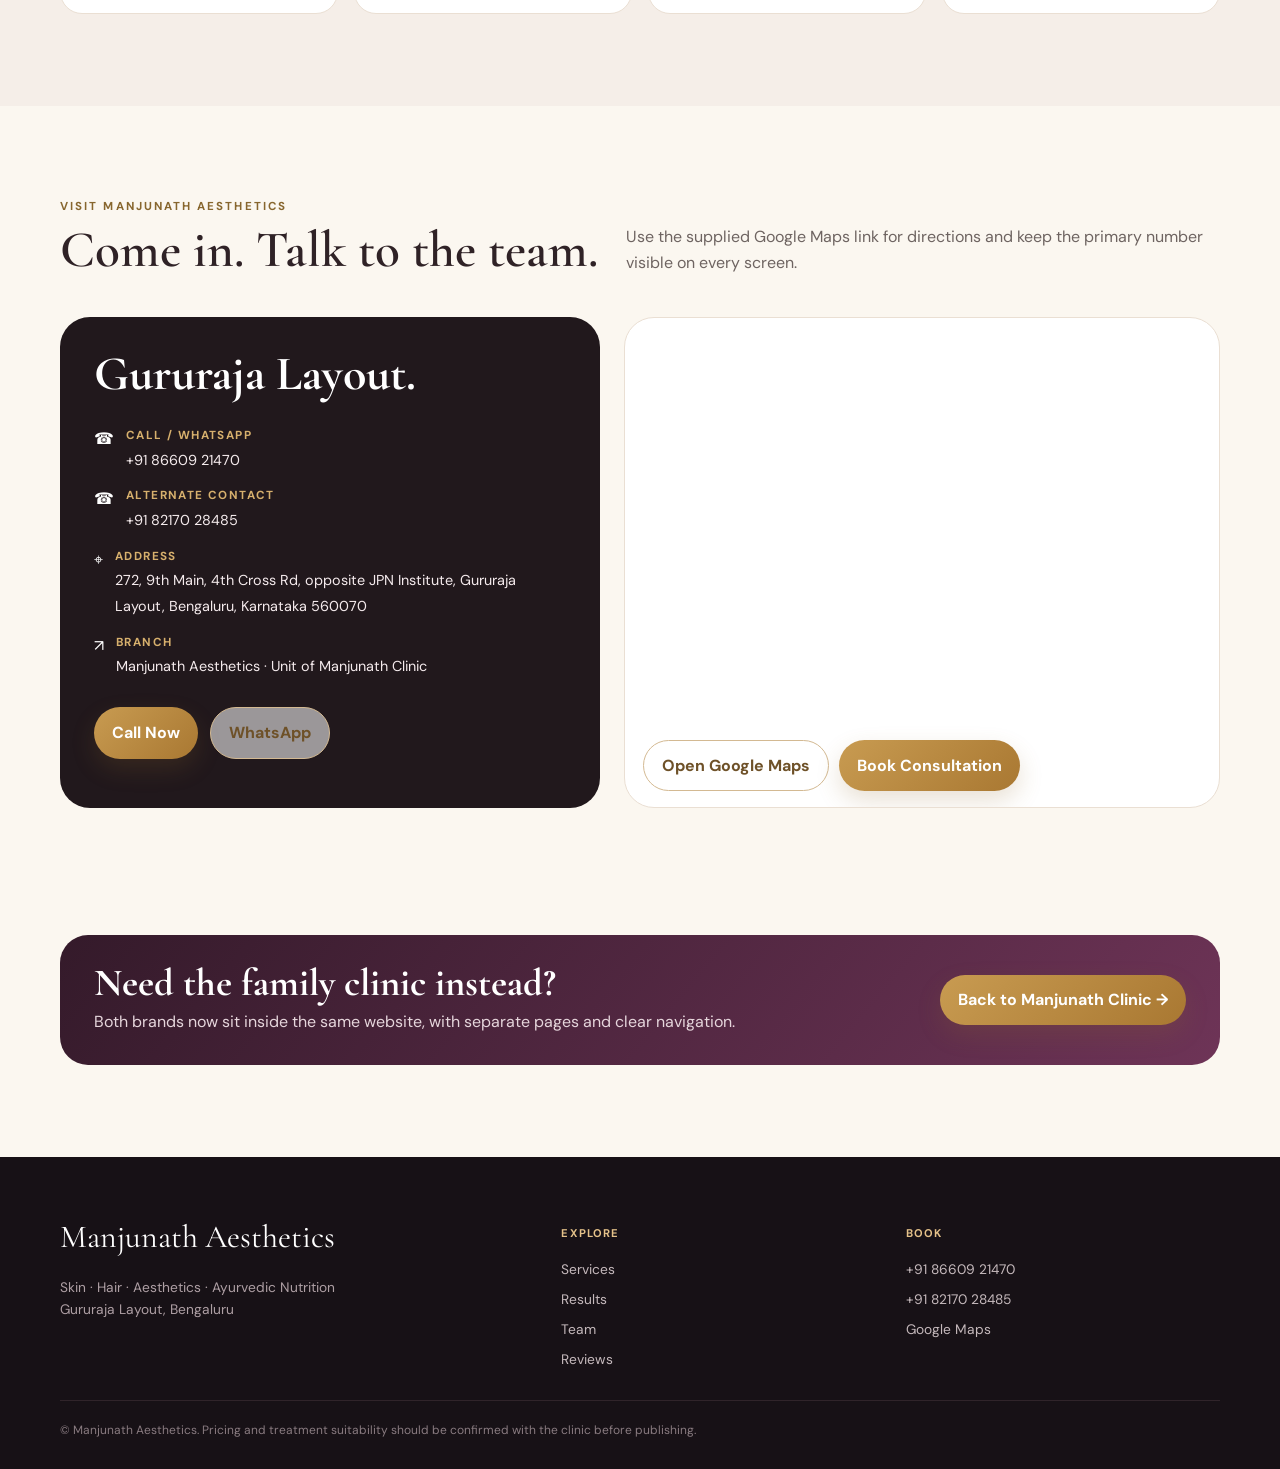
==== commit a509dc22: "Add files via upload" ====
--- a/aesthetics.html
+++ b/aesthetics.html
@@ -18,7 +18,7 @@
   <main>
     <section class="hero"><div class="container hero-grid">
       <div class="reveal"><div class="eyebrow">Manjunath Aesthetics · Gururaja Layout</div><h1>Reveal. Refine. Radiate.</h1><p class="lead">A focused skin, hair and wellness branch offering facial treatments, acne and pigmentation care, hair and scalp treatments, laser hair reduction, semi-permanent makeup and Ayurvedic nutrition correction.</p><div class="hero-actions"><a class="cta cta-gold" href="tel:+918660921470">Call / WhatsApp · 86609 21470</a><a class="cta cta-outline" href="https://maps.app.goo.gl/QVd2ho52H1RcroMB9?g_st=ic" target="_blank" rel="noopener">Get Directions</a></div><div class="hero-badges"><span class="hero-badge">Skin care</span><span class="hero-badge">Hair & scalp</span><span class="hero-badge">Laser hair reduction</span><span class="hero-badge">Ayurvedic nutrition</span></div></div>
-      <div class="hero-visual reveal"><div class="hero-logo-card"><img src="images2/aesthetics-logo-circle.jpg" alt="Manjunath Aesthetics"></div><div class="hero-photo"><img src="images2/prathibha-portrait.jpg" alt="Prathibha Gundappa Yarashi at Manjunath Aesthetics"></div><div class="floating-stat"><strong>₹999*</strong><span>Laser hair reduction · starting price shown in clinic creative</span></div></div>
+      <div class="hero-visual reveal"><div class="hero-logo-card"><img src="images2/aesthetics-logo-circle.jpg" alt="Manjunath Aesthetics"></div><div class="hero-photo"><img src="images2/prathibha-portrait.jpg" alt="Prathibha Gundappa Yarashi at Manjunath Aesthetics"></div></div>
     </div></section>
 
     <section id="services"><div class="container reveal"><div class="section-head"><div><div class="kicker">What they offer</div><h2>Services with a clear purpose.</h2></div><p>Service names below are taken from the supplied clinic creatives and service board.</p></div><div class="service-grid">
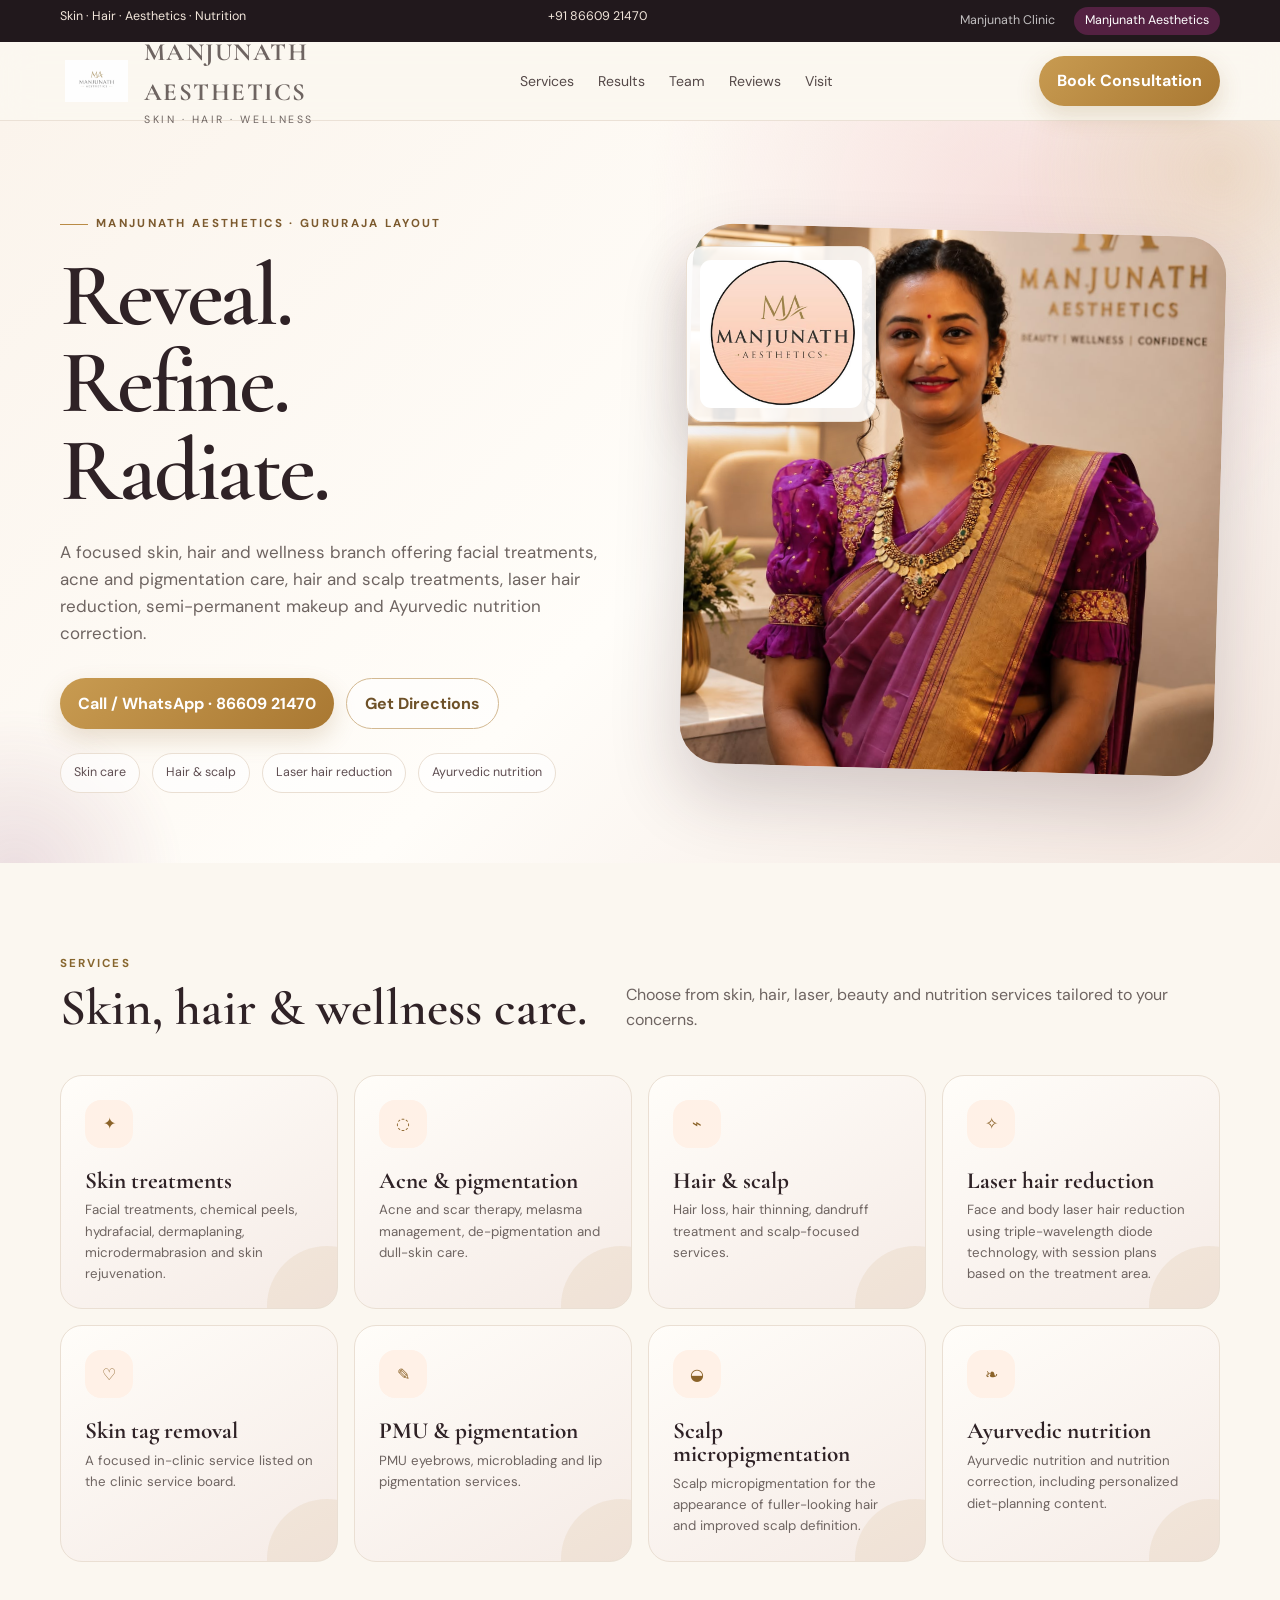
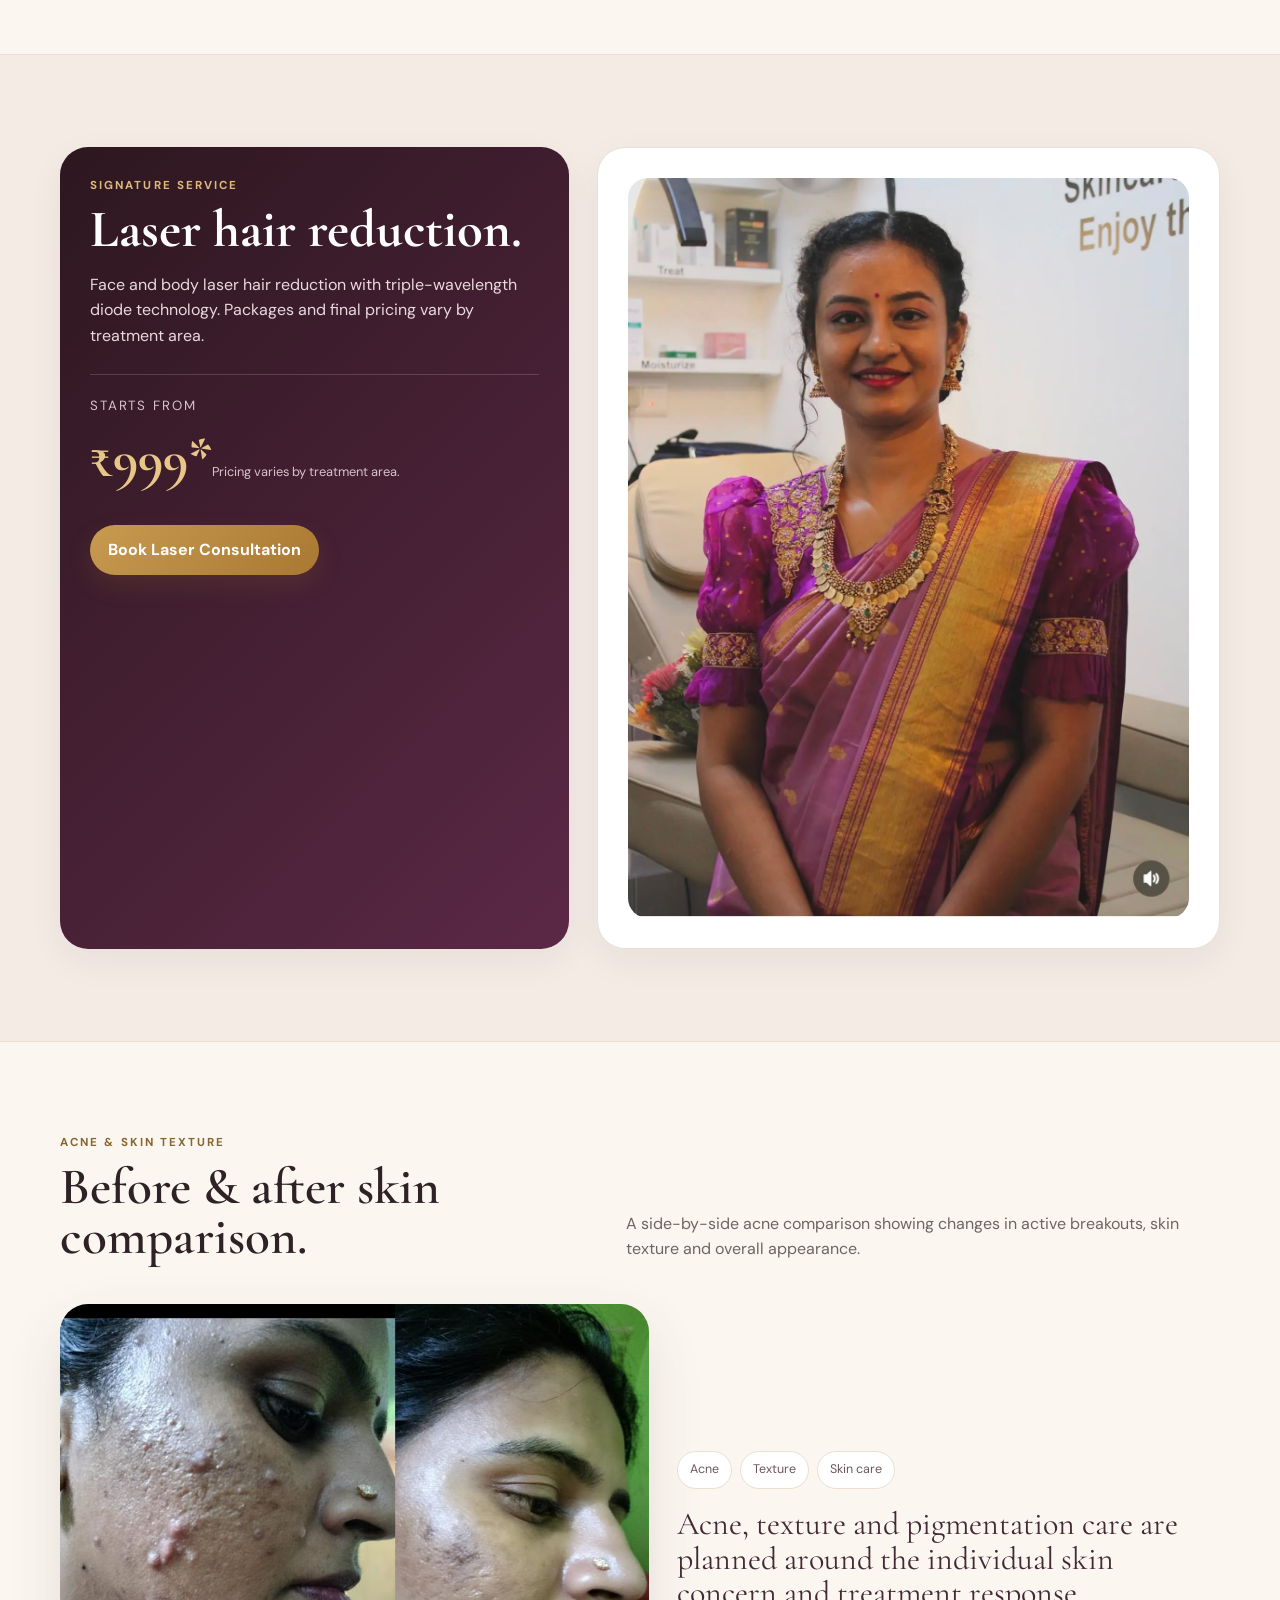
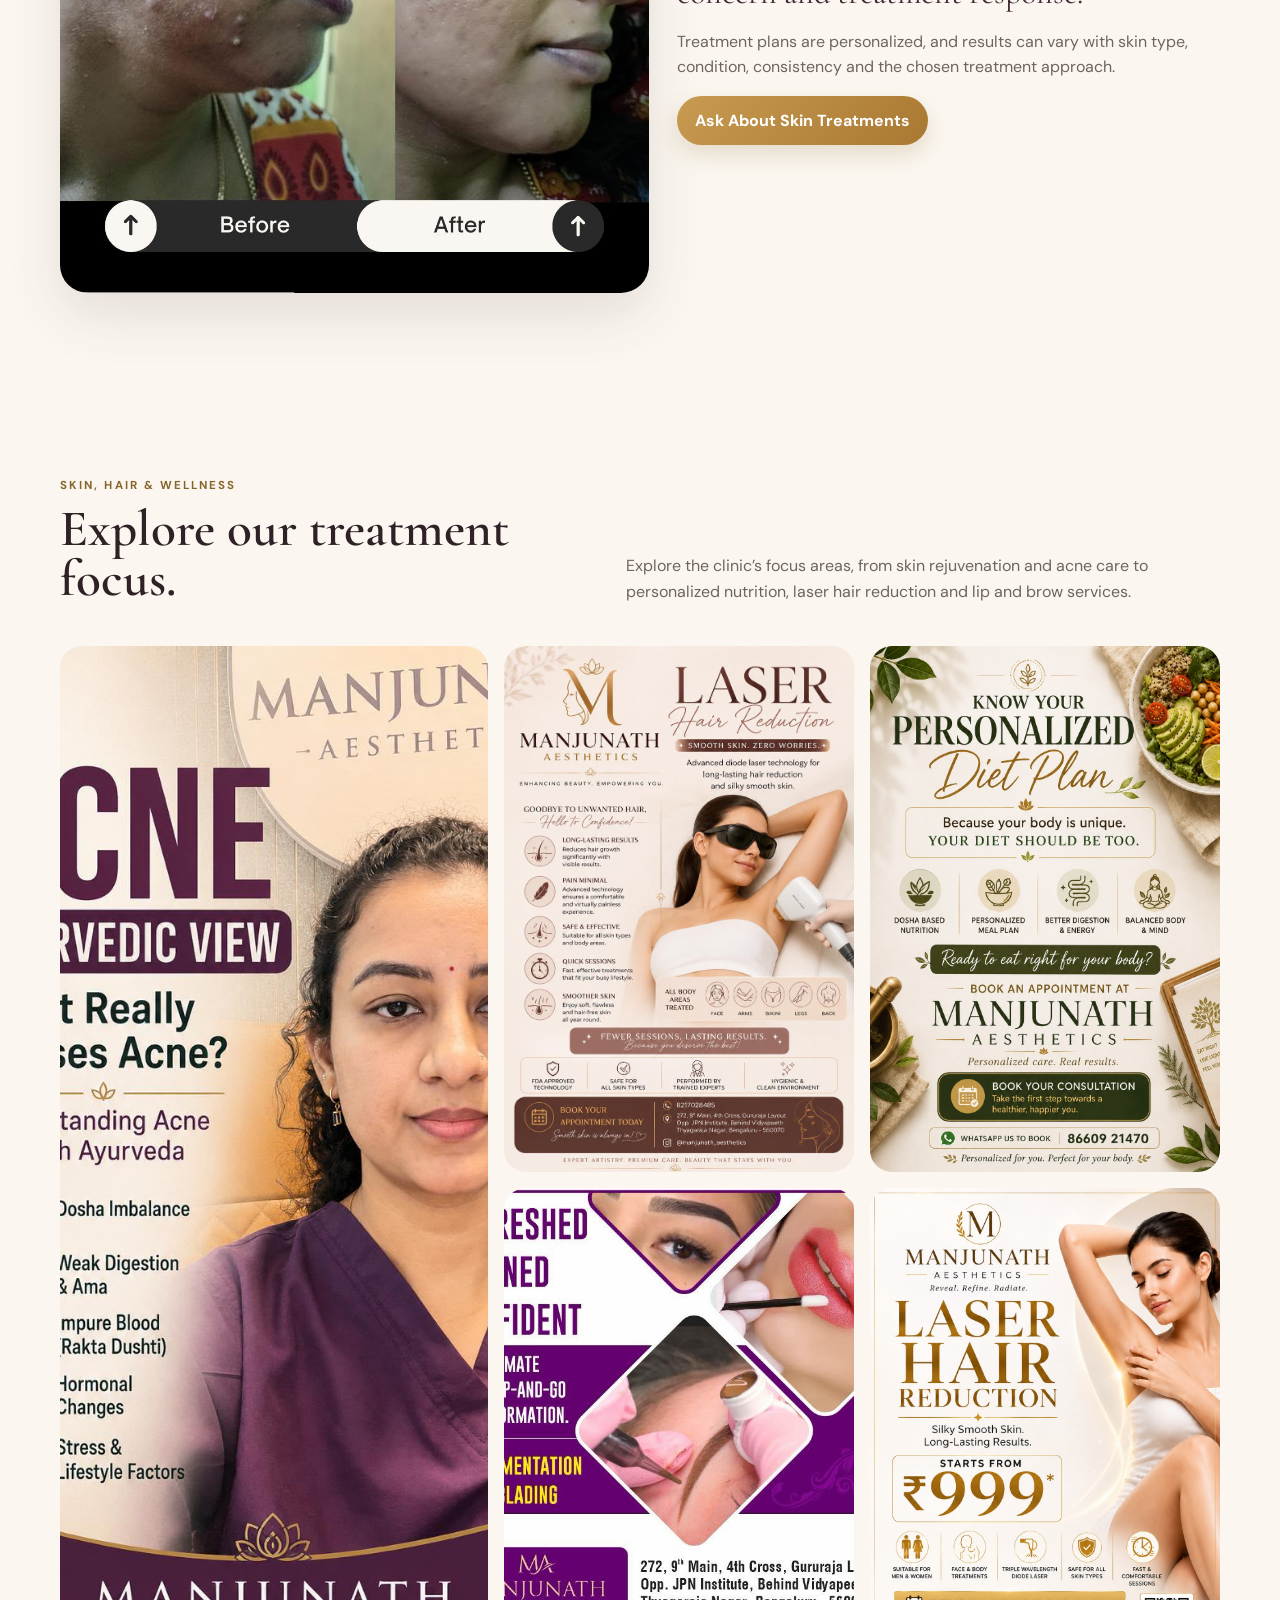
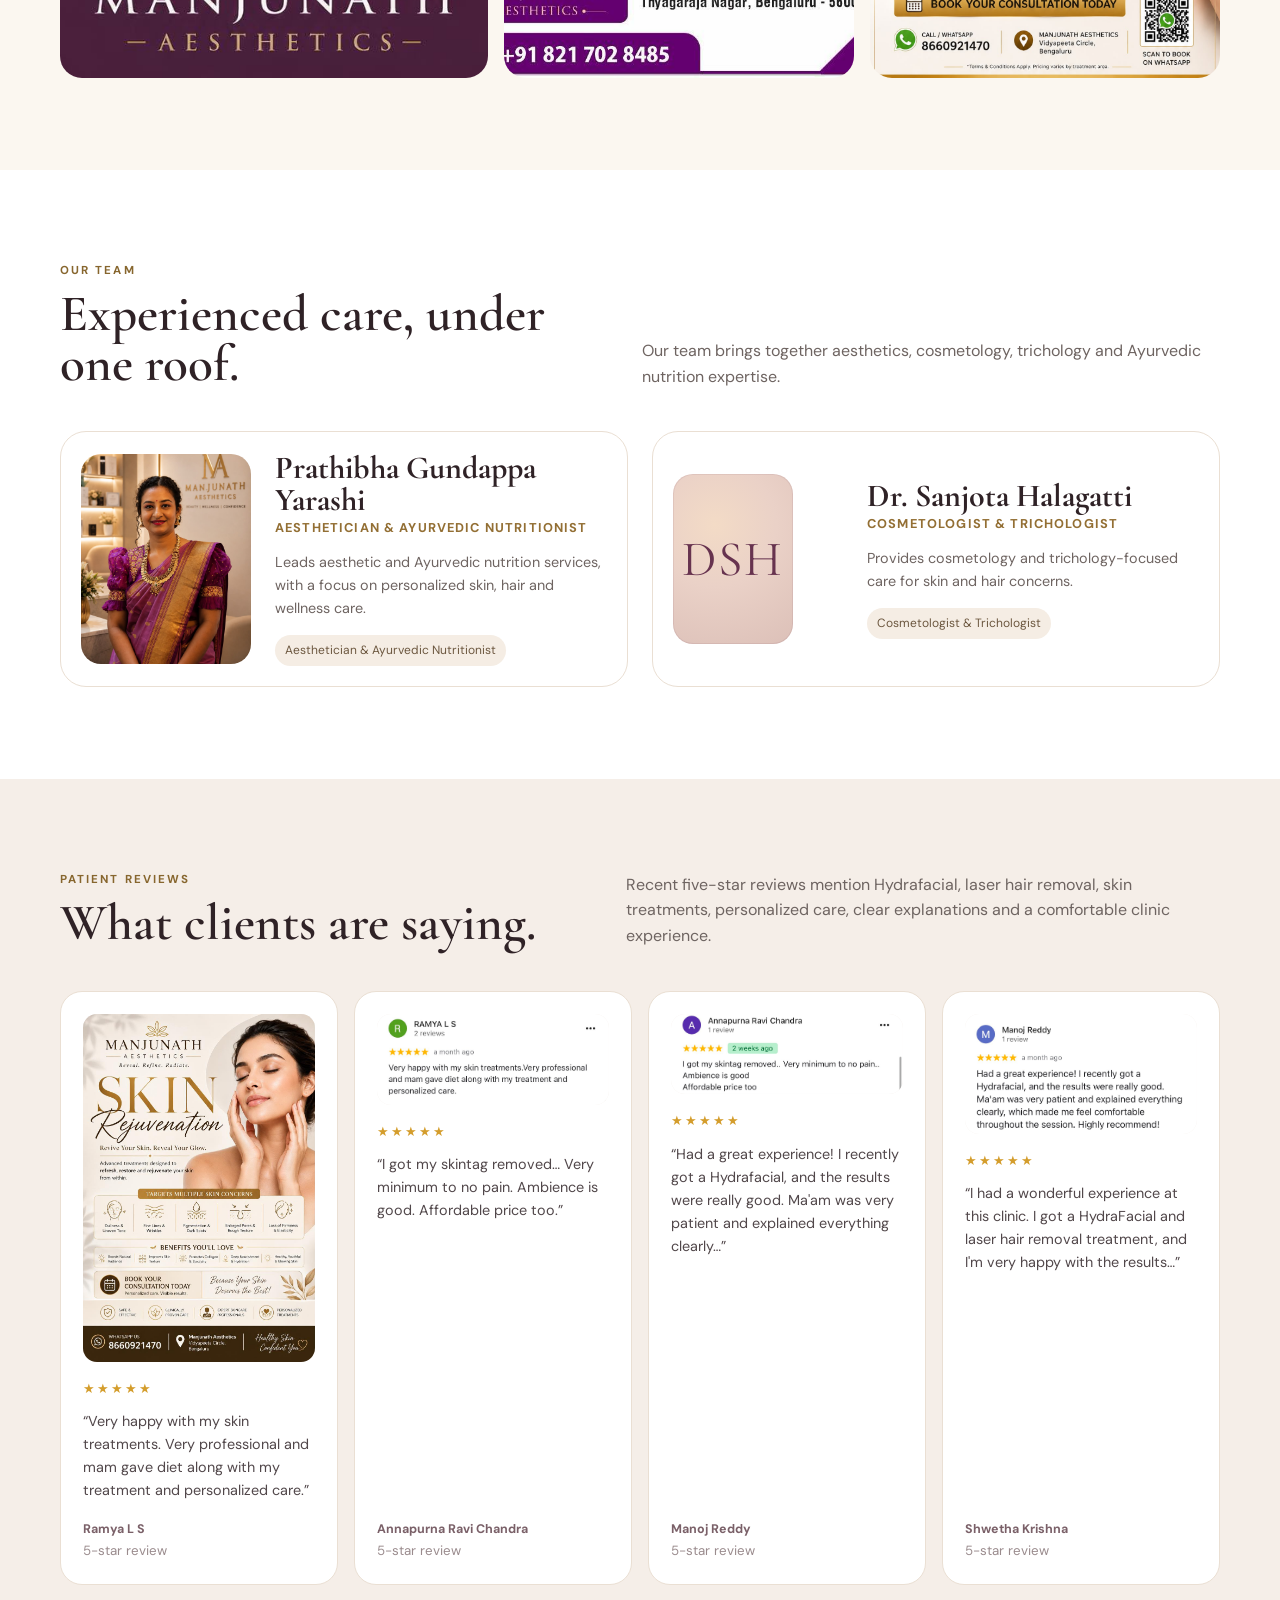
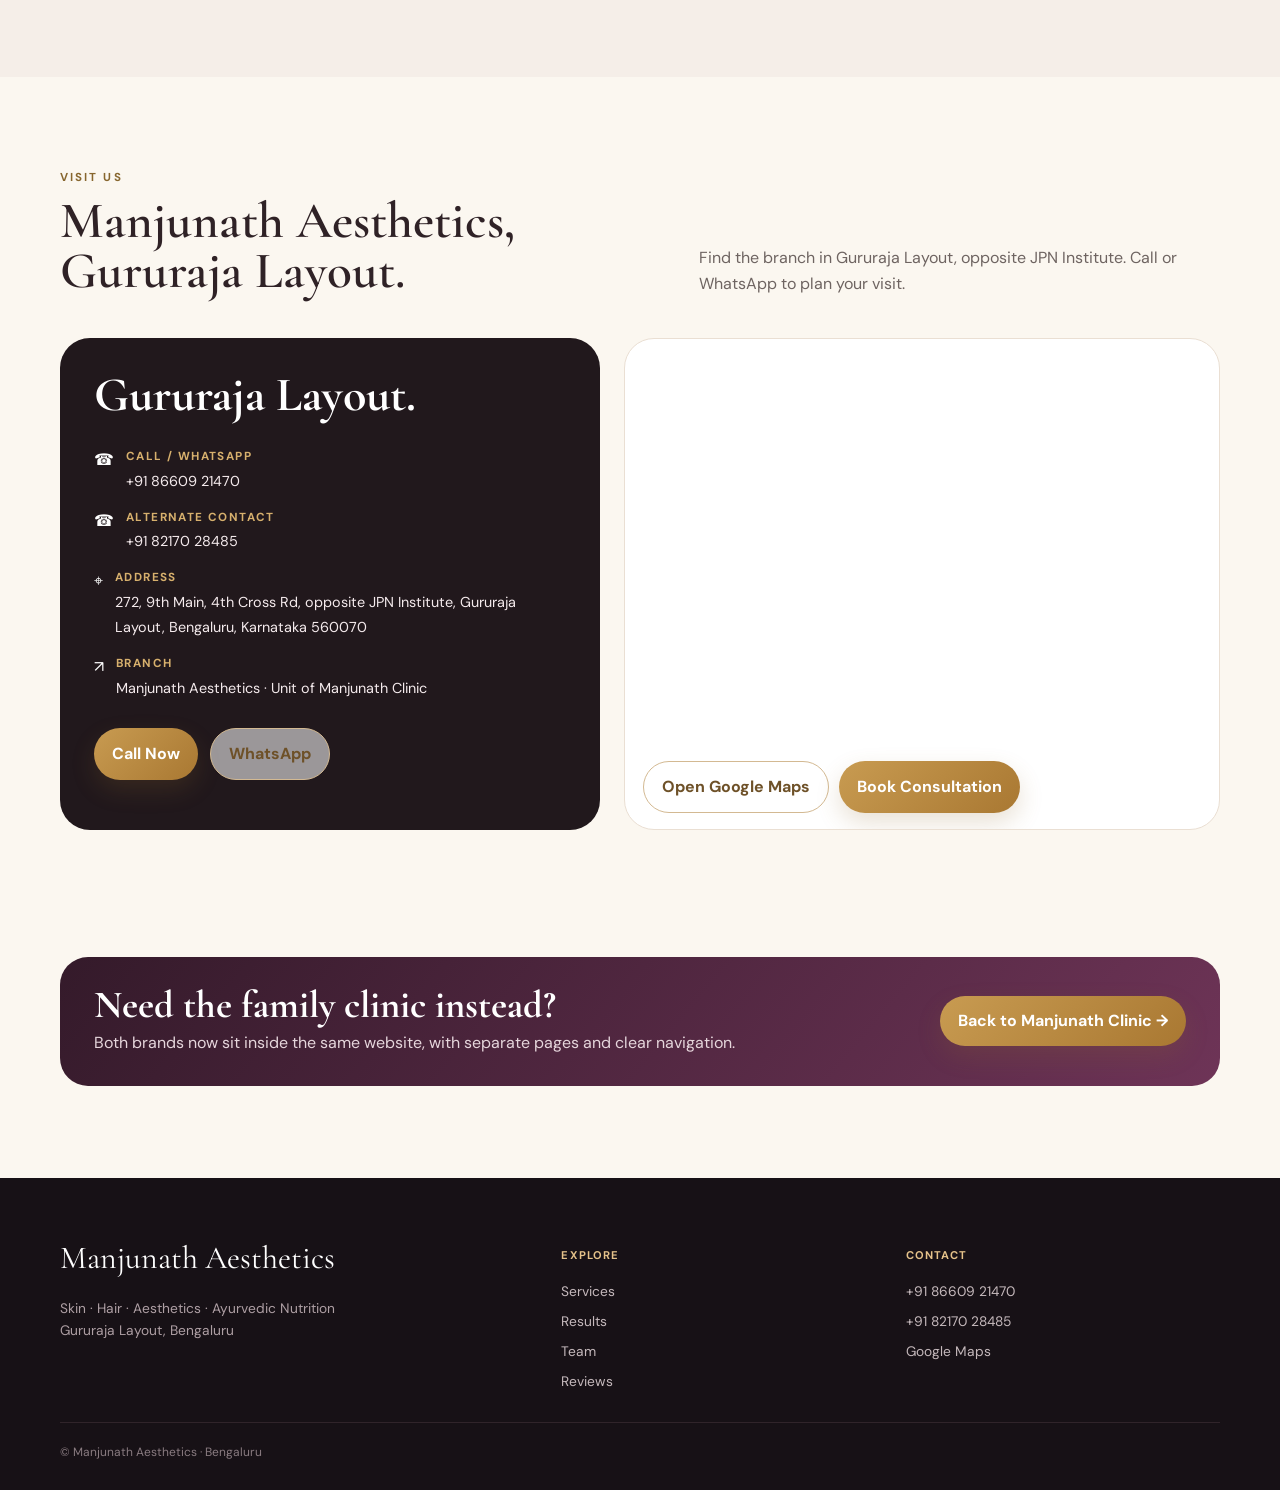
==== commit 2f8ce5cc: "Add files via upload" ====
--- a/aesthetics.html
+++ b/aesthetics.html
@@ -21,33 +21,33 @@
       <div class="hero-visual reveal"><div class="hero-logo-card"><img src="images2/aesthetics-logo-circle.jpg" alt="Manjunath Aesthetics"></div><div class="hero-photo"><img src="images2/prathibha-portrait.jpg" alt="Prathibha Gundappa Yarashi at Manjunath Aesthetics"></div></div>
     </div></section>
 
-    <section id="services"><div class="container reveal"><div class="section-head"><div><div class="kicker">What they offer</div><h2>Services with a clear purpose.</h2></div><p>Service names below are taken from the supplied clinic creatives and service board.</p></div><div class="service-grid">
+    <section id="services"><div class="container reveal"><div class="section-head"><div><div class="kicker">Services</div><h2>Skin, hair & wellness care.</h2></div><p>Choose from skin, hair, laser, beauty and nutrition services tailored to your concerns.</p></div><div class="service-grid">
       <article class="service-card"><div class="icon">✦</div><h3>Skin treatments</h3><p>Facial treatments, chemical peels, hydrafacial, dermaplaning, microdermabrasion and skin rejuvenation.</p></article>
       <article class="service-card"><div class="icon">◌</div><h3>Acne & pigmentation</h3><p>Acne and scar therapy, melasma management, de-pigmentation and dull-skin care.</p></article>
       <article class="service-card"><div class="icon">⌁</div><h3>Hair & scalp</h3><p>Hair loss, hair thinning, dandruff treatment and scalp-focused services.</p></article>
-      <article class="service-card"><div class="icon">✧</div><h3>Laser hair reduction</h3><p>Face and body treatment. The supplied creative references triple-wavelength diode laser technology.</p></article>
+      <article class="service-card"><div class="icon">✧</div><h3>Laser hair reduction</h3><p>Face and body laser hair reduction using triple-wavelength diode technology, with session plans based on the treatment area.</p></article>
       <article class="service-card"><div class="icon">♡</div><h3>Skin tag removal</h3><p>A focused in-clinic service listed on the clinic service board.</p></article>
       <article class="service-card"><div class="icon">✎</div><h3>PMU & pigmentation</h3><p>PMU eyebrows, microblading and lip pigmentation services.</p></article>
-      <article class="service-card"><div class="icon">◒</div><h3>Scalp micropigmentation</h3><p>A dedicated aesthetic service listed in the supplied materials.</p></article>
+      <article class="service-card"><div class="icon">◒</div><h3>Scalp micropigmentation</h3><p>Scalp micropigmentation for the appearance of fuller-looking hair and improved scalp definition.</p></article>
       <article class="service-card"><div class="icon">❧</div><h3>Ayurvedic nutrition</h3><p>Ayurvedic nutrition and nutrition correction, including personalized diet-planning content.</p></article>
     </div></div></section>
 
-    <section style="background:#f4ebe5;border-block:1px solid var(--line)"><div class="container reveal"><div class="split"><div class="panel dark"><div class="kicker" style="color:#dfba7f">Signature service</div><h2 style="font-size:3.3rem">Laser hair reduction.</h2><p style="margin-top:16px">The supplied poster highlights face & body treatments, a starting price of ₹999*, and triple-wavelength diode laser technology.</p><div class="mini-price"><small>Starts from</small><strong>₹999*</strong><span>Pricing varies by treatment area.</span></div><div style="margin-top:22px"><a class="cta cta-gold" href="tel:+918660921470">Book Laser Consultation</a></div></div><div class="panel"><img src="images2/laser-hair-999.jpg" alt="Laser hair reduction promotional poster" style="height:100%;width:100%;object-fit:cover;border-radius:20px"></div></div></div></section>
+    <section style="background:#f4ebe5;border-block:1px solid var(--line)"><div class="container reveal"><div class="split"><div class="panel dark"><div class="kicker" style="color:#dfba7f">Signature service</div><h2 style="font-size:3.3rem">Laser hair reduction.</h2><p style="margin-top:16px">Face and body laser hair reduction with triple-wavelength diode technology. Packages and final pricing vary by treatment area.</p><div class="mini-price"><small>Starts from</small><strong>₹999*</strong><span>Pricing varies by treatment area.</span></div><div style="margin-top:22px"><a class="cta cta-gold" href="tel:+918660921470">Book Laser Consultation</a></div></div><div class="panel"><img src="images2/laser-hair-999.jpg" alt="Laser hair reduction promotional poster" style="height:100%;width:100%;object-fit:cover;border-radius:20px"></div></div></div></section>
 
-    <section id="results"><div class="container reveal"><div class="section-head"><div><div class="kicker">Treatment result</div><h2>Show the work. Let the result speak.</h2></div><p>The supplied before/after image is one of the strongest visual assets, so it gets a dedicated section instead of being buried in a gallery.</p></div><div class="before-after"><div class="ba-img"><img src="images2/acne-before-after.jpg" alt="Before and after acne treatment comparison"></div><div class="ba-copy"><div class="tag-row"><span class="tag">Acne</span><span class="tag">Texture</span><span class="tag">Skin care</span></div><div class="quote">“A visible comparison is more convincing than another generic beauty poster.”</div><p class="section-note">Use this section as a trust signal. Avoid promising identical outcomes; treatment suitability and results vary by person.</p><a class="cta cta-gold" href="tel:+918660921470">Ask About Skin Treatments</a></div></div></div></section>
+    <section id="results"><div class="container reveal"><div class="section-head"><div><div class="kicker">Acne & skin texture</div><h2>Before & after skin comparison.</h2></div><p>A side-by-side acne comparison showing changes in active breakouts, skin texture and overall appearance.</p></div><div class="before-after"><div class="ba-img"><img src="images2/acne-before-after.jpg" alt="Before and after acne treatment comparison"></div><div class="ba-copy"><div class="tag-row"><span class="tag">Acne</span><span class="tag">Texture</span><span class="tag">Skin care</span></div><div class="quote">Acne, texture and pigmentation care are planned around the individual skin concern and treatment response.</div><p class="section-note">Treatment plans are personalized, and results can vary with skin type, condition, consistency and the chosen treatment approach.</p><a class="cta cta-gold" href="tel:+918660921470">Ask About Skin Treatments</a></div></div></div></section>
 
-    <section><div class="container reveal"><div class="section-head"><div><div class="kicker">Content & education</div><h2>Built from the clinic’s own visuals.</h2></div><p>Promotional creatives can double as an education gallery and keep the website visually active.</p></div><div class="gallery"><div class="gallery-item tall"><img src="images2/skin-rejuvenation.jpg" alt="Skin rejuvenation promotional creative"></div><div class="gallery-item"><img src="images2/acne-ayurveda.jpg" alt="Acne Ayurveda educational creative"></div><div class="gallery-item"><img src="images2/diet-plan.jpg" alt="Personalized diet plan creative"></div><div class="gallery-item"><img src="images2/laser-hair.jpg" alt="Laser hair reduction creative"></div><div class="gallery-item"><img src="images2/lip-brow.jpg" alt="Lip pigmentation and microblading creative"></div></div></div></section>
+    <section><div class="container reveal"><div class="section-head"><div><div class="kicker">Skin, hair & wellness</div><h2>Explore our treatment focus.</h2></div><p>Explore the clinic’s focus areas, from skin rejuvenation and acne care to personalized nutrition, laser hair reduction and lip and brow services.</p></div><div class="gallery"><div class="gallery-item tall"><img src="images2/skin-rejuvenation.jpg" alt="Skin rejuvenation promotional creative"></div><div class="gallery-item"><img src="images2/acne-ayurveda.jpg" alt="Acne Ayurveda educational creative"></div><div class="gallery-item"><img src="images2/diet-plan.jpg" alt="Personalized diet plan creative"></div><div class="gallery-item"><img src="images2/laser-hair.jpg" alt="Laser hair reduction creative"></div><div class="gallery-item"><img src="images2/lip-brow.jpg" alt="Lip pigmentation and microblading creative"></div></div></div></section>
 
-    <section id="team" style="background:#fff"><div class="container reveal"><div class="section-head"><div><div class="kicker">People behind the branch</div><h2>Meet the team.</h2></div><p>Names and roles are taken from the supplied clinic board and poster materials.</p></div><div class="team-grid"><article class="person"><img src="images2/prathibha-portrait.jpg" alt="Prathibha Gundappa Yarashi"><div><h3>Prathibha Gundappa Yarashi</h3><div class="role">Aesthetician & Ayurvedic Nutritionist</div><p>Featured prominently across the supplied clinic materials, including the nutrition and acne educational creatives.</p><span class="note">Primary visual / branch representative</span></div></article><article class="person"><div style="display:grid;place-items:center;background:#f7efe9;border-radius:20px;min-height:210px;font-family:'Cormorant Garamond',serif;font-size:2rem;color:#8f6730">Team</div><div><h3>Dr. Sanjota Halagatti</h3><div class="role">Cosmetologist & Trichologist</div><p>Listed on the supplied Manjunath Aesthetics service board.</p><span class="note">Skin & hair care</span></div></article></div></div></section>
+    <section id="team" style="background:#fff"><div class="container reveal"><div class="section-head"><div><div class="kicker">Our team</div><h2>Experienced care, under one roof.</h2></div><p>Our team brings together aesthetics, cosmetology, trichology and Ayurvedic nutrition expertise.</p></div><div class="team-grid"><article class="person"><img src="images2/prathibha-portrait.jpg" alt="Prathibha Gundappa Yarashi"><div><h3>Prathibha Gundappa Yarashi</h3><div class="role">Aesthetician & Ayurvedic Nutritionist</div><p>Leads aesthetic and Ayurvedic nutrition services, with a focus on personalized skin, hair and wellness care.</p><span class="note">Aesthetician & Ayurvedic Nutritionist</span></div></article><article class="person"><div class="person-mark">DSH</div><div><h3>Dr. Sanjota Halagatti</h3><div class="role">Cosmetologist & Trichologist</div><p>Provides cosmetology and trichology-focused care for skin and hair concerns.</p><span class="note">Cosmetologist & Trichologist</span></div></article></div></div></section>
 
-    <section id="reviews" style="background:#f5eee8"><div class="container reveal"><div class="section-head"><div><div class="kicker">Patient voice</div><h2>What recent reviewers said.</h2></div><p>These are the supplied review screenshots, presented as visual proof rather than rewritten marketing copy.</p></div><div class="testimonials"><article class="review"><img src="images2/review-ramya.jpg" alt="Review from Ramya L S"><div class="stars">★★★★★</div><p>“Very happy with my skin treatments. Very professional and mam gave diet along with my treatment and personalized care.”</p><strong>Ramya L S</strong><small>Google review screenshot</small></article><article class="review"><img src="images2/review-annapurna.jpg" alt="Review from Annapurna Ravi Chandra"><div class="stars">★★★★★</div><p>“I got my skintag removed… Very minimum to no pain. Ambience is good. Affordable price too.”</p><strong>Annapurna Ravi Chandra</strong><small>Google review screenshot</small></article><article class="review"><img src="images2/review-manoj.jpg" alt="Review from Manoj Reddy"><div class="stars">★★★★★</div><p>“Had a great experience! I recently got a Hydrafacial, and the results were really good. Ma'am was very patient and explained everything clearly…”</p><strong>Manoj Reddy</strong><small>Google review screenshot</small></article><article class="review"><img src="images2/review-shwetha.jpg" alt="Review from Shwetha Krishna"><div class="stars">★★★★★</div><p>“I had a wonderful experience at this clinic. I got a HydraFacial and laser hair removal treatment, and I'm very happy with the results…”</p><strong>Shwetha Krishna</strong><small>Google review screenshot</small></article></div></div></section>
+    <section id="reviews" style="background:#f5eee8"><div class="container reveal"><div class="section-head"><div><div class="kicker">Patient reviews</div><h2>What clients are saying.</h2></div><p>Recent five-star reviews mention Hydrafacial, laser hair removal, skin treatments, personalized care, clear explanations and a comfortable clinic experience.</p></div><div class="testimonials"><article class="review"><img src="images2/review-ramya.jpg" alt="Review from Ramya L S"><div class="stars">★★★★★</div><p>“Very happy with my skin treatments. Very professional and mam gave diet along with my treatment and personalized care.”</p><strong>Ramya L S</strong><small>5-star review</small></article><article class="review"><img src="images2/review-annapurna.jpg" alt="Review from Annapurna Ravi Chandra"><div class="stars">★★★★★</div><p>“I got my skintag removed… Very minimum to no pain. Ambience is good. Affordable price too.”</p><strong>Annapurna Ravi Chandra</strong><small>5-star review</small></article><article class="review"><img src="images2/review-manoj.jpg" alt="Review from Manoj Reddy"><div class="stars">★★★★★</div><p>“Had a great experience! I recently got a Hydrafacial, and the results were really good. Ma'am was very patient and explained everything clearly…”</p><strong>Manoj Reddy</strong><small>5-star review</small></article><article class="review"><img src="images2/review-shwetha.jpg" alt="Review from Shwetha Krishna"><div class="stars">★★★★★</div><p>“I had a wonderful experience at this clinic. I got a HydraFacial and laser hair removal treatment, and I'm very happy with the results…”</p><strong>Shwetha Krishna</strong><small>5-star review</small></article></div></div></section>
 
-    <section id="visit"><div class="container reveal"><div class="section-head"><div><div class="kicker">Visit Manjunath Aesthetics</div><h2>Come in. Talk to the team.</h2></div><p>Use the supplied Google Maps link for directions and keep the primary number visible on every screen.</p></div><div class="contact-wrap"><div class="contact-card"><h2>Gururaja Layout.</h2><div class="contact-list"><div class="contact-line"><div>☎</div><div><b>Call / WhatsApp</b><span>+91 86609 21470</span></div></div><div class="contact-line"><div>☎</div><div><b>Alternate contact</b><span>+91 82170 28485</span></div></div><div class="contact-line"><div>⌖</div><div><b>Address</b><span>272, 9th Main, 4th Cross Rd, opposite JPN Institute, Gururaja Layout, Bengaluru, Karnataka 560070</span></div></div><div class="contact-line"><div>↗</div><div><b>Branch</b><span>Manjunath Aesthetics · Unit of Manjunath Clinic</span></div></div></div><div class="hero-actions"><a class="cta cta-gold" href="tel:+918660921470">Call Now</a><a class="cta cta-outline" href="https://wa.me/918660921470" target="_blank" rel="noopener">WhatsApp</a></div></div><div class="map-card"><iframe loading="lazy" src="https://maps.google.com/maps?q=Manjunath%20Aesthetics%20272%209th%20Main%204th%20Cross%20Gururaja%20Layout%20Bengaluru&t=&z=16&ie=UTF8&iwloc=&output=embed" title="Manjunath Aesthetics map"></iframe><div class="map-actions"><a class="cta cta-outline" href="https://maps.app.goo.gl/QVd2ho52H1RcroMB9?g_st=ic" target="_blank" rel="noopener">Open Google Maps</a><a class="cta cta-gold" href="tel:+918660921470">Book Consultation</a></div></div></div></div></section>
+    <section id="visit"><div class="container reveal"><div class="section-head"><div><div class="kicker">Visit us</div><h2>Manjunath Aesthetics, Gururaja Layout.</h2></div><p>Find the branch in Gururaja Layout, opposite JPN Institute. Call or WhatsApp to plan your visit.</p></div><div class="contact-wrap"><div class="contact-card"><h2>Gururaja Layout.</h2><div class="contact-list"><div class="contact-line"><div>☎</div><div><b>Call / WhatsApp</b><span>+91 86609 21470</span></div></div><div class="contact-line"><div>☎</div><div><b>Alternate contact</b><span>+91 82170 28485</span></div></div><div class="contact-line"><div>⌖</div><div><b>Address</b><span>272, 9th Main, 4th Cross Rd, opposite JPN Institute, Gururaja Layout, Bengaluru, Karnataka 560070</span></div></div><div class="contact-line"><div>↗</div><div><b>Branch</b><span>Manjunath Aesthetics · Unit of Manjunath Clinic</span></div></div></div><div class="hero-actions"><a class="cta cta-gold" href="tel:+918660921470">Call Now</a><a class="cta cta-outline" href="https://wa.me/918660921470" target="_blank" rel="noopener">WhatsApp</a></div></div><div class="map-card"><iframe loading="lazy" src="https://maps.google.com/maps?q=Manjunath%20Aesthetics%20272%209th%20Main%204th%20Cross%20Gururaja%20Layout%20Bengaluru&t=&z=16&ie=UTF8&iwloc=&output=embed" title="Manjunath Aesthetics map"></iframe><div class="map-actions"><a class="cta cta-outline" href="https://maps.app.goo.gl/QVd2ho52H1RcroMB9?g_st=ic" target="_blank" rel="noopener">Open Google Maps</a><a class="cta cta-gold" href="tel:+918660921470">Book Consultation</a></div></div></div></div></section>
 
     <section style="padding-top:35px"><div class="container reveal"><div class="switch-banner"><div><h3>Need the family clinic instead?</h3><p>Both brands now sit inside the same website, with separate pages and clear navigation.</p></div><a class="cta cta-gold" href="index.html">Back to Manjunath Clinic →</a></div></div></section>
   </main>
 
-  <footer><div class="container foot-grid"><div><div class="foot-brand">Manjunath Aesthetics</div><p>Skin · Hair · Aesthetics · Ayurvedic Nutrition<br>Gururaja Layout, Bengaluru</p></div><div><h4>Explore</h4><div class="foot-links"><a href="#services">Services</a><a href="#results">Results</a><a href="#team">Team</a><a href="#reviews">Reviews</a></div></div><div><h4>Book</h4><div class="foot-links"><a href="tel:+918660921470">+91 86609 21470</a><a href="tel:+918217028485">+91 82170 28485</a><a href="https://maps.app.goo.gl/QVd2ho52H1RcroMB9?g_st=ic" target="_blank" rel="noopener">Google Maps</a></div></div></div><div class="container copyright">© Manjunath Aesthetics. Pricing and treatment suitability should be confirmed with the clinic before publishing.</div></footer>
+  <footer><div class="container foot-grid"><div><div class="foot-brand">Manjunath Aesthetics</div><p>Skin · Hair · Aesthetics · Ayurvedic Nutrition<br>Gururaja Layout, Bengaluru</p></div><div><h4>Explore</h4><div class="foot-links"><a href="#services">Services</a><a href="#results">Results</a><a href="#team">Team</a><a href="#reviews">Reviews</a></div></div><div><h4>Contact</h4><div class="foot-links"><a href="tel:+918660921470">+91 86609 21470</a><a href="tel:+918217028485">+91 82170 28485</a><a href="https://maps.app.goo.gl/QVd2ho52H1RcroMB9?g_st=ic" target="_blank" rel="noopener">Google Maps</a></div></div></div><div class="container copyright">© Manjunath Aesthetics · Bengaluru</div></footer>
   <div class="sticky-book"><a href="tel:+918660921470">☎ Call / WhatsApp · 86609 21470</a></div>
   <script src="script.js"></script>
 </body>
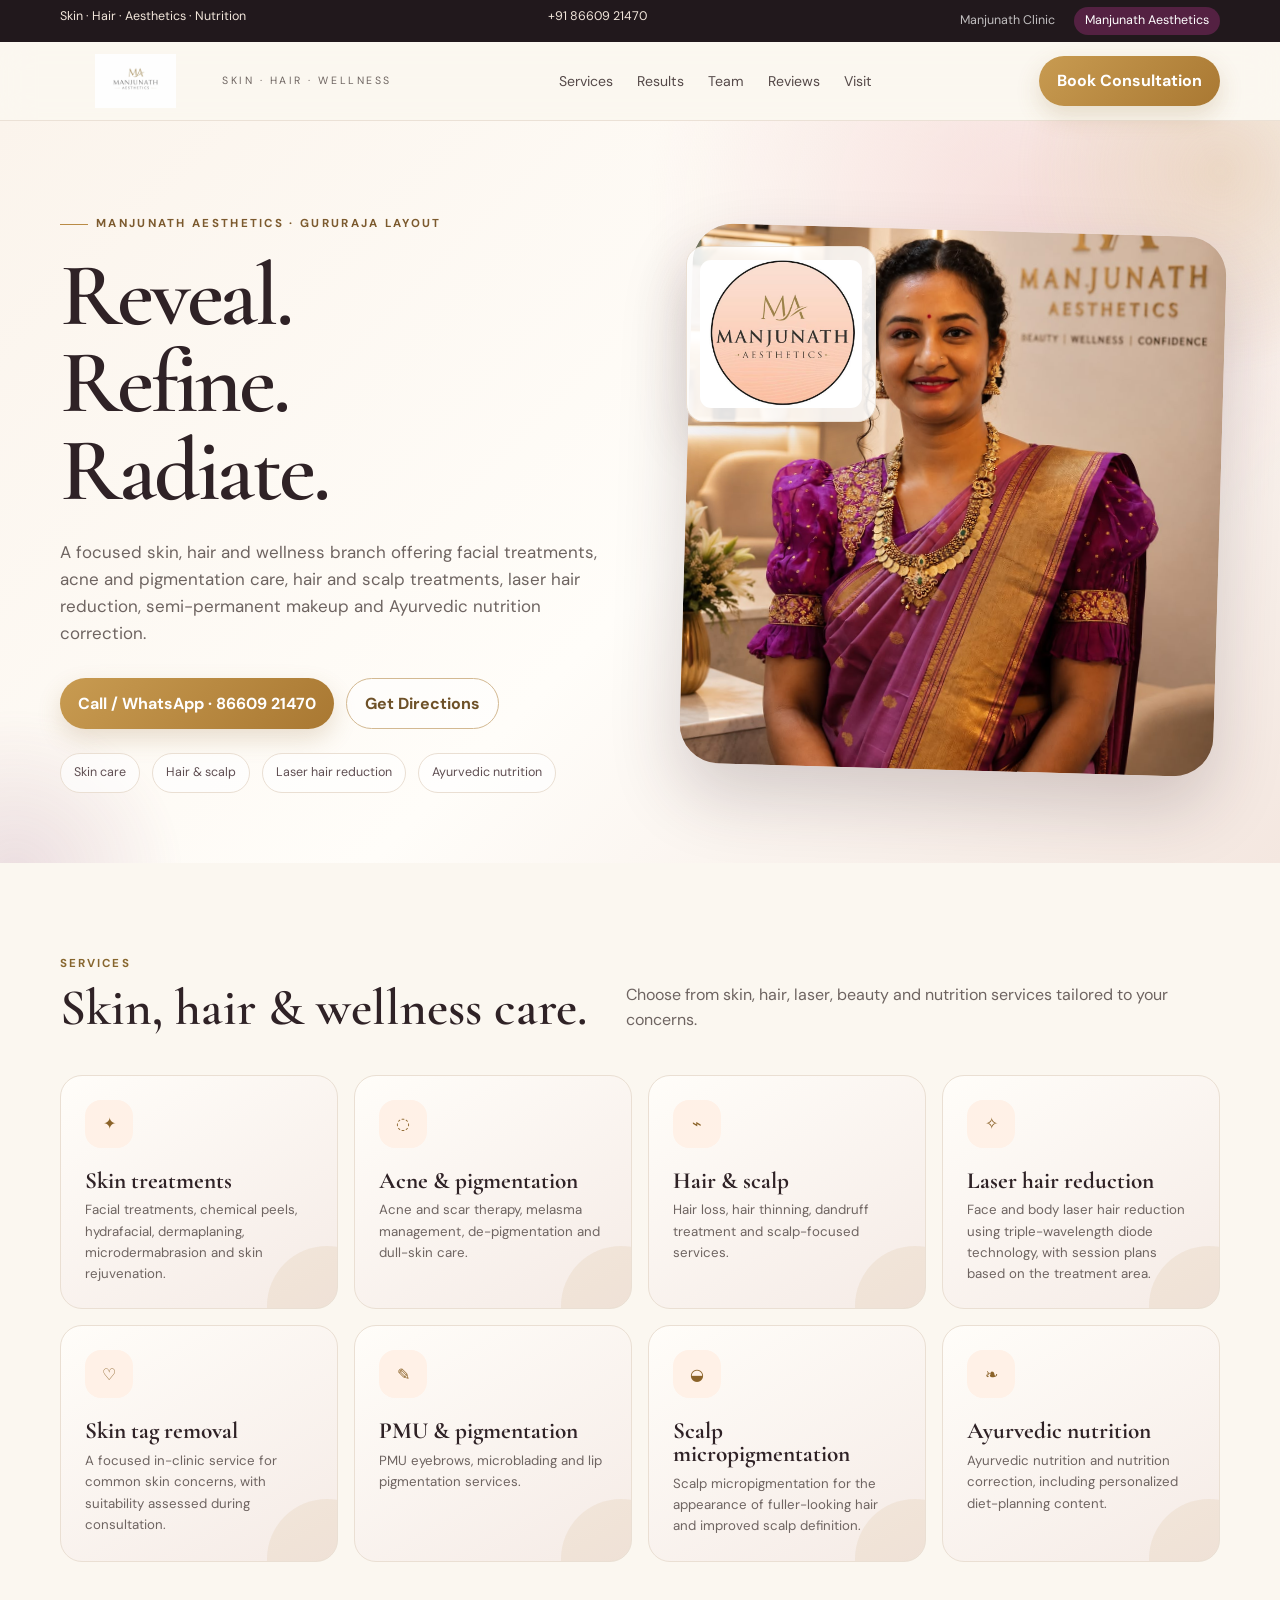
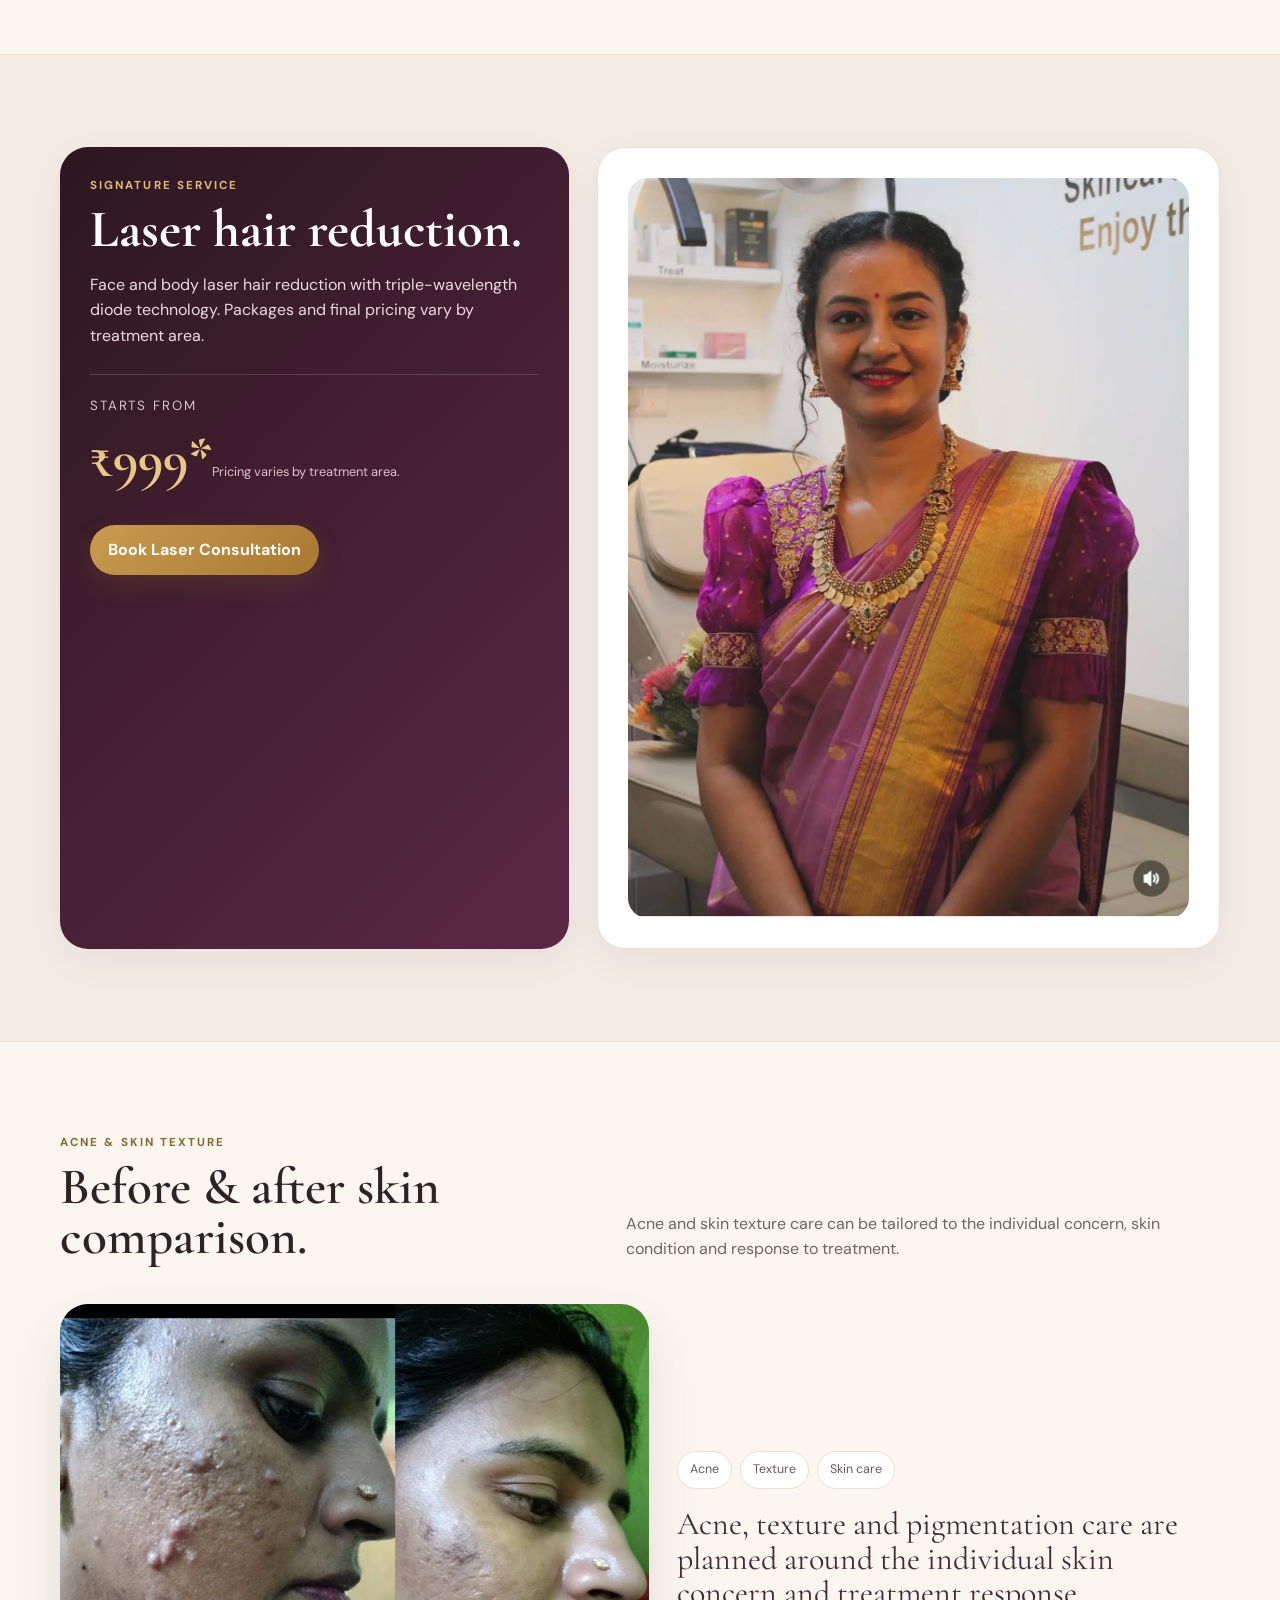
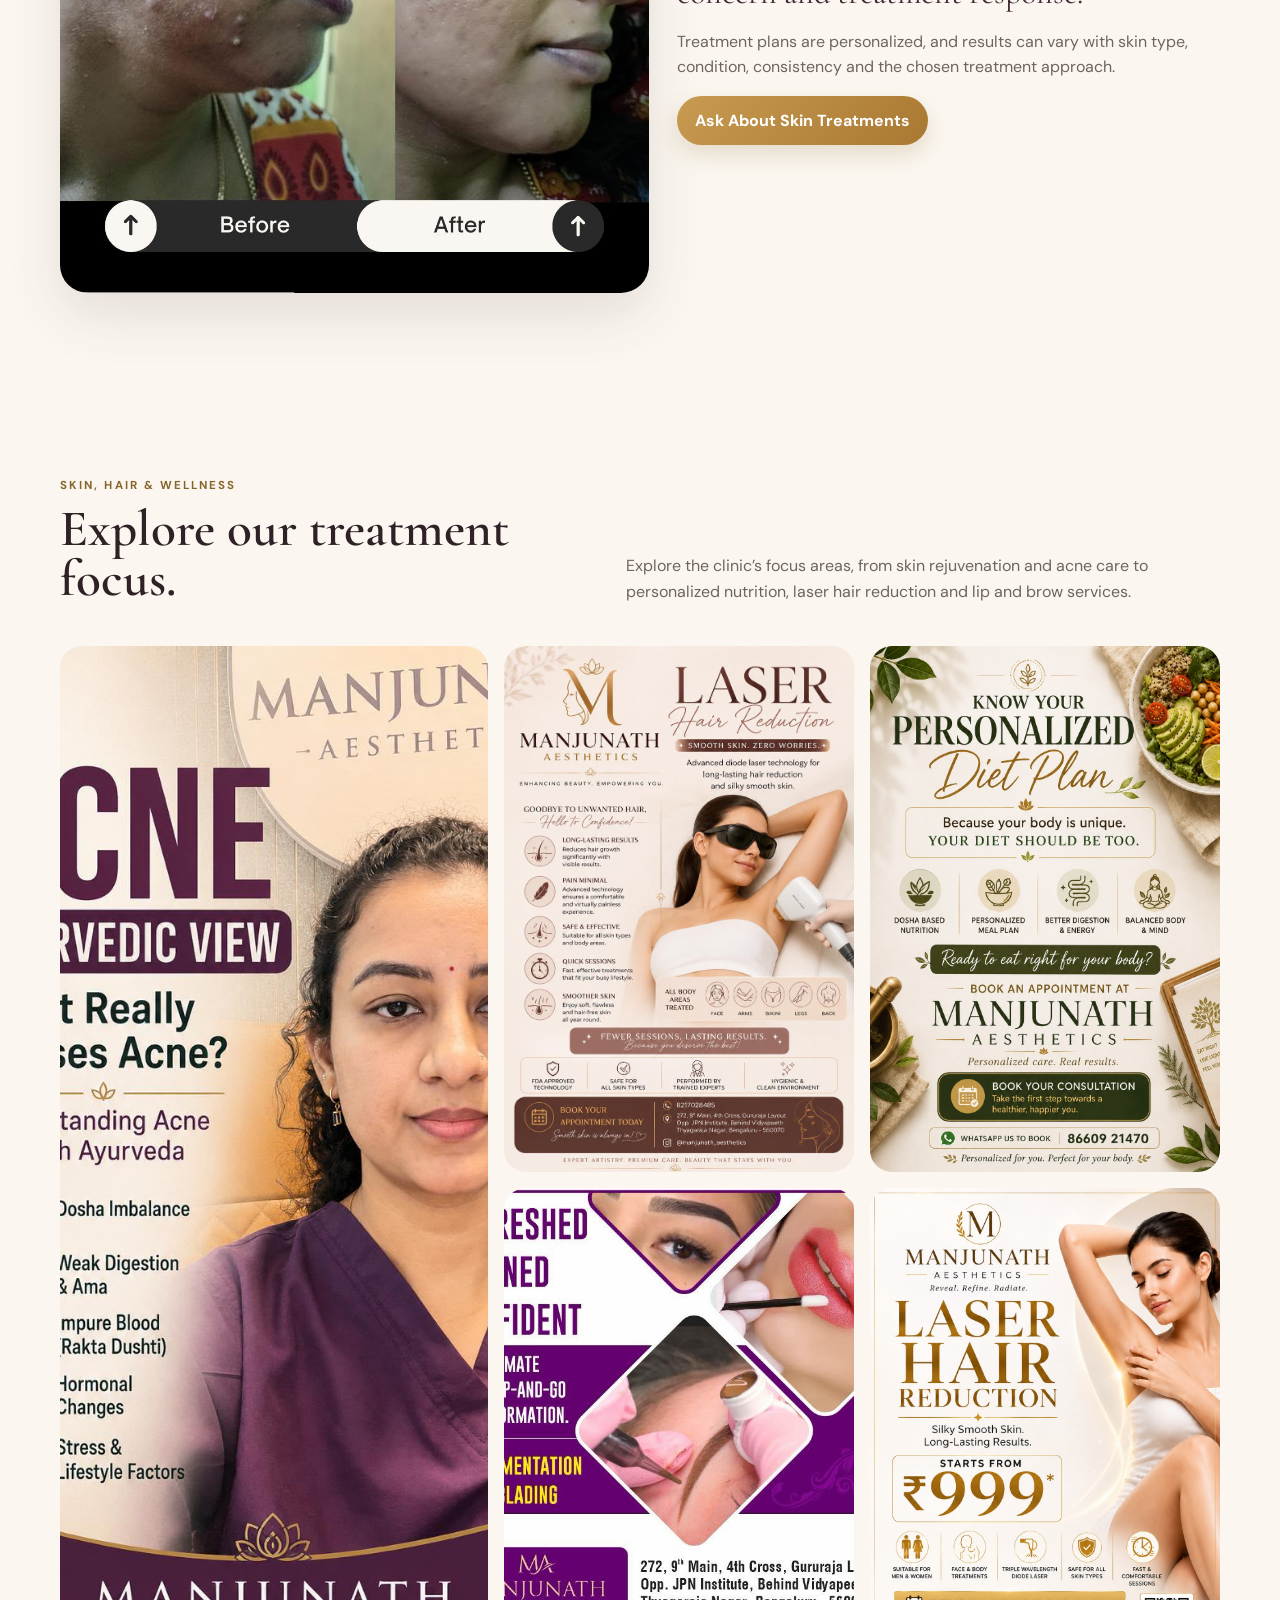
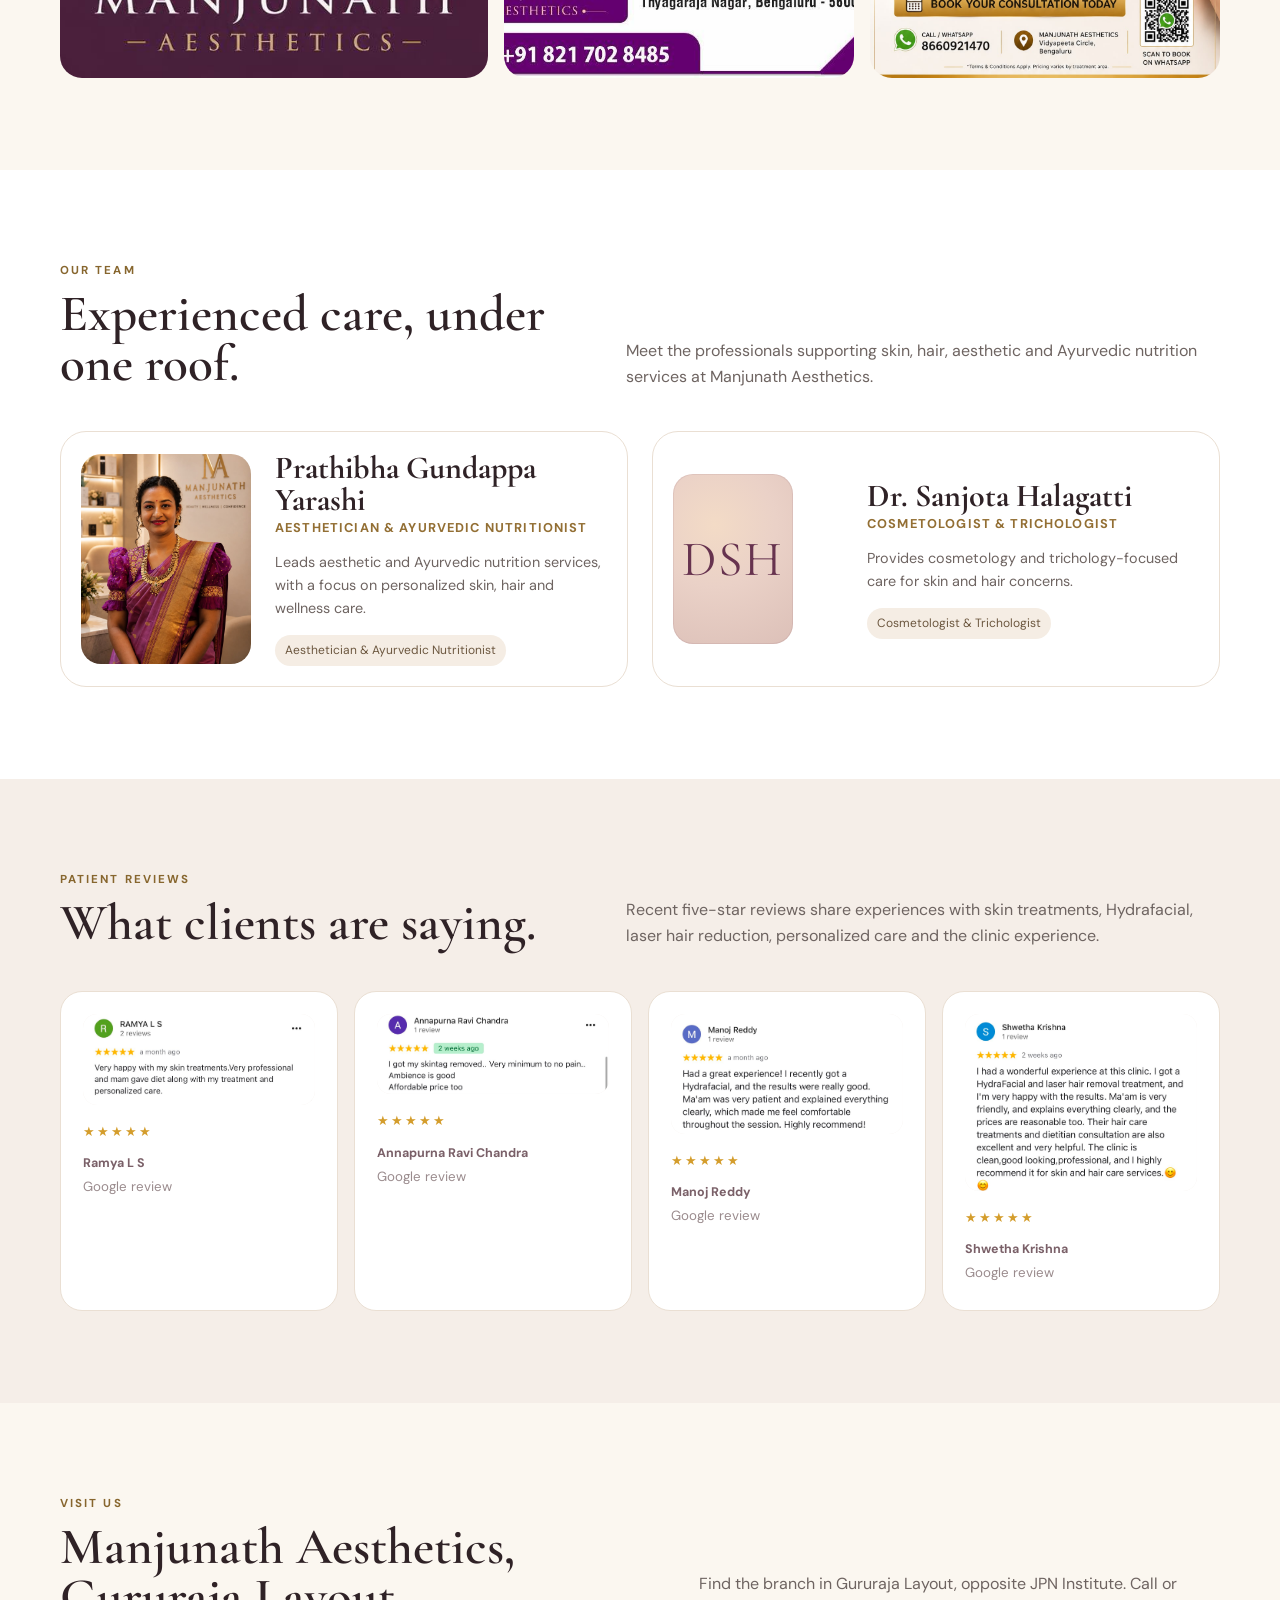
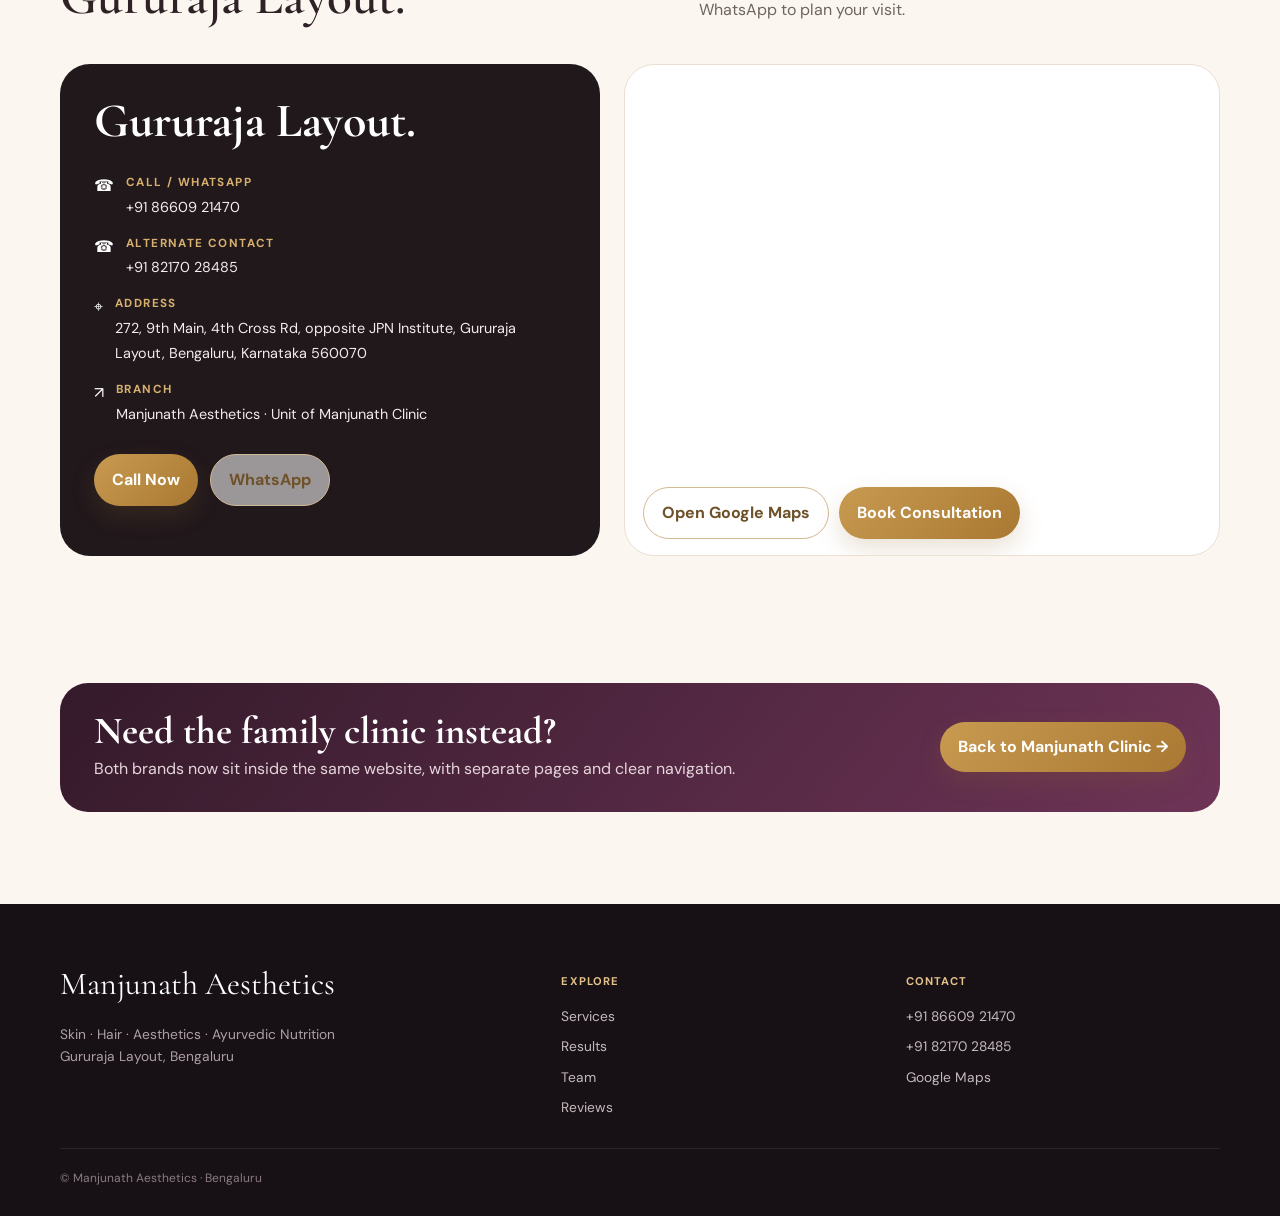
==== commit 7e8cbd74: "Add files via upload" ====
--- a/aesthetics.html
+++ b/aesthetics.html
@@ -10,7 +10,7 @@
 <body data-page="aesthetics">
   <div class="utility"><div class="container"><span>Skin · Hair · Aesthetics · Nutrition</span><span class="phone-top">+91 86609 21470</span><nav class="brand-switch"><a data-page-link="clinic" href="index.html">Manjunath Clinic</a><a data-page-link="aesthetics" href="aesthetics.html">Manjunath Aesthetics</a></nav></div></div>
   <header class="nav"><div class="container inner">
-    <a class="wordmark" href="aesthetics.html"><img src="images2/aesthetics-logo-wide.jpg" alt="Manjunath Aesthetics logo"><span class="wordmark-text"><strong>Manjunath<br>Aesthetics</strong><span>Skin · Hair · Wellness</span></span></a>
+    <a class="wordmark aesthetics-wordmark" href="aesthetics.html"><img src="images2/aesthetics-logo-wide.jpg" alt="Manjunath Aesthetics logo"><span class="brand-tagline">Skin · Hair · Wellness</span></a>
     <nav class="navlinks"><a href="#services">Services</a><a href="#results">Results</a><a href="#team">Team</a><a href="#reviews">Reviews</a><a href="#visit">Visit</a></nav>
     <a class="cta cta-gold" href="tel:+918660921470">Book Consultation</a>
   </div></header>
@@ -26,7 +26,7 @@
       <article class="service-card"><div class="icon">◌</div><h3>Acne & pigmentation</h3><p>Acne and scar therapy, melasma management, de-pigmentation and dull-skin care.</p></article>
       <article class="service-card"><div class="icon">⌁</div><h3>Hair & scalp</h3><p>Hair loss, hair thinning, dandruff treatment and scalp-focused services.</p></article>
       <article class="service-card"><div class="icon">✧</div><h3>Laser hair reduction</h3><p>Face and body laser hair reduction using triple-wavelength diode technology, with session plans based on the treatment area.</p></article>
-      <article class="service-card"><div class="icon">♡</div><h3>Skin tag removal</h3><p>A focused in-clinic service listed on the clinic service board.</p></article>
+      <article class="service-card"><div class="icon">♡</div><h3>Skin tag removal</h3><p>A focused in-clinic service for common skin concerns, with suitability assessed during consultation.</p></article>
       <article class="service-card"><div class="icon">✎</div><h3>PMU & pigmentation</h3><p>PMU eyebrows, microblading and lip pigmentation services.</p></article>
       <article class="service-card"><div class="icon">◒</div><h3>Scalp micropigmentation</h3><p>Scalp micropigmentation for the appearance of fuller-looking hair and improved scalp definition.</p></article>
       <article class="service-card"><div class="icon">❧</div><h3>Ayurvedic nutrition</h3><p>Ayurvedic nutrition and nutrition correction, including personalized diet-planning content.</p></article>
@@ -34,13 +34,13 @@
 
     <section style="background:#f4ebe5;border-block:1px solid var(--line)"><div class="container reveal"><div class="split"><div class="panel dark"><div class="kicker" style="color:#dfba7f">Signature service</div><h2 style="font-size:3.3rem">Laser hair reduction.</h2><p style="margin-top:16px">Face and body laser hair reduction with triple-wavelength diode technology. Packages and final pricing vary by treatment area.</p><div class="mini-price"><small>Starts from</small><strong>₹999*</strong><span>Pricing varies by treatment area.</span></div><div style="margin-top:22px"><a class="cta cta-gold" href="tel:+918660921470">Book Laser Consultation</a></div></div><div class="panel"><img src="images2/laser-hair-999.jpg" alt="Laser hair reduction promotional poster" style="height:100%;width:100%;object-fit:cover;border-radius:20px"></div></div></div></section>
 
-    <section id="results"><div class="container reveal"><div class="section-head"><div><div class="kicker">Acne & skin texture</div><h2>Before & after skin comparison.</h2></div><p>A side-by-side acne comparison showing changes in active breakouts, skin texture and overall appearance.</p></div><div class="before-after"><div class="ba-img"><img src="images2/acne-before-after.jpg" alt="Before and after acne treatment comparison"></div><div class="ba-copy"><div class="tag-row"><span class="tag">Acne</span><span class="tag">Texture</span><span class="tag">Skin care</span></div><div class="quote">Acne, texture and pigmentation care are planned around the individual skin concern and treatment response.</div><p class="section-note">Treatment plans are personalized, and results can vary with skin type, condition, consistency and the chosen treatment approach.</p><a class="cta cta-gold" href="tel:+918660921470">Ask About Skin Treatments</a></div></div></div></section>
+    <section id="results"><div class="container reveal"><div class="section-head"><div><div class="kicker">Acne & skin texture</div><h2>Before & after skin comparison.</h2></div><p>Acne and skin texture care can be tailored to the individual concern, skin condition and response to treatment.</p></div><div class="before-after"><div class="ba-img"><img src="images2/acne-before-after.jpg" alt="Before and after acne treatment comparison"></div><div class="ba-copy"><div class="tag-row"><span class="tag">Acne</span><span class="tag">Texture</span><span class="tag">Skin care</span></div><div class="quote">Acne, texture and pigmentation care are planned around the individual skin concern and treatment response.</div><p class="section-note">Treatment plans are personalized, and results can vary with skin type, condition, consistency and the chosen treatment approach.</p><a class="cta cta-gold" href="tel:+918660921470">Ask About Skin Treatments</a></div></div></div></section>
 
     <section><div class="container reveal"><div class="section-head"><div><div class="kicker">Skin, hair & wellness</div><h2>Explore our treatment focus.</h2></div><p>Explore the clinic’s focus areas, from skin rejuvenation and acne care to personalized nutrition, laser hair reduction and lip and brow services.</p></div><div class="gallery"><div class="gallery-item tall"><img src="images2/skin-rejuvenation.jpg" alt="Skin rejuvenation promotional creative"></div><div class="gallery-item"><img src="images2/acne-ayurveda.jpg" alt="Acne Ayurveda educational creative"></div><div class="gallery-item"><img src="images2/diet-plan.jpg" alt="Personalized diet plan creative"></div><div class="gallery-item"><img src="images2/laser-hair.jpg" alt="Laser hair reduction creative"></div><div class="gallery-item"><img src="images2/lip-brow.jpg" alt="Lip pigmentation and microblading creative"></div></div></div></section>
 
-    <section id="team" style="background:#fff"><div class="container reveal"><div class="section-head"><div><div class="kicker">Our team</div><h2>Experienced care, under one roof.</h2></div><p>Our team brings together aesthetics, cosmetology, trichology and Ayurvedic nutrition expertise.</p></div><div class="team-grid"><article class="person"><img src="images2/prathibha-portrait.jpg" alt="Prathibha Gundappa Yarashi"><div><h3>Prathibha Gundappa Yarashi</h3><div class="role">Aesthetician & Ayurvedic Nutritionist</div><p>Leads aesthetic and Ayurvedic nutrition services, with a focus on personalized skin, hair and wellness care.</p><span class="note">Aesthetician & Ayurvedic Nutritionist</span></div></article><article class="person"><div class="person-mark">DSH</div><div><h3>Dr. Sanjota Halagatti</h3><div class="role">Cosmetologist & Trichologist</div><p>Provides cosmetology and trichology-focused care for skin and hair concerns.</p><span class="note">Cosmetologist & Trichologist</span></div></article></div></div></section>
+    <section id="team" style="background:#fff"><div class="container reveal"><div class="section-head"><div><div class="kicker">Our team</div><h2>Experienced care, under one roof.</h2></div><p>Meet the professionals supporting skin, hair, aesthetic and Ayurvedic nutrition services at Manjunath Aesthetics.</p></div><div class="team-grid"><article class="person"><img src="images2/prathibha-portrait.jpg" alt="Prathibha Gundappa Yarashi"><div><h3>Prathibha Gundappa Yarashi</h3><div class="role">Aesthetician & Ayurvedic Nutritionist</div><p>Leads aesthetic and Ayurvedic nutrition services, with a focus on personalized skin, hair and wellness care.</p><span class="note">Aesthetician & Ayurvedic Nutritionist</span></div></article><article class="person"><div class="person-mark">DSH</div><div><h3>Dr. Sanjota Halagatti</h3><div class="role">Cosmetologist & Trichologist</div><p>Provides cosmetology and trichology-focused care for skin and hair concerns.</p><span class="note">Cosmetologist & Trichologist</span></div></article></div></div></section>
 
-    <section id="reviews" style="background:#f5eee8"><div class="container reveal"><div class="section-head"><div><div class="kicker">Patient reviews</div><h2>What clients are saying.</h2></div><p>Recent five-star reviews mention Hydrafacial, laser hair removal, skin treatments, personalized care, clear explanations and a comfortable clinic experience.</p></div><div class="testimonials"><article class="review"><img src="images2/review-ramya.jpg" alt="Review from Ramya L S"><div class="stars">★★★★★</div><p>“Very happy with my skin treatments. Very professional and mam gave diet along with my treatment and personalized care.”</p><strong>Ramya L S</strong><small>5-star review</small></article><article class="review"><img src="images2/review-annapurna.jpg" alt="Review from Annapurna Ravi Chandra"><div class="stars">★★★★★</div><p>“I got my skintag removed… Very minimum to no pain. Ambience is good. Affordable price too.”</p><strong>Annapurna Ravi Chandra</strong><small>5-star review</small></article><article class="review"><img src="images2/review-manoj.jpg" alt="Review from Manoj Reddy"><div class="stars">★★★★★</div><p>“Had a great experience! I recently got a Hydrafacial, and the results were really good. Ma'am was very patient and explained everything clearly…”</p><strong>Manoj Reddy</strong><small>5-star review</small></article><article class="review"><img src="images2/review-shwetha.jpg" alt="Review from Shwetha Krishna"><div class="stars">★★★★★</div><p>“I had a wonderful experience at this clinic. I got a HydraFacial and laser hair removal treatment, and I'm very happy with the results…”</p><strong>Shwetha Krishna</strong><small>5-star review</small></article></div></div></section>
+    <section id="reviews" style="background:#f5eee8"><div class="container reveal"><div class="section-head"><div><div class="kicker">Patient reviews</div><h2>What clients are saying.</h2></div><p>Recent five-star reviews share experiences with skin treatments, Hydrafacial, laser hair reduction, personalized care and the clinic experience.</p></div><div class="testimonials"><article class="review"><img src="images2/review-ramya.jpg" alt="Google review from Ramya L S"><div class="stars">★★★★★</div><strong>Ramya L S</strong><small>Google review</small></article><article class="review"><img src="images2/review-annapurna.jpg" alt="Google review from Annapurna Ravi Chandra"><div class="stars">★★★★★</div><strong>Annapurna Ravi Chandra</strong><small>Google review</small></article><article class="review"><img src="images2/review-manoj.jpg" alt="Google review from Manoj Reddy"><div class="stars">★★★★★</div><strong>Manoj Reddy</strong><small>Google review</small></article><article class="review"><img src="images2/review-shwetha.jpg" alt="Google review from Shwetha Krishna"><div class="stars">★★★★★</div><strong>Shwetha Krishna</strong><small>Google review</small></article></div></div></section>
 
     <section id="visit"><div class="container reveal"><div class="section-head"><div><div class="kicker">Visit us</div><h2>Manjunath Aesthetics, Gururaja Layout.</h2></div><p>Find the branch in Gururaja Layout, opposite JPN Institute. Call or WhatsApp to plan your visit.</p></div><div class="contact-wrap"><div class="contact-card"><h2>Gururaja Layout.</h2><div class="contact-list"><div class="contact-line"><div>☎</div><div><b>Call / WhatsApp</b><span>+91 86609 21470</span></div></div><div class="contact-line"><div>☎</div><div><b>Alternate contact</b><span>+91 82170 28485</span></div></div><div class="contact-line"><div>⌖</div><div><b>Address</b><span>272, 9th Main, 4th Cross Rd, opposite JPN Institute, Gururaja Layout, Bengaluru, Karnataka 560070</span></div></div><div class="contact-line"><div>↗</div><div><b>Branch</b><span>Manjunath Aesthetics · Unit of Manjunath Clinic</span></div></div></div><div class="hero-actions"><a class="cta cta-gold" href="tel:+918660921470">Call Now</a><a class="cta cta-outline" href="https://wa.me/918660921470" target="_blank" rel="noopener">WhatsApp</a></div></div><div class="map-card"><iframe loading="lazy" src="https://maps.google.com/maps?q=Manjunath%20Aesthetics%20272%209th%20Main%204th%20Cross%20Gururaja%20Layout%20Bengaluru&t=&z=16&ie=UTF8&iwloc=&output=embed" title="Manjunath Aesthetics map"></iframe><div class="map-actions"><a class="cta cta-outline" href="https://maps.app.goo.gl/QVd2ho52H1RcroMB9?g_st=ic" target="_blank" rel="noopener">Open Google Maps</a><a class="cta cta-gold" href="tel:+918660921470">Book Consultation</a></div></div></div></div></section>
 
--- a/styles.css
+++ b/styles.css
@@ -113,3 +113,27 @@
 .gallery-labeled .gallery-item{isolation:isolate}.gallery-caption{position:absolute;left:16px;right:16px;bottom:16px;z-index:2;color:#fff;text-shadow:0 2px 8px rgba(0,0,0,.35)}.gallery-caption strong{display:block;font-family:'Cormorant Garamond',serif;font-size:1.55rem;line-height:1}.gallery-caption span{display:block;margin-top:4px;font-size:.72rem;letter-spacing:.02em;color:#f5eeee}.gallery-item:has(.gallery-caption):after{opacity:1;background:linear-gradient(180deg,transparent 42%,rgba(20,12,16,.72))}
 .sticky-book{display:none!important}
 @media (max-width:640px){.person-no-photo{grid-template-columns:92px 1fr}.person-mark{width:92px;height:126px;font-size:2.4rem}.gallery-caption strong{font-size:1.35rem}.gallery-caption span{font-size:.68rem}}
+
+
+/* ---------- final client-request refinements ---------- */
+.aesthetics-wordmark{min-width:0}
+.aesthetics-wordmark img{width:150px;height:54px;object-fit:contain;border-radius:4px}
+.brand-tagline{display:block;font-size:.62rem;letter-spacing:.20em;text-transform:uppercase;color:var(--muted);white-space:nowrap}
+.clinic-experience-grid{display:grid;grid-template-columns:repeat(3,1fr);gap:16px}
+.experience-card{padding:24px;background:#fff;border:1px solid var(--line);border-radius:22px;box-shadow:0 10px 28px rgba(67,35,45,.06);transition:.25s}
+.experience-card:hover{transform:translateY(-5px);box-shadow:var(--shadow)}
+.experience-card h3{font-size:1.55rem;margin-bottom:9px}
+.experience-card p{margin:0;color:var(--muted);font-size:.9rem}
+.review strong{margin-top:12px}
+.review small{margin-top:2px}
+@media (max-width:980px){.clinic-experience-grid{grid-template-columns:1fr 1fr}.aesthetics-wordmark img{width:130px;height:50px}}
+@media (max-width:640px){
+  .aesthetics-wordmark{gap:7px;flex:1;min-width:0}
+  .aesthetics-wordmark img{width:122px;height:48px;flex:0 0 122px}
+  .brand-tagline{display:none}
+  .nav .cta{padding:10px 13px;font-size:.78rem;white-space:nowrap;flex:0 0 auto}
+  .nav .inner{gap:8px}
+  .hero h1{font-size:4.25rem;max-width:7.2ch}
+  .hero-logo-card{width:165px}
+  .clinic-experience-grid{grid-template-columns:1fr}
+}
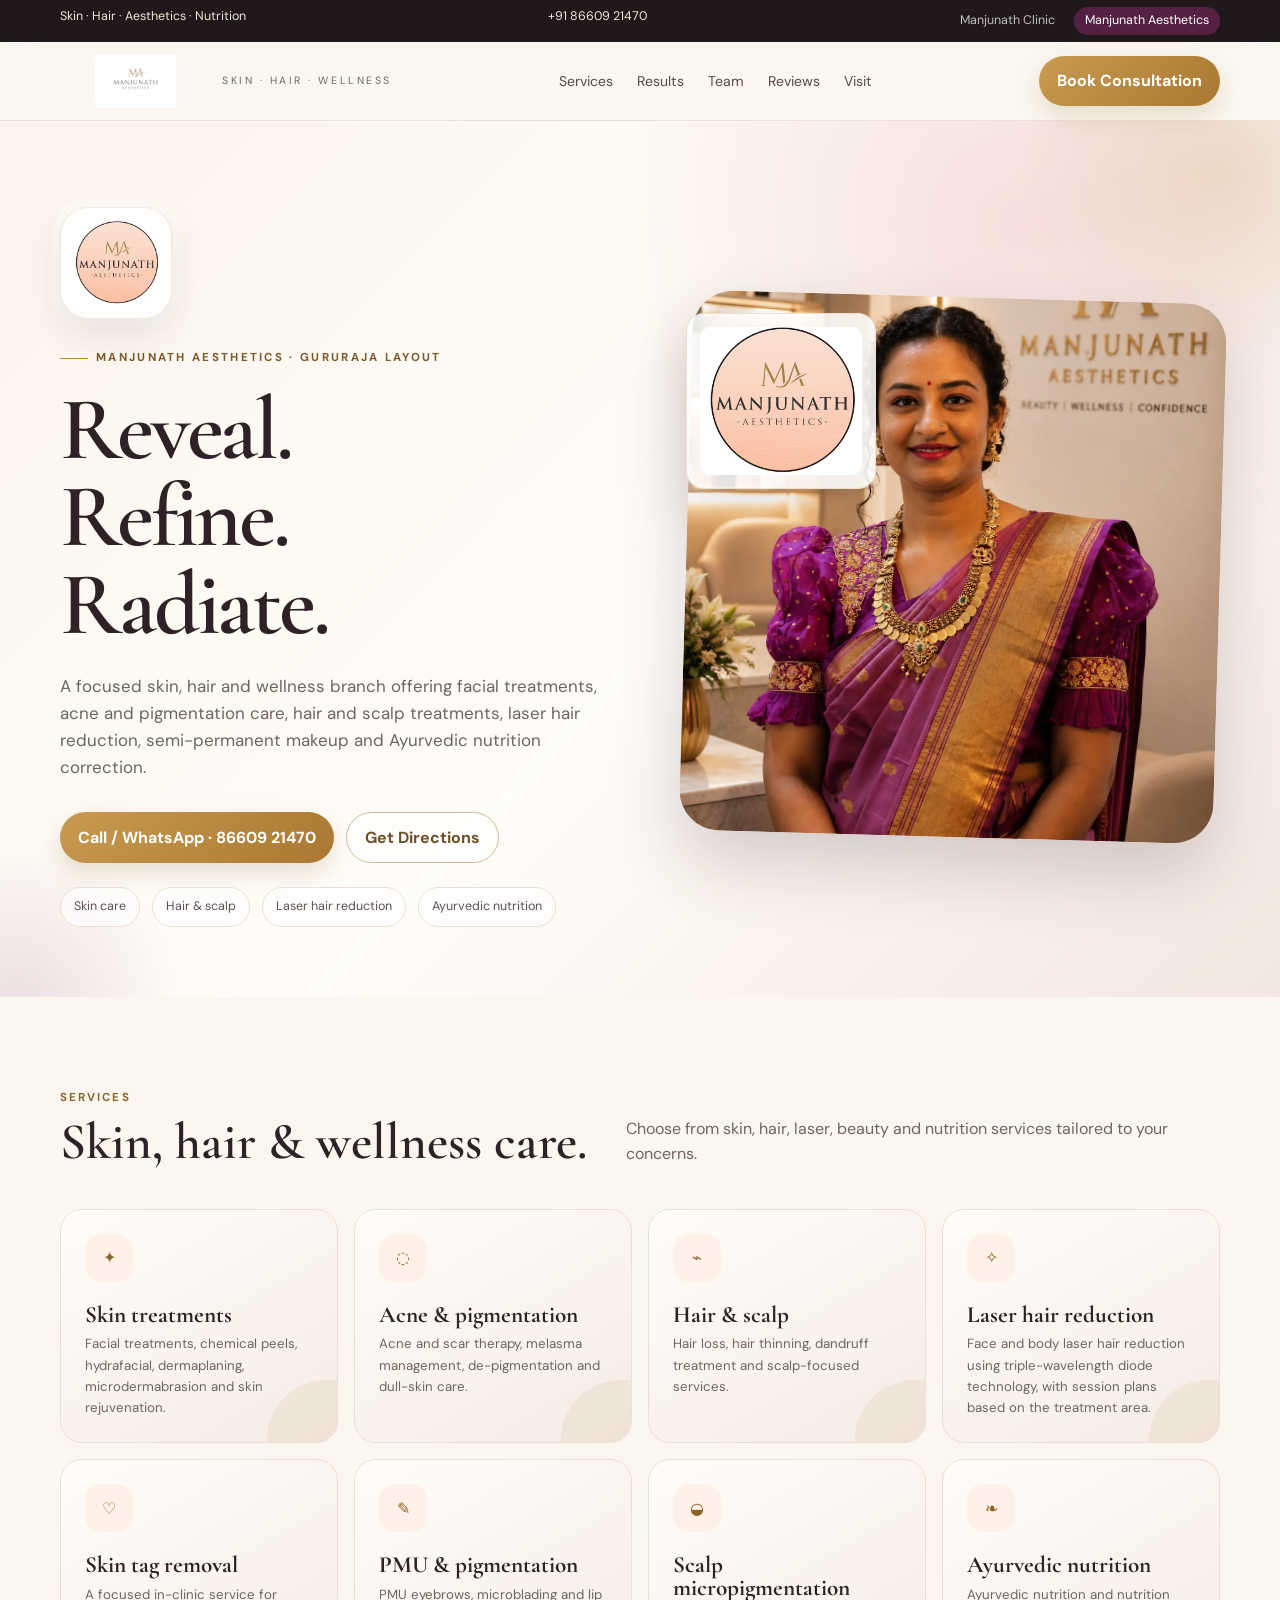
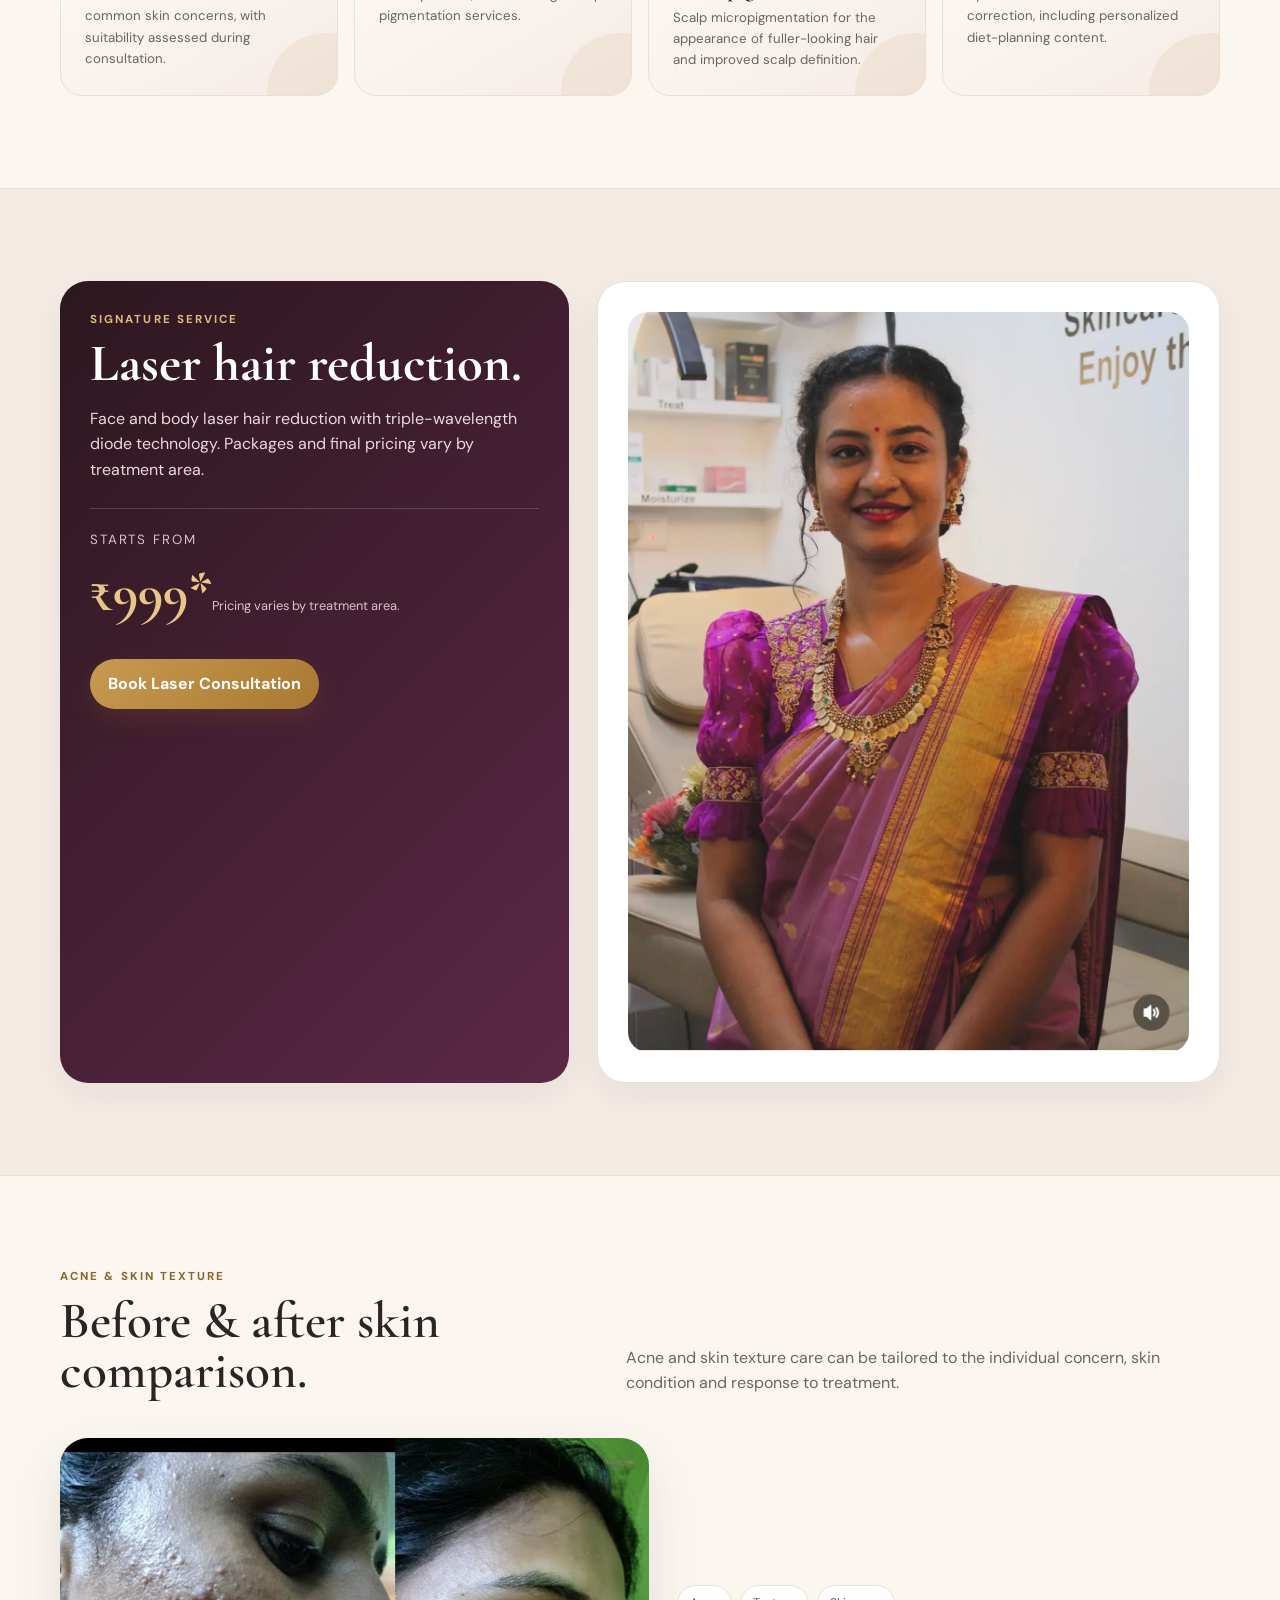
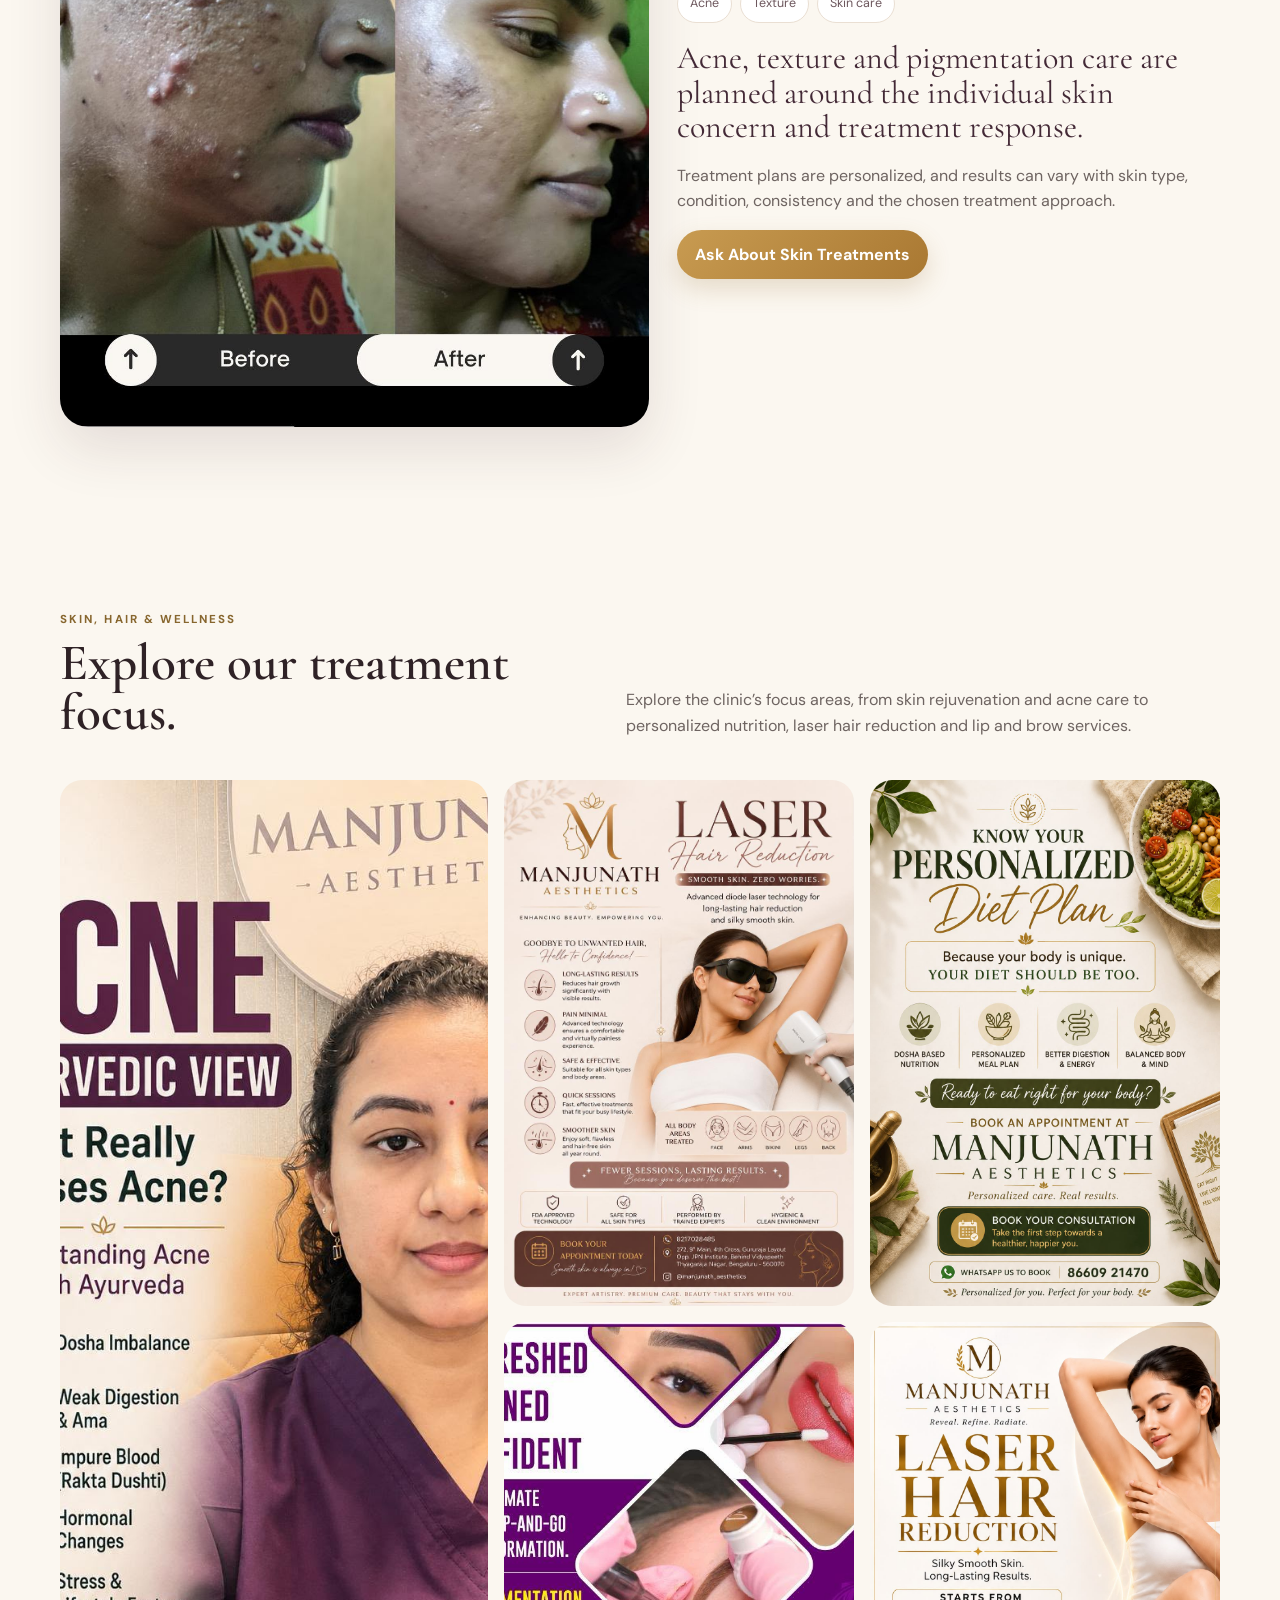
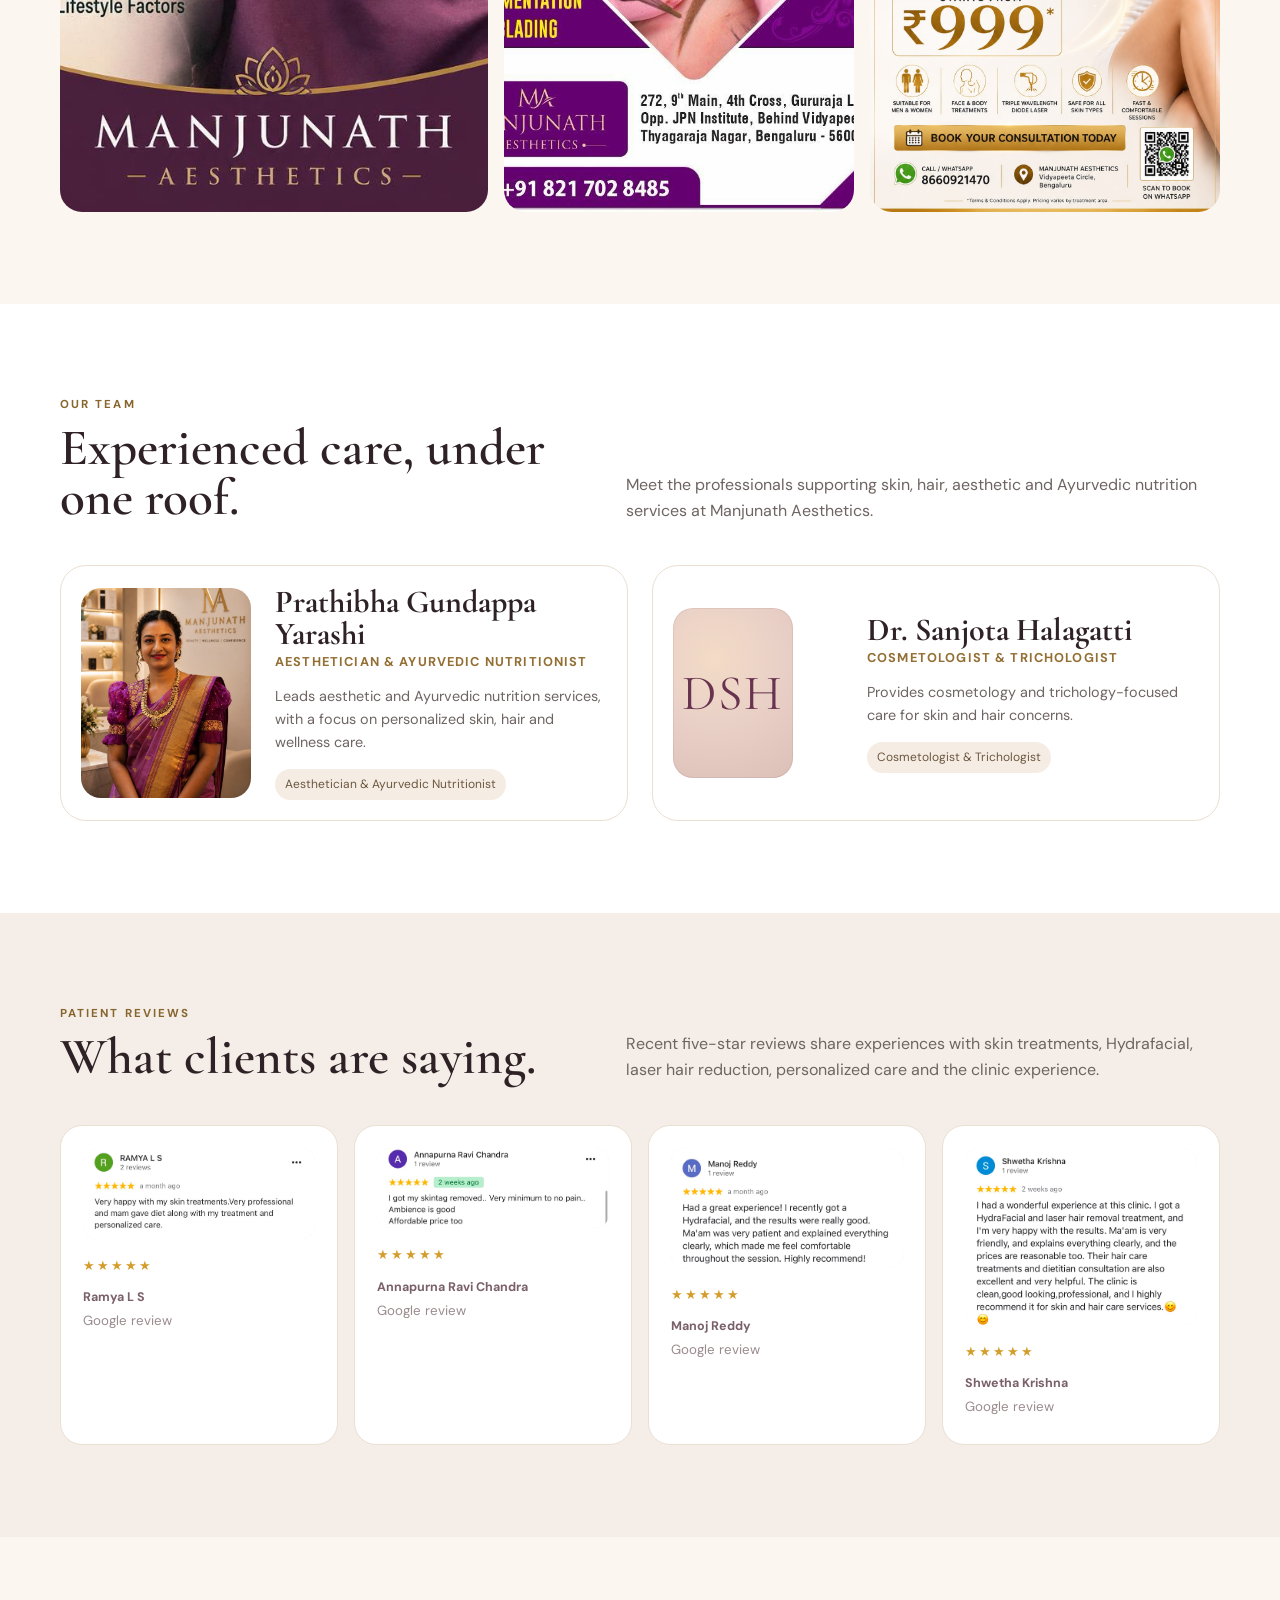
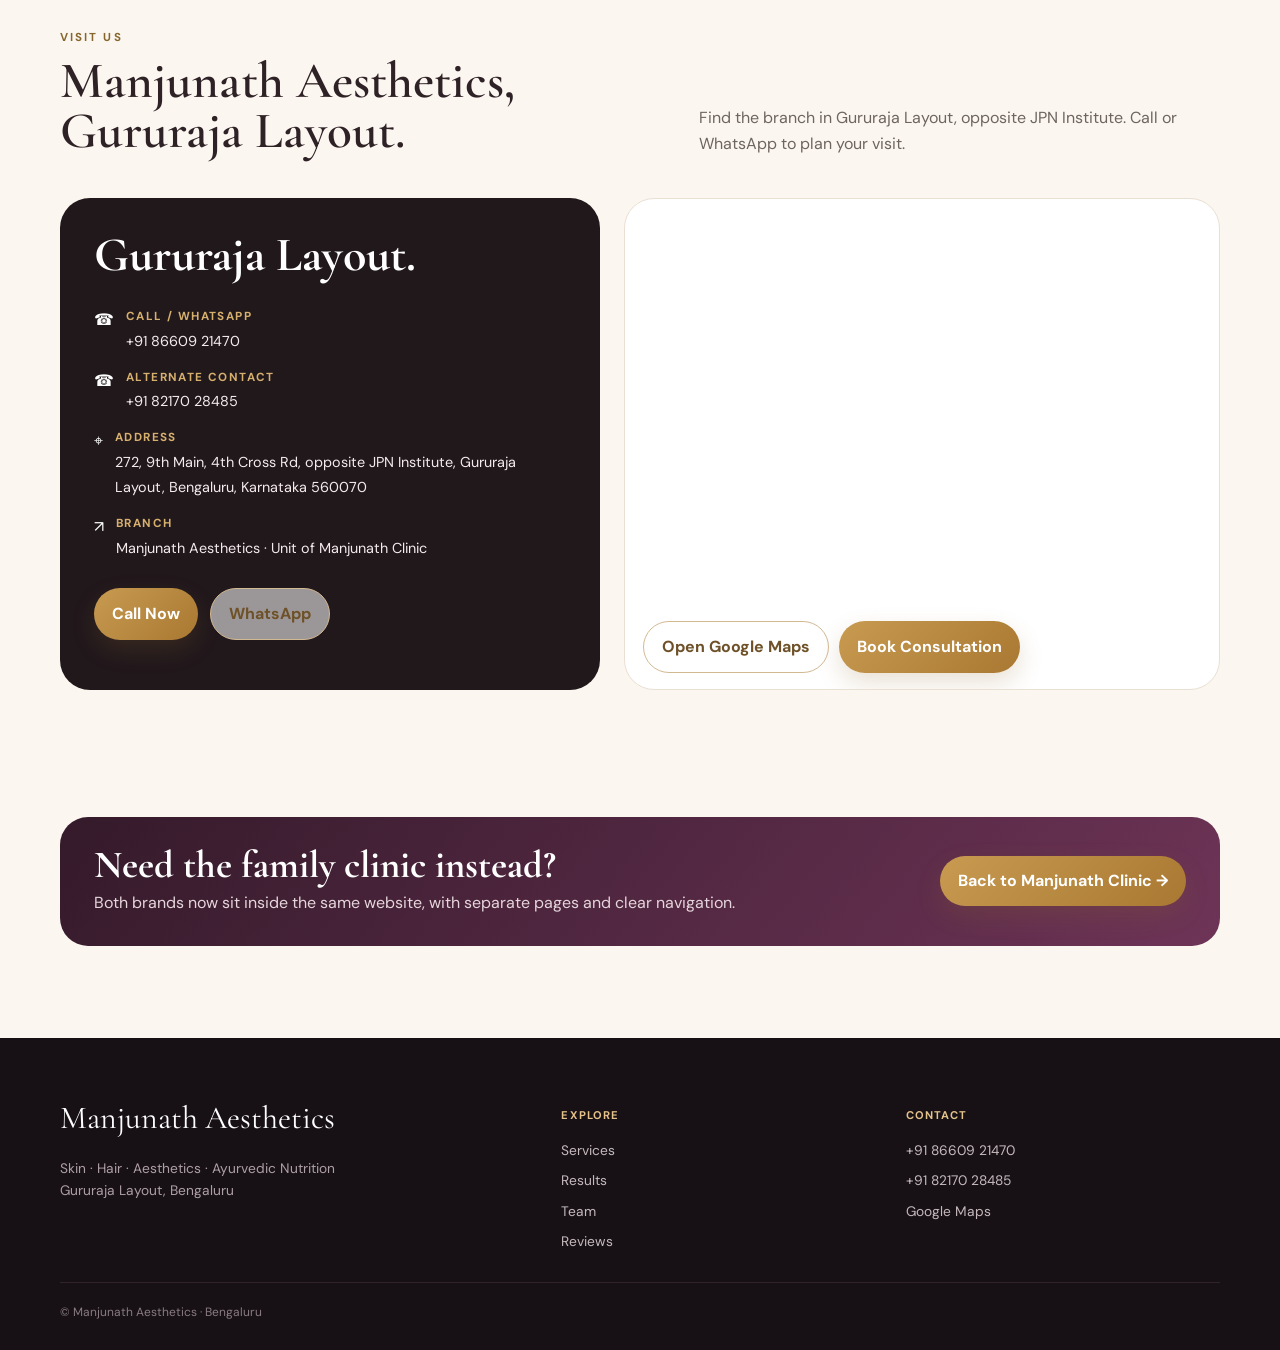
==== commit 268b4e36: "Add files via upload" ====
--- a/aesthetics.html
+++ b/aesthetics.html
@@ -17,7 +17,7 @@
 
   <main>
     <section class="hero"><div class="container hero-grid">
-      <div class="reveal"><div class="eyebrow">Manjunath Aesthetics · Gururaja Layout</div><h1>Reveal. Refine. Radiate.</h1><p class="lead">A focused skin, hair and wellness branch offering facial treatments, acne and pigmentation care, hair and scalp treatments, laser hair reduction, semi-permanent makeup and Ayurvedic nutrition correction.</p><div class="hero-actions"><a class="cta cta-gold" href="tel:+918660921470">Call / WhatsApp · 86609 21470</a><a class="cta cta-outline" href="https://maps.app.goo.gl/QVd2ho52H1RcroMB9?g_st=ic" target="_blank" rel="noopener">Get Directions</a></div><div class="hero-badges"><span class="hero-badge">Skin care</span><span class="hero-badge">Hair & scalp</span><span class="hero-badge">Laser hair reduction</span><span class="hero-badge">Ayurvedic nutrition</span></div></div>
+      <div class="reveal"><div class="hero-intro-logo"><img src="images2/aesthetics-logo-circle.jpg" alt="Manjunath Aesthetics logo"></div><div class="eyebrow">Manjunath Aesthetics · Gururaja Layout</div><h1>Reveal. Refine. Radiate.</h1><p class="lead">A focused skin, hair and wellness branch offering facial treatments, acne and pigmentation care, hair and scalp treatments, laser hair reduction, semi-permanent makeup and Ayurvedic nutrition correction.</p><div class="hero-actions"><a class="cta cta-gold" href="tel:+918660921470">Call / WhatsApp · 86609 21470</a><a class="cta cta-outline" href="https://maps.app.goo.gl/QVd2ho52H1RcroMB9?g_st=ic" target="_blank" rel="noopener">Get Directions</a></div><div class="hero-badges"><span class="hero-badge">Skin care</span><span class="hero-badge">Hair & scalp</span><span class="hero-badge">Laser hair reduction</span><span class="hero-badge">Ayurvedic nutrition</span></div></div>
       <div class="hero-visual reveal"><div class="hero-logo-card"><img src="images2/aesthetics-logo-circle.jpg" alt="Manjunath Aesthetics"></div><div class="hero-photo"><img src="images2/prathibha-portrait.jpg" alt="Prathibha Gundappa Yarashi at Manjunath Aesthetics"></div></div>
     </div></section>
 
--- a/styles.css
+++ b/styles.css
@@ -20,7 +20,24 @@
 .cta{display:inline-flex;align-items:center;justify-content:center;gap:9px;padding:12px 18px;border-radius:999px;font-weight:700;transition:.22s;cursor:pointer}.cta-gold{background:linear-gradient(135deg,#c89b51,#a97832);color:#fff;box-shadow:0 10px 24px rgba(146,103,47,.2)}.cta-gold:hover{transform:translateY(-2px);box-shadow:0 14px 30px rgba(146,103,47,.28)}.cta-outline{border:1px solid #d3b992;color:#6e5128;background:rgba(255,255,255,.55)}.cta-outline:hover{background:#fff;transform:translateY(-2px)}
 
 /* ---------- hero ---------- */
-.hero{position:relative;overflow:hidden;padding:86px 0 70px;background:radial-gradient(circle at 80% 12%,#f6dfdc 0,transparent 31%),linear-gradient(135deg,#fbf4ec 0%,#fffdf9 55%,#f4e7e0 100%)}.hero:before,.hero:after{content:"";position:absolute;border-radius:50%;filter:blur(5px);pointer-events:none}.hero:before{width:420px;height:420px;right:-150px;top:-160px;background:radial-gradient(circle,rgba(185,139,69,.22),transparent 68%);animation:float 9s ease-in-out infinite}.hero:after{width:350px;height:350px;left:-160px;bottom:-190px;background:radial-gradient(circle,rgba(123,49,95,.14),transparent 68%)}.hero-grid{display:grid;grid-template-columns:1.02fr .98fr;gap:70px;align-items:center;position:relative;z-index:2}.eyebrow{display:inline-flex;align-items:center;gap:8px;font-size:.72rem;letter-spacing:.2em;text-transform:uppercase;color:#7c5a2e;font-weight:700;margin-bottom:18px}.eyebrow:before{content:"";width:28px;height:1px;background:var(--gold)}h1,h2,h3{font-family:'Cormorant Garamond',serif;line-height:.98;margin:0;color:#2f2226}h1{font-size:clamp(3.7rem,7vw,6.8rem);font-weight:600;letter-spacing:-.035em;max-width:8.5ch}.hero .lead{font-size:1.06rem;color:var(--muted);max-width:60ch;margin:24px 0 30px}.hero-actions{display:flex;gap:12px;flex-wrap:wrap}.hero-badges{display:flex;gap:12px;flex-wrap:wrap;margin-top:24px}.hero-badge{background:rgba(255,255,255,.66);border:1px solid var(--line);padding:9px 13px;border-radius:999px;font-size:.78rem;color:#5f4e52}
+.hero{position:relative;overflow:hidden;padding:86px 0 70px;background:radial-gradient(circle at 80% 12%,#f6dfdc 0,transparent 31%),linear-gradient(135deg,#fbf4ec 0%,#fffdf9 55%,#f4e7e0 100%)}.hero:before,.hero:after{content:"";position:absolute;border-radius:50%;filter:blur(5px);pointer-events:none}.hero:before{width:420px;height:420px;right:-150px;top:-160px;background:radial-gradient(circle,rgba(185,139,69,.22),transparent 68%);animation:float 9s ease-in-out infinite}.hero:after{width:350px;height:350px;left:-160px;bottom:-190px;background:radial-gradient(circle,rgba(123,49,95,.14),transparent 68%)}.hero-grid{display:grid;grid-template-columns:1.02fr .98fr;gap:70px;align-items:center;position:relative;z-index:2}.eyebrow{display:inline-flex;align-items:center;gap:8px;font-size:.72rem;letter-spacing:.2em;text-transform:uppercase;color:#7c5a2e;font-weight:700;margin-bottom:18px}.eyebrow:before{content:"";width:28px;height:1px;background:var(--gold)}h1,h2,h3{font-family:'Cormorant Garamond',serif;line-height:.98;margin:0;color:#2f2226}h1{font-size:clamp(3.7rem,7vw,6.8rem);font-weight:600;letter-spacing:-.035em;max-width:8.5ch}.hero .lead{font-size:1.06rem;color:var(--muted);max-width:60ch;margin:24px 0 30px}
+.hero-intro-logo{
+  width:112px;
+  height:112px;
+  padding:9px;
+  margin:0 0 22px 0;
+  border-radius:28px;
+  background:rgba(255,255,255,.88);
+  border:1px solid rgba(145,103,63,.14);
+  box-shadow:0 16px 36px rgba(70,37,45,.10), 0 0 0 8px rgba(255,255,255,.34);
+}
+.hero-intro-logo img{
+  width:100%;
+  height:100%;
+  object-fit:contain;
+  border-radius:20px;
+}
+.hero-actions{display:flex;gap:12px;flex-wrap:wrap}.hero-badges{display:flex;gap:12px;flex-wrap:wrap;margin-top:24px}.hero-badge{background:rgba(255,255,255,.66);border:1px solid var(--line);padding:9px 13px;border-radius:999px;font-size:.78rem;color:#5f4e52}
 .hero-visual{position:relative;min-height:540px}.hero-logo-card{position:absolute;top:16px;left:0;width:190px;z-index:3;background:rgba(255,255,255,.88);border:1px solid var(--line);padding:13px;border-radius:18px;box-shadow:var(--shadow);animation:float 6s ease-in-out infinite}.hero-logo-card img{border-radius:11px}.hero-photo{height:540px;border-radius:40px;overflow:hidden;box-shadow:0 32px 70px rgba(62,34,45,.2);transform:rotate(1.6deg);background:#eadbd8}.hero-photo img{width:100%;height:100%;object-fit:cover}.floating-stat{position:absolute;right:-24px;bottom:36px;z-index:3;background:#21181c;color:#fff;padding:18px 20px;border-radius:20px;min-width:180px;box-shadow:var(--shadow)}.floating-stat strong{display:block;font-family:'Cormorant Garamond',serif;font-size:2rem;color:#f2cf9b}.floating-stat span{font-size:.74rem;color:#d6c3c4}
 
 section{padding:92px 0}.section-head{display:flex;justify-content:space-between;align-items:end;gap:24px;margin-bottom:42px}.kicker{font-size:.72rem;text-transform:uppercase;letter-spacing:.18em;color:#87662e;font-weight:700;margin-bottom:9px}.section-head h2{font-size:clamp(2.5rem,4vw,4.2rem);font-weight:600}.section-head p{color:var(--muted);max-width:54ch;margin:0}.section-note{color:var(--muted);max-width:62ch}.doctor-heading{display:flex;align-items:center;gap:18px}.doctor-avatar{width:82px;height:82px;flex:0 0 82px;border-radius:50%;object-fit:cover;object-position:center 22%;border:4px solid #fff;box-shadow:0 0 0 2px #d8c4a2,0 12px 26px rgba(67,35,45,.16);background:#eee}
@@ -137,3 +154,5 @@
   .hero-logo-card{width:165px}
   .clinic-experience-grid{grid-template-columns:1fr}
 }
+
+@media (max-width:680px){.hero-intro-logo{width:88px;height:88px;border-radius:22px;padding:7px;margin-bottom:18px}.hero-intro-logo img{border-radius:16px}}
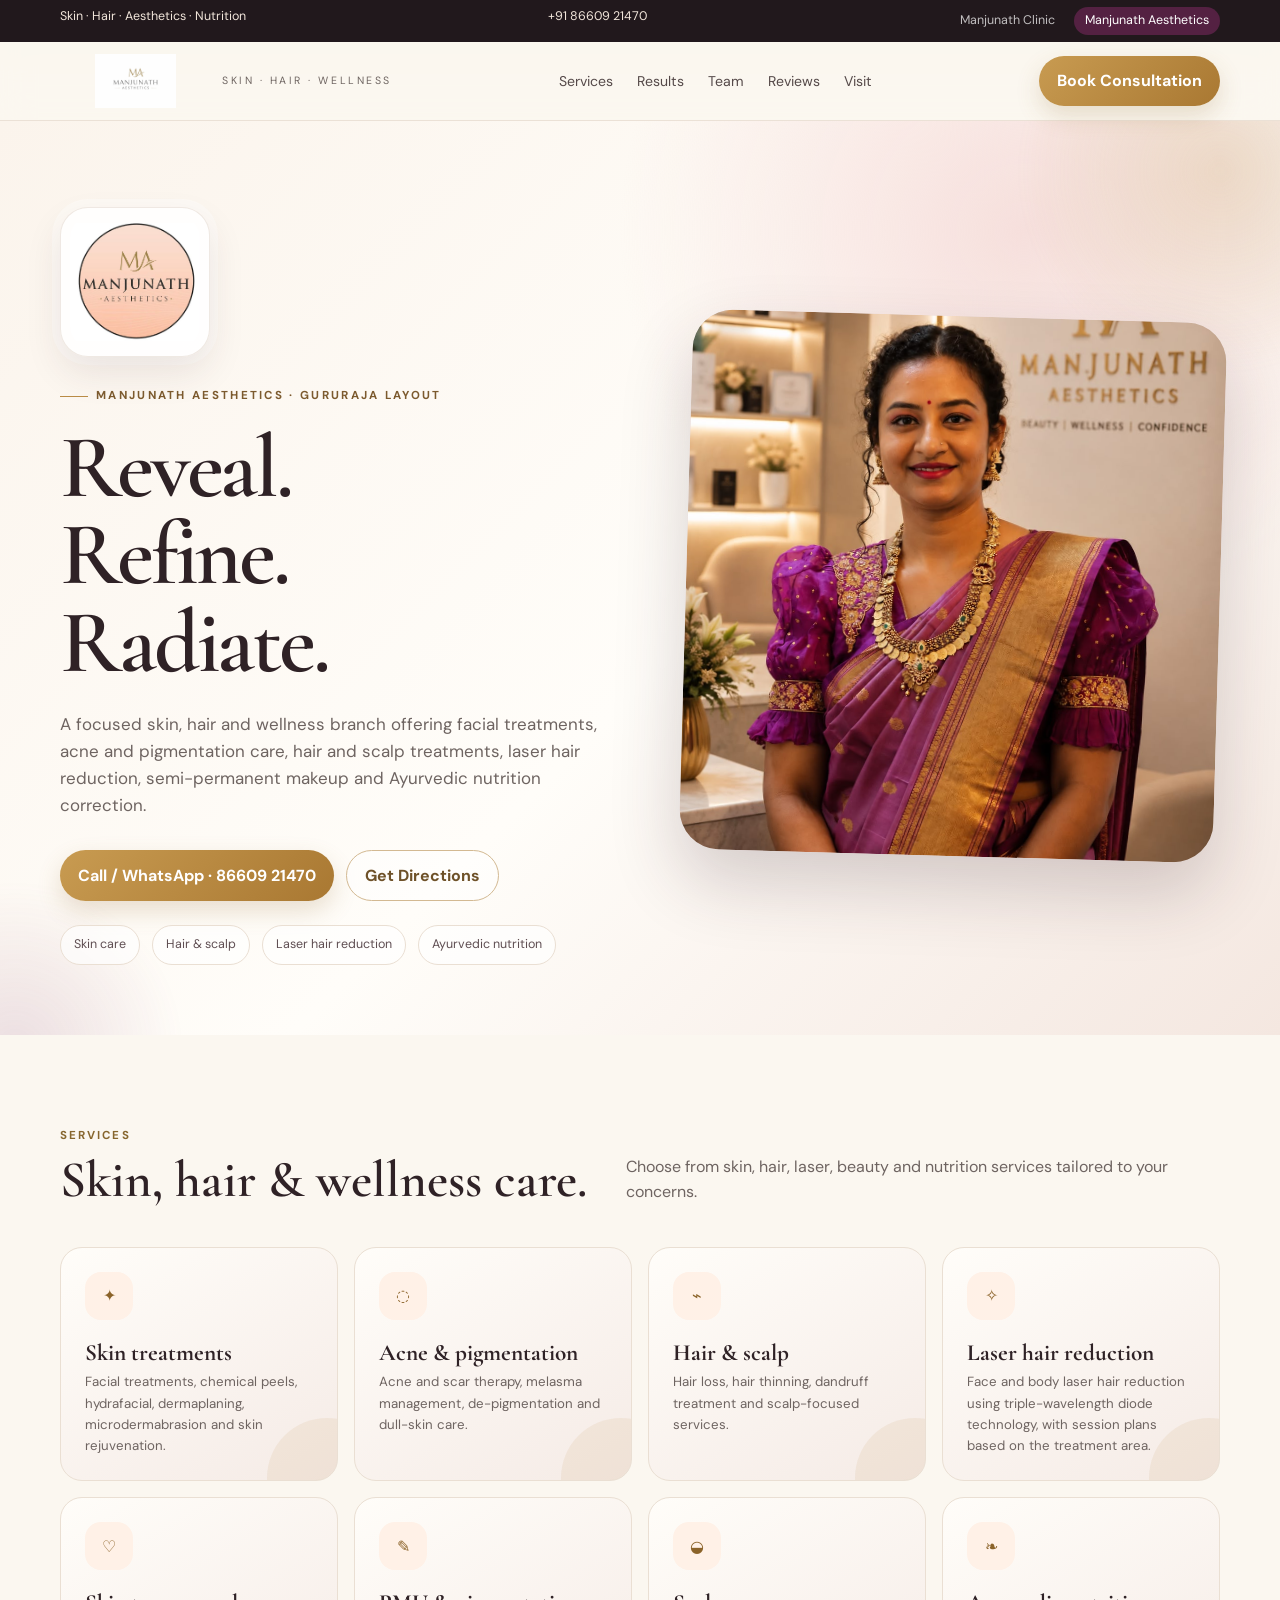
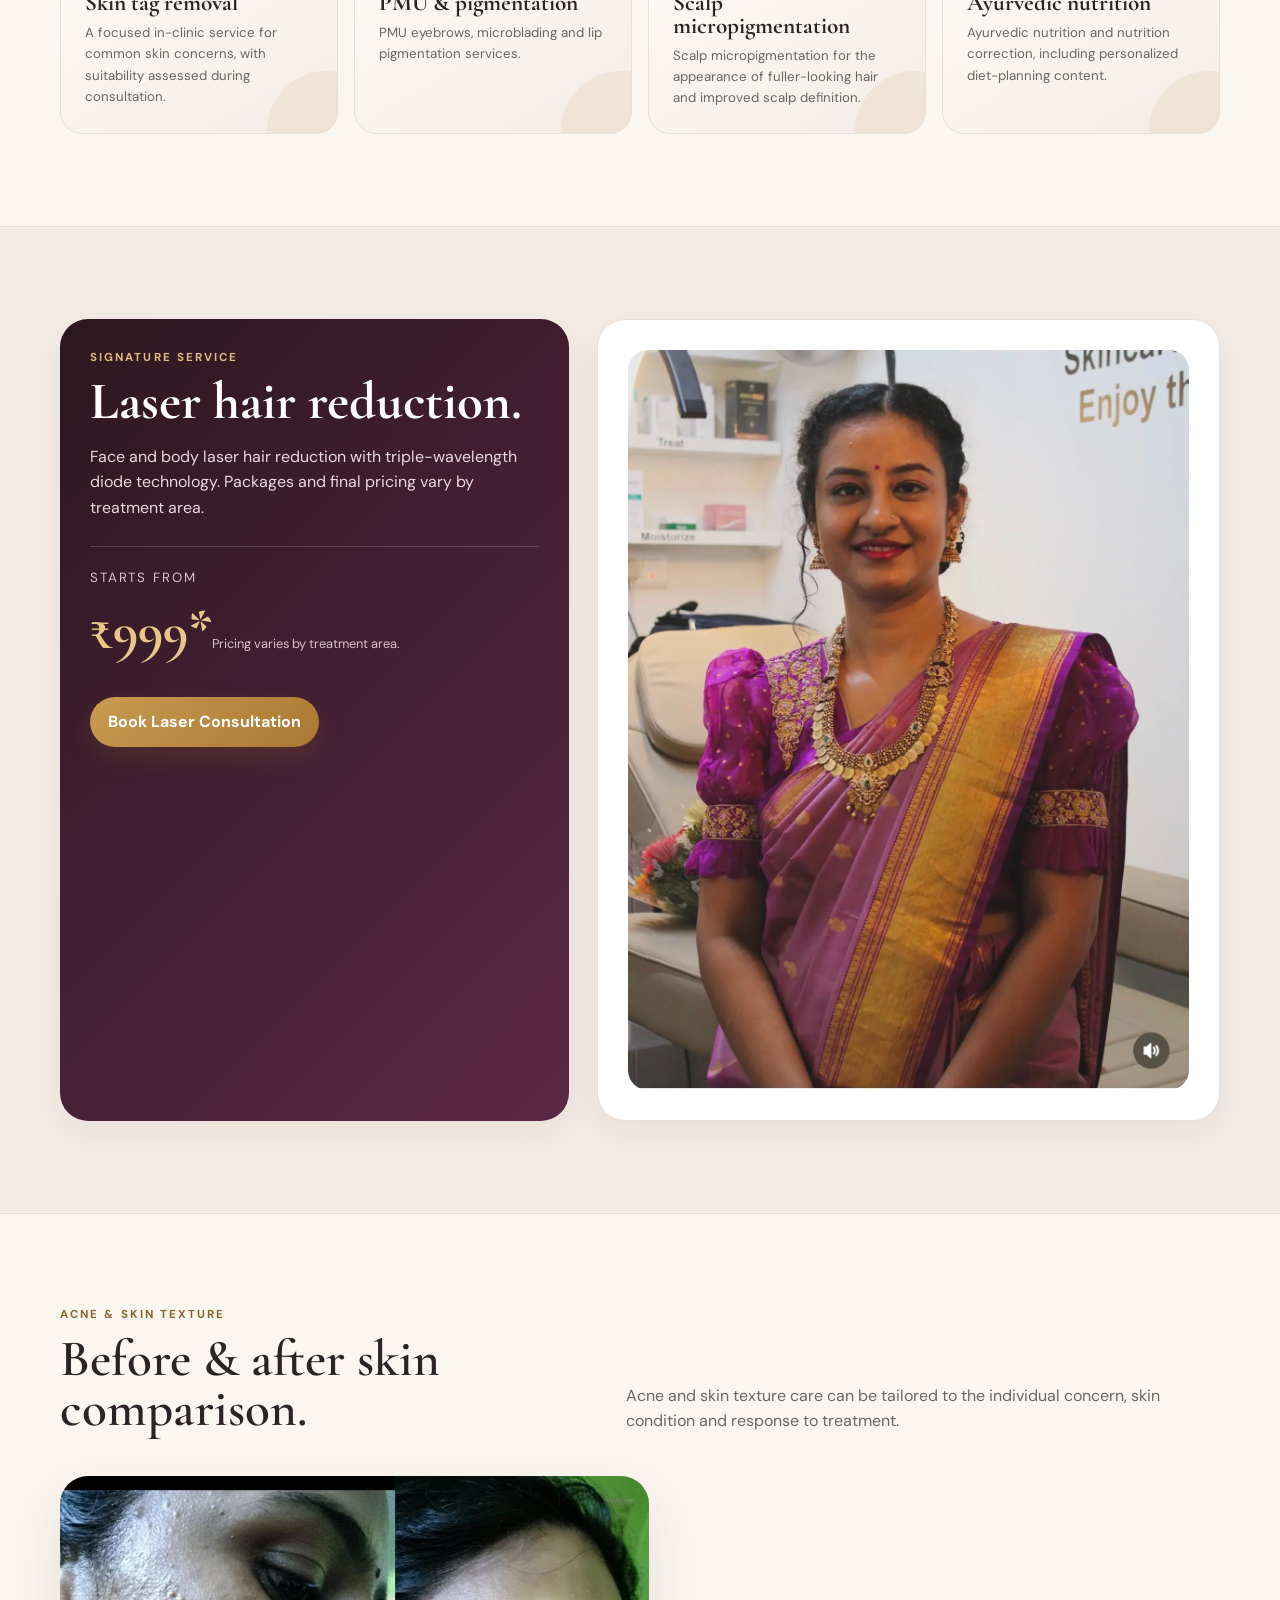
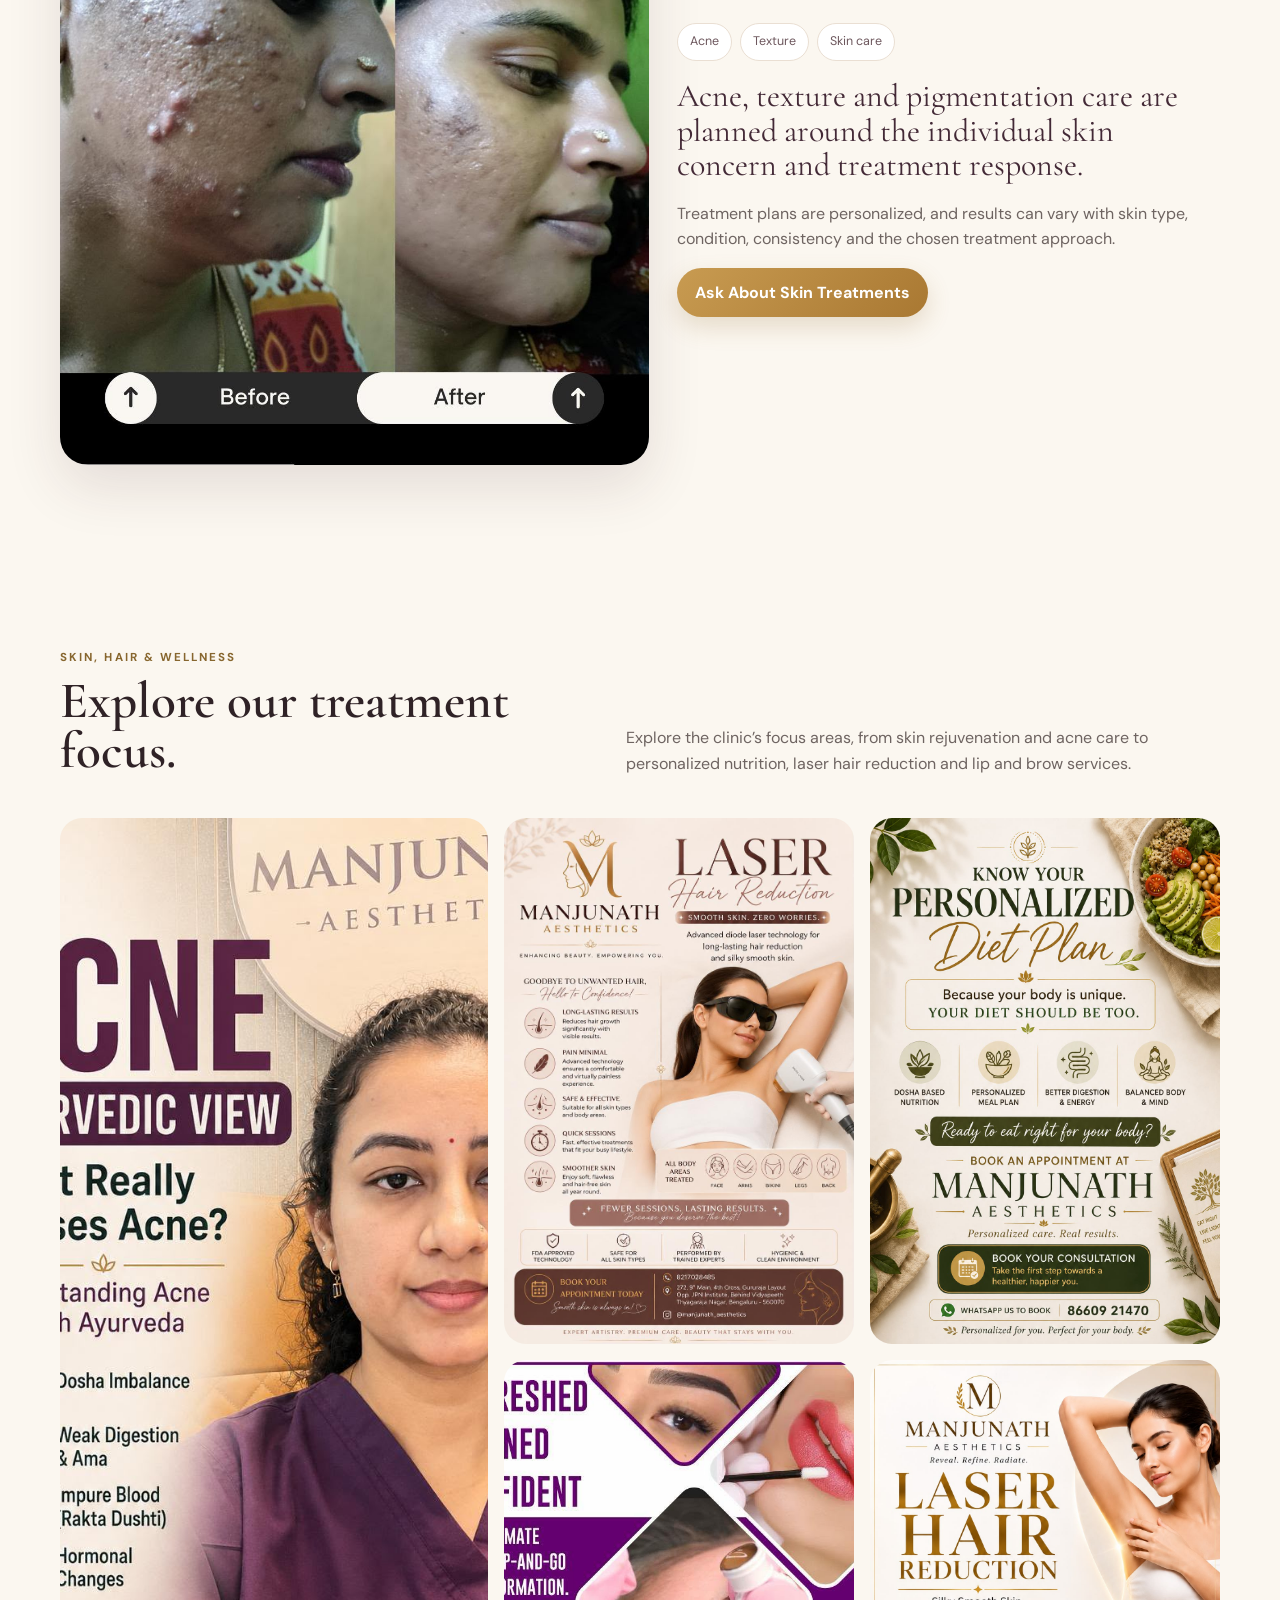
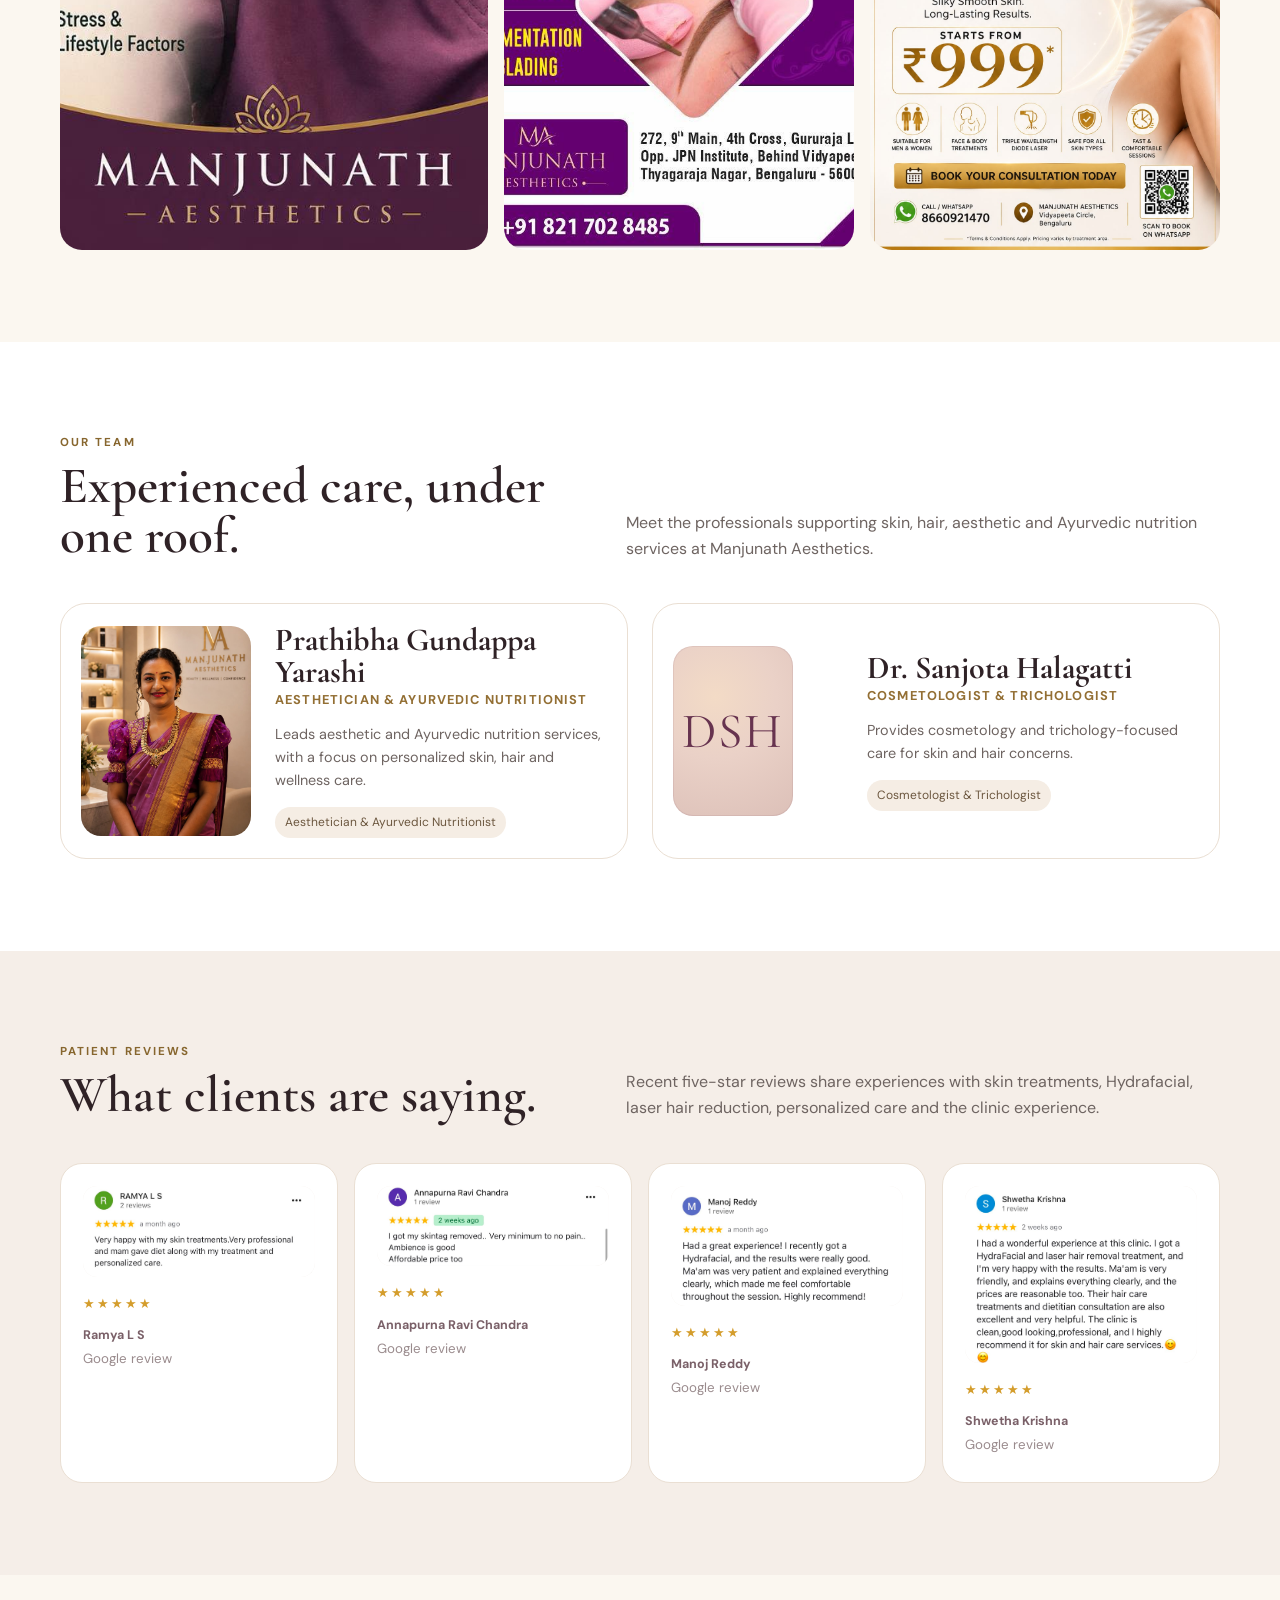
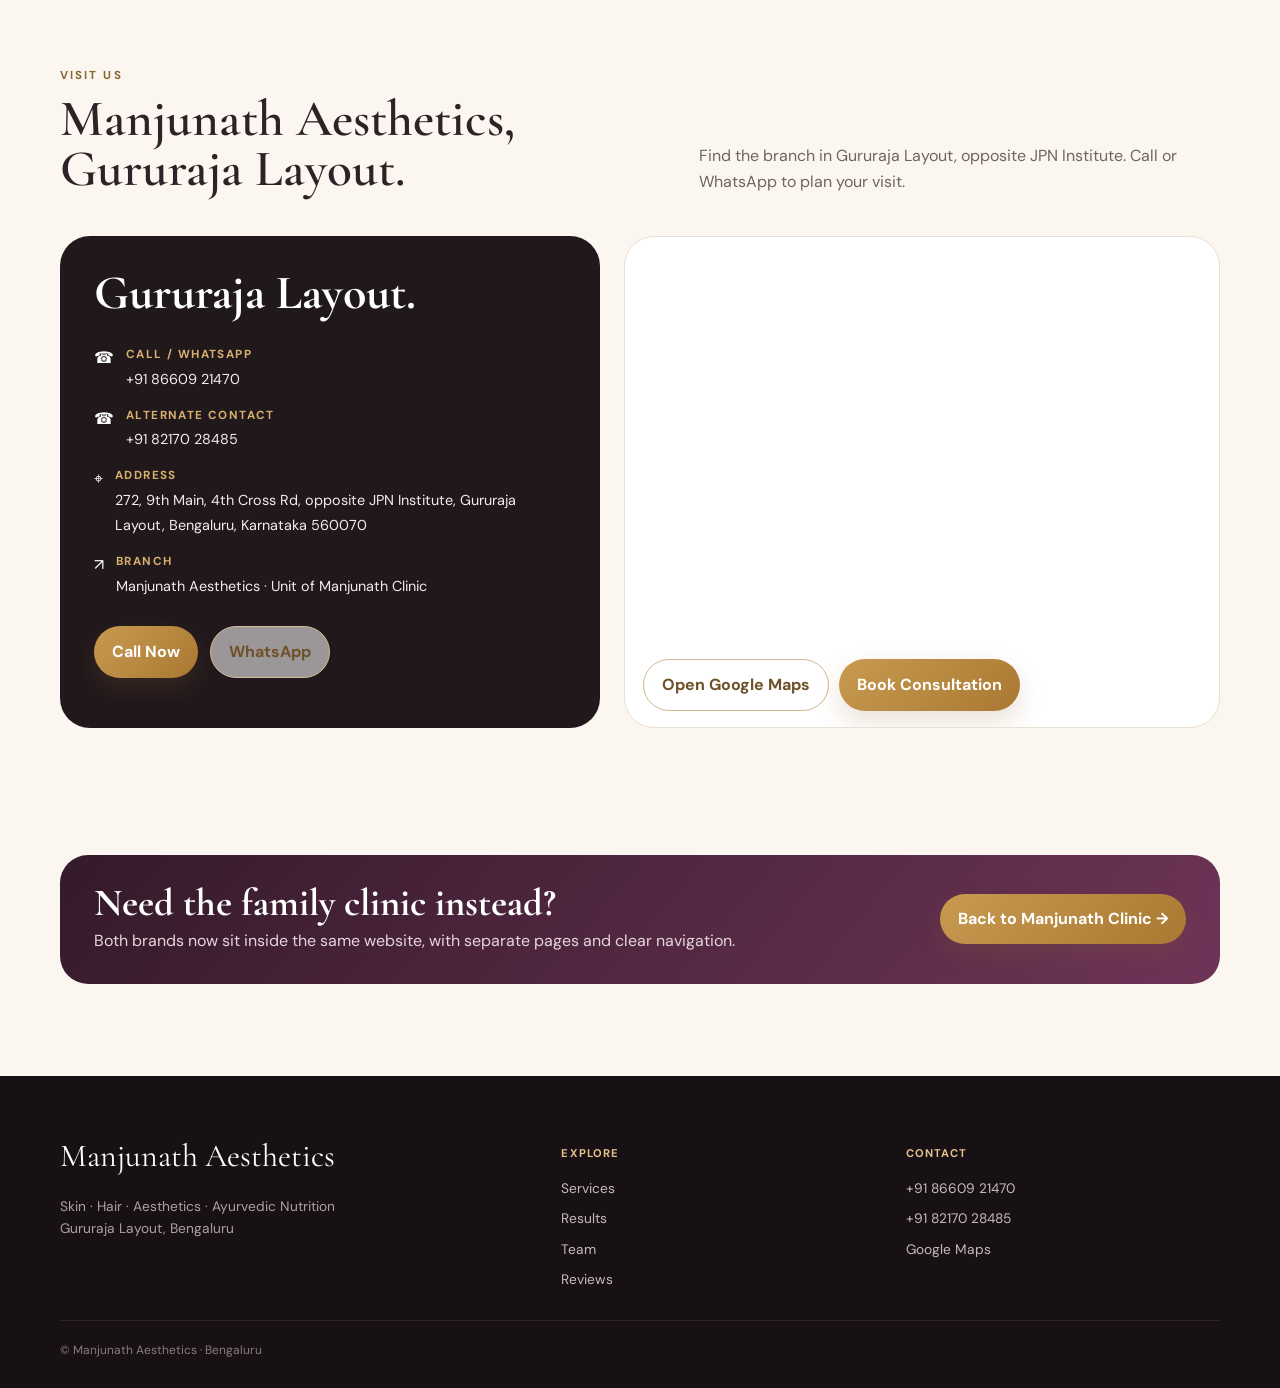
==== commit 7cc9be26: "Add files via upload" ====
--- a/aesthetics.html
+++ b/aesthetics.html
@@ -18,7 +18,7 @@
   <main>
     <section class="hero"><div class="container hero-grid">
       <div class="reveal"><div class="hero-intro-logo"><img src="images2/aesthetics-logo-circle.jpg" alt="Manjunath Aesthetics logo"></div><div class="eyebrow">Manjunath Aesthetics · Gururaja Layout</div><h1>Reveal. Refine. Radiate.</h1><p class="lead">A focused skin, hair and wellness branch offering facial treatments, acne and pigmentation care, hair and scalp treatments, laser hair reduction, semi-permanent makeup and Ayurvedic nutrition correction.</p><div class="hero-actions"><a class="cta cta-gold" href="tel:+918660921470">Call / WhatsApp · 86609 21470</a><a class="cta cta-outline" href="https://maps.app.goo.gl/QVd2ho52H1RcroMB9?g_st=ic" target="_blank" rel="noopener">Get Directions</a></div><div class="hero-badges"><span class="hero-badge">Skin care</span><span class="hero-badge">Hair & scalp</span><span class="hero-badge">Laser hair reduction</span><span class="hero-badge">Ayurvedic nutrition</span></div></div>
-      <div class="hero-visual reveal"><div class="hero-logo-card"><img src="images2/aesthetics-logo-circle.jpg" alt="Manjunath Aesthetics"></div><div class="hero-photo"><img src="images2/prathibha-portrait.jpg" alt="Prathibha Gundappa Yarashi at Manjunath Aesthetics"></div></div>
+      <div class="hero-visual reveal"><div class="hero-photo"><img src="images2/prathibha-portrait.jpg" alt="Prathibha Gundappa Yarashi at Manjunath Aesthetics"></div></div>
     </div></section>
 
     <section id="services"><div class="container reveal"><div class="section-head"><div><div class="kicker">Services</div><h2>Skin, hair & wellness care.</h2></div><p>Choose from skin, hair, laser, beauty and nutrition services tailored to your concerns.</p></div><div class="service-grid">
--- a/styles.css
+++ b/styles.css
@@ -22,8 +22,8 @@
 /* ---------- hero ---------- */
 .hero{position:relative;overflow:hidden;padding:86px 0 70px;background:radial-gradient(circle at 80% 12%,#f6dfdc 0,transparent 31%),linear-gradient(135deg,#fbf4ec 0%,#fffdf9 55%,#f4e7e0 100%)}.hero:before,.hero:after{content:"";position:absolute;border-radius:50%;filter:blur(5px);pointer-events:none}.hero:before{width:420px;height:420px;right:-150px;top:-160px;background:radial-gradient(circle,rgba(185,139,69,.22),transparent 68%);animation:float 9s ease-in-out infinite}.hero:after{width:350px;height:350px;left:-160px;bottom:-190px;background:radial-gradient(circle,rgba(123,49,95,.14),transparent 68%)}.hero-grid{display:grid;grid-template-columns:1.02fr .98fr;gap:70px;align-items:center;position:relative;z-index:2}.eyebrow{display:inline-flex;align-items:center;gap:8px;font-size:.72rem;letter-spacing:.2em;text-transform:uppercase;color:#7c5a2e;font-weight:700;margin-bottom:18px}.eyebrow:before{content:"";width:28px;height:1px;background:var(--gold)}h1,h2,h3{font-family:'Cormorant Garamond',serif;line-height:.98;margin:0;color:#2f2226}h1{font-size:clamp(3.7rem,7vw,6.8rem);font-weight:600;letter-spacing:-.035em;max-width:8.5ch}.hero .lead{font-size:1.06rem;color:var(--muted);max-width:60ch;margin:24px 0 30px}
 .hero-intro-logo{
-  width:112px;
-  height:112px;
+  width:150px;
+  height:150px;
   padding:9px;
   margin:0 0 22px 0;
   border-radius:28px;
@@ -155,4 +155,29 @@
   .clinic-experience-grid{grid-template-columns:1fr}
 }
 
-@media (max-width:680px){.hero-intro-logo{width:88px;height:88px;border-radius:22px;padding:7px;margin-bottom:18px}.hero-intro-logo img{border-radius:16px}}
+@media (max-width:680px){.hero-intro-logo{width:165px;height:165px;border-radius:28px;padding:10px;margin-bottom:24px}.hero-intro-logo img{border-radius:20px}}
+
+
+/* Final mobile hero cleanup */
+@media (max-width:640px){
+  .hero-intro-logo{width:165px;height:165px;margin:0 0 24px 0;padding:10px;border-radius:28px;}
+  .hero-intro-logo img{width:100%;height:100%;object-fit:contain;border-radius:20px;}
+  .hero-logo-card{display:none!important;}
+}
+
+
+/* ---------- final responsive logo sizing ---------- */
+/* Desktop/laptop: keep the hero logo compact and balanced beside the portrait. */
+.hero-intro-logo{
+  width:150px !important;
+  height:150px !important;
+}
+.hero-logo-card{display:none !important;}
+
+@media (max-width:680px){
+  /* Mobile: larger logo, matching the requested reference size. */
+  .hero-intro-logo{
+    width:165px !important;
+    height:165px !important;
+  }
+}
